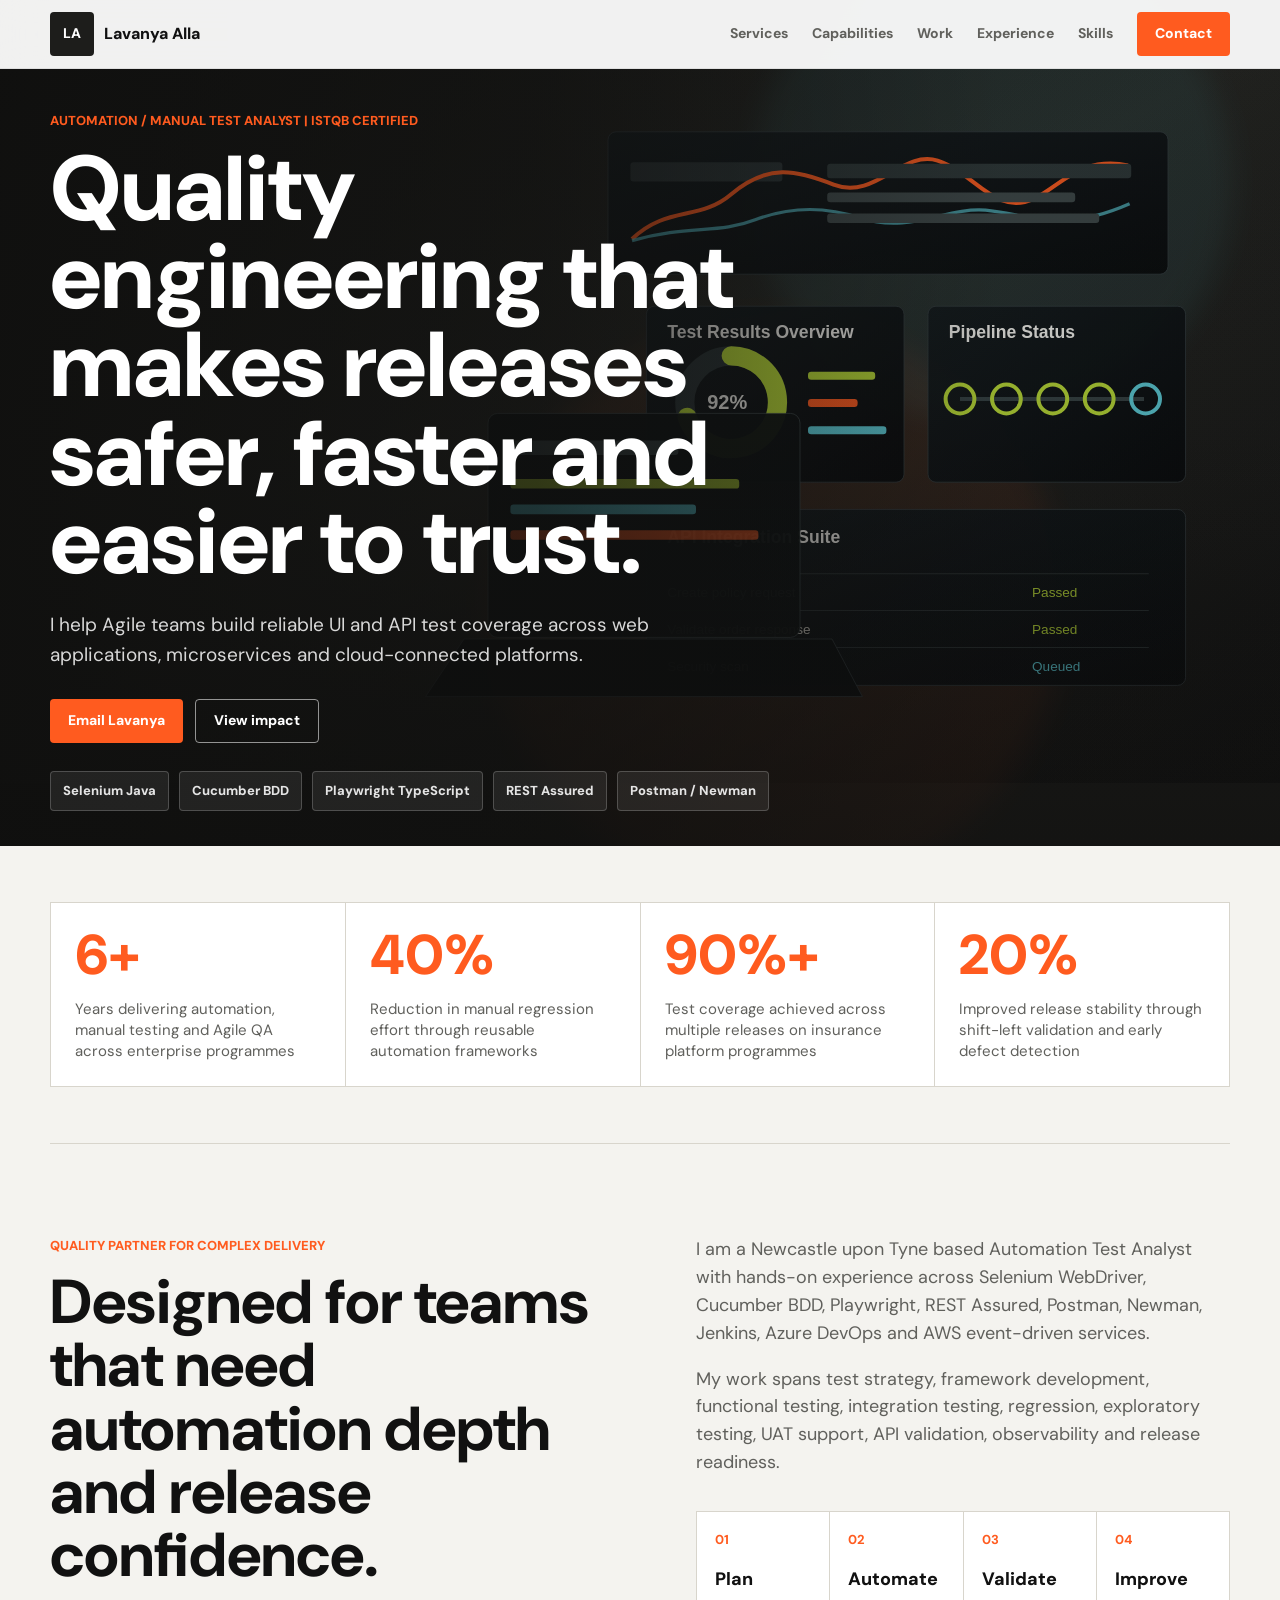
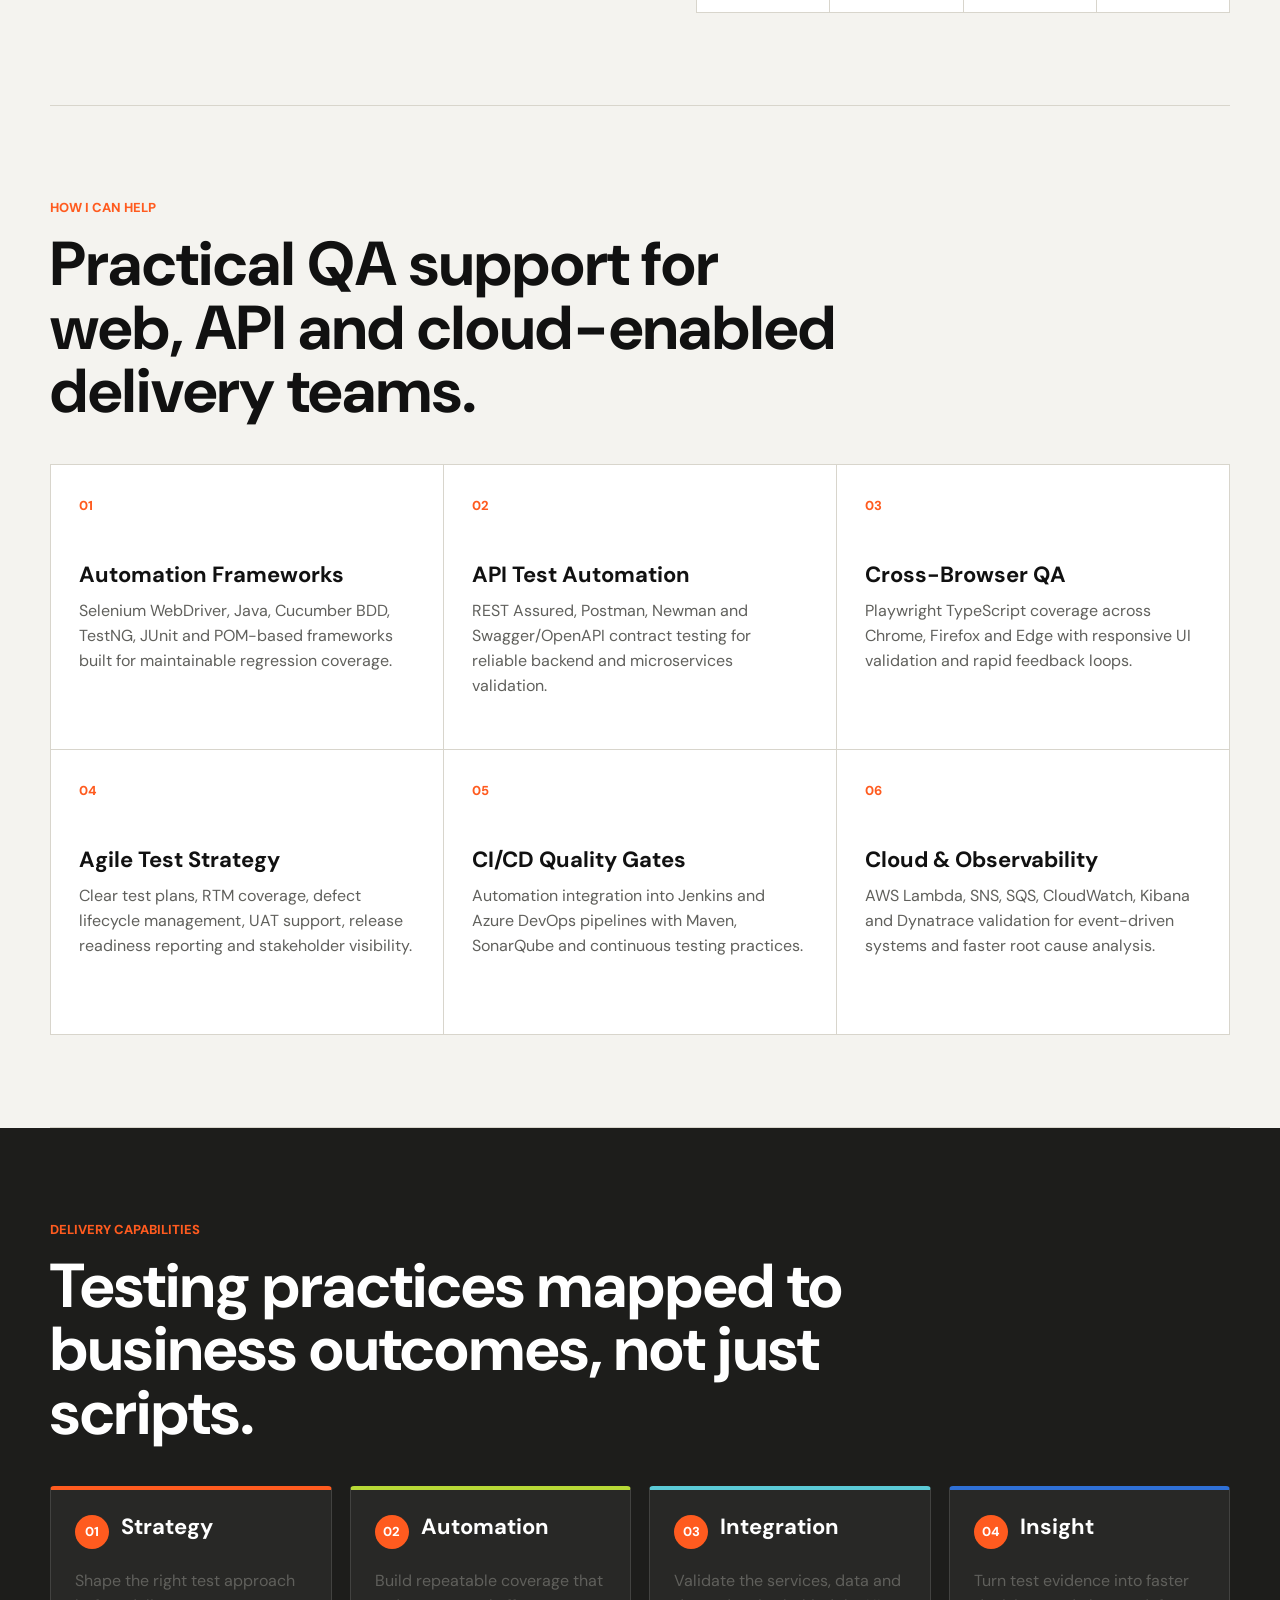
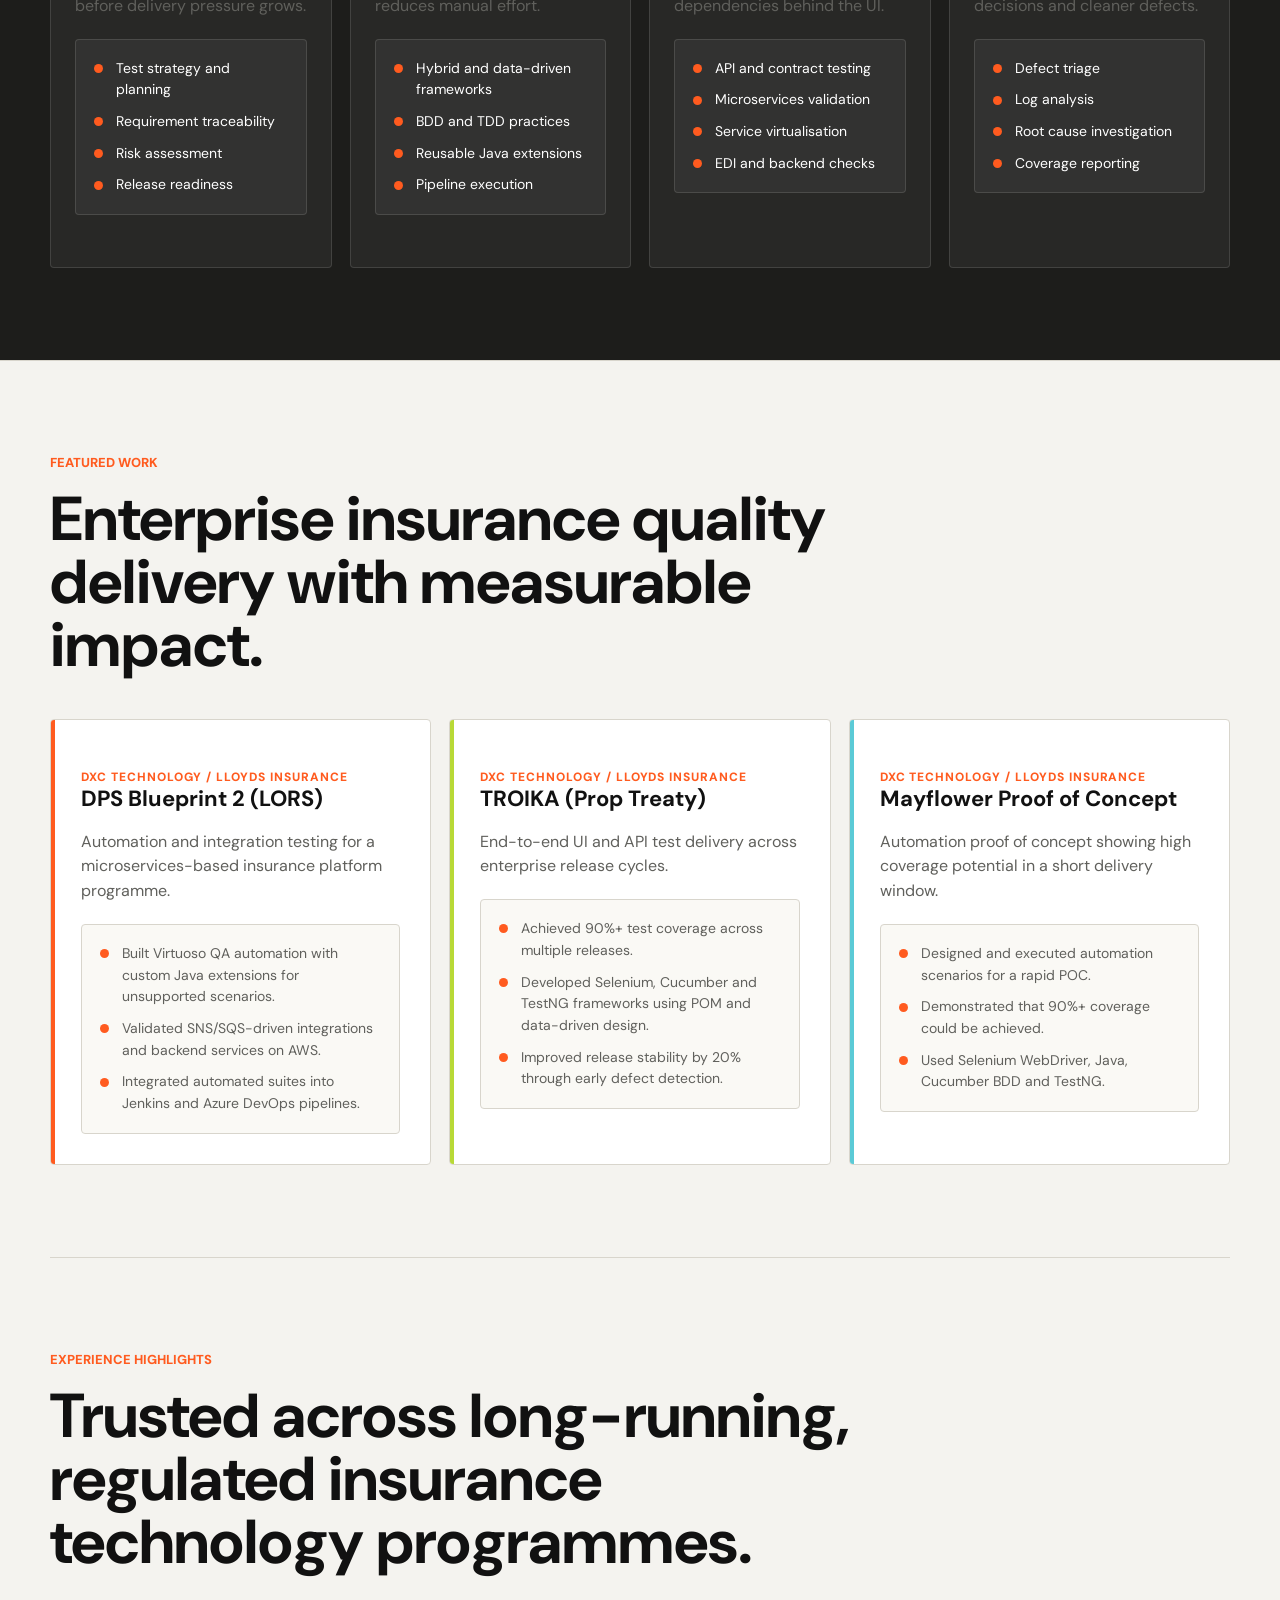
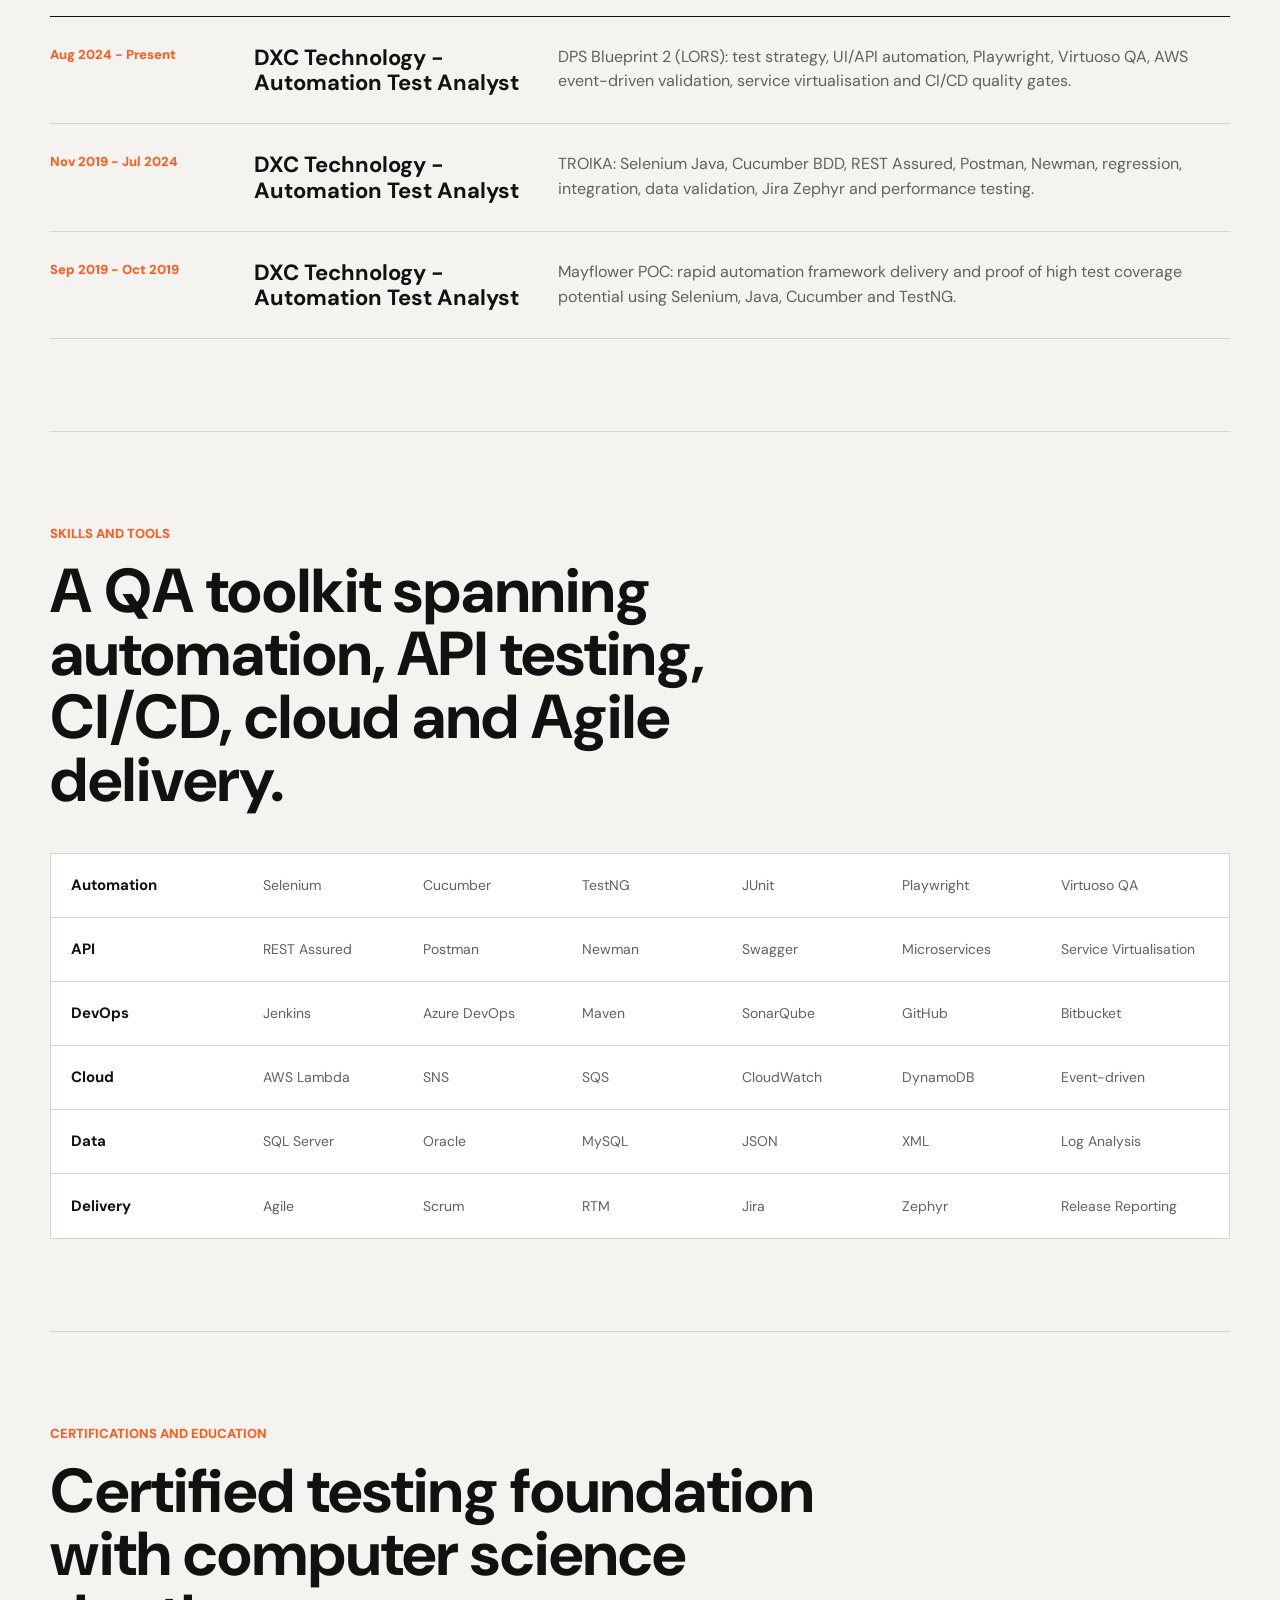
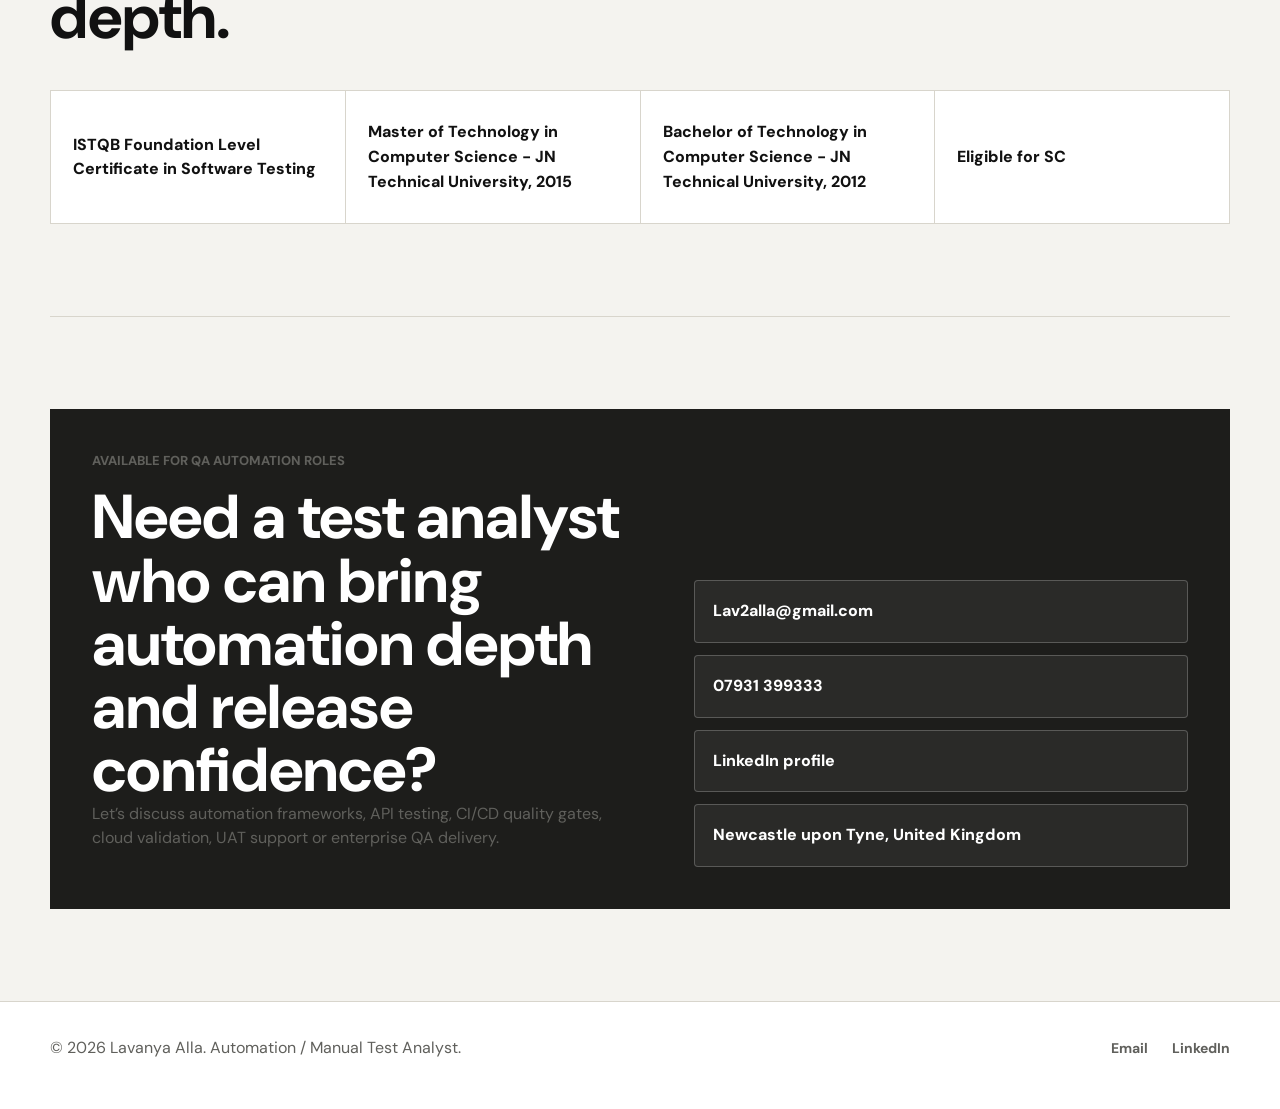
==== lavanya/index.html @ 85444636 "Add Lavanya portfolio page" ====
<!doctype html>
<html lang="en">
<head>
<meta charset="utf-8"><meta name="viewport" content="width=device-width,initial-scale=1">
<meta name="description" content="Lavanya Alla is an ISTQB certified Automation and Manual Test Analyst in Newcastle upon Tyne with 6+ years of UI, API, CI/CD, cloud and Agile QA experience.">
<title>Lavanya Alla | Automation Test Analyst</title>
<link rel="preconnect" href="https://fonts.googleapis.com"><link rel="preconnect" href="https://fonts.gstatic.com" crossorigin>
<link href="https://fonts.googleapis.com/css2?family=DM+Sans:wght@400;500;700;800&display=swap" rel="stylesheet">
<style>
:root{--bg:#f4f3ef;--paper:#fff;--ink:#111;--muted:#60605c;--line:#d8d5cc;--charcoal:#1d1d1b;--orange:#ff5b1f;--green:#b8d936;--cyan:#5bcad6;--blue:#2f70d6;--max:1180px;--radius:4px;--shadow:0 26px 80px rgba(0,0,0,.18)}*{box-sizing:border-box}html{scroll-behavior:smooth}body{margin:0;background:var(--bg);color:var(--ink);font-family:'DM Sans',Arial,sans-serif;line-height:1.55;letter-spacing:0}a{color:inherit;text-decoration:none}h1,h2,h3,p{margin-top:0}h1{max-width:760px;margin-bottom:24px;font-size:clamp(48px,8vw,92px);line-height:.96;font-weight:800;letter-spacing:0}h2{margin-bottom:0;font-size:clamp(34px,5vw,62px);line-height:1.02;letter-spacing:0}h3{margin-bottom:12px;font-size:22px;line-height:1.15}.site-header{position:fixed;z-index:20;top:0;left:0;right:0;display:grid;grid-template-columns:auto 1fr;align-items:center;gap:24px;padding:12px max(22px,calc((100vw - var(--max))/2));background:rgba(255,255,255,.94);border-bottom:1px solid rgba(17,17,17,.08);backdrop-filter:blur(18px);transition:box-shadow .18s}.site-header.is-scrolled{box-shadow:0 12px 36px rgba(0,0,0,.12)}.brand{display:inline-flex;align-items:center;gap:10px;font-weight:800}.brand-mark{display:grid;width:44px;height:44px;place-items:center;border-radius:var(--radius);background:var(--charcoal);color:var(--paper);font-size:14px;font-weight:800}.site-nav,.site-footer div{display:flex;justify-content:flex-end;align-items:center;gap:24px;color:var(--muted);font-size:14px;font-weight:700}.site-nav a:hover,.site-footer a:hover{color:var(--ink)}.header-cta,.button{display:inline-flex;align-items:center;justify-content:center;min-height:44px;border-radius:var(--radius);padding:0 18px;font-weight:800;font-size:14px}.header-cta,.button-primary{background:var(--orange);color:var(--paper)!important}.button-ghost{border:1px solid rgba(255,255,255,.55);color:var(--paper)}.menu-toggle{display:none}.hero{position:relative;min-height:94vh;display:grid;align-items:center;overflow:hidden;background:var(--charcoal)}.hero-visual,.hero-overlay{position:absolute;inset:0;width:100%;height:100%}.hero-visual{object-fit:cover}.hero-overlay{background:linear-gradient(90deg,rgba(15,15,14,.9) 0%,rgba(15,15,14,.68) 42%,rgba(15,15,14,.16) 78%),linear-gradient(0deg,rgba(15,15,14,.58),rgba(15,15,14,.02) 48%)}.hero-content{position:relative;z-index:1;width:min(760px,calc(100% - 44px));margin-left:max(22px,calc((100vw - var(--max))/2));padding-top:76px;color:var(--paper)}.eyebrow{margin:0 0 14px;color:var(--orange);font-size:13px;font-weight:800;text-transform:uppercase}.hero-content>p:not(.eyebrow){max-width:620px;color:rgba(255,255,255,.84);font-size:19px}.hero-actions{display:flex;flex-wrap:wrap;gap:12px;margin-top:30px}.capability-strip{display:flex;flex-wrap:wrap;gap:10px;margin-top:28px}.capability-strip span{padding:9px 12px;border:1px solid rgba(255,255,255,.2);border-radius:var(--radius);background:rgba(255,255,255,.08);color:rgba(255,255,255,.88);font-size:13px;font-weight:800}.section{width:min(var(--max),calc(100% - 44px));margin:0 auto;padding:92px 0}.proof,.intro,.services,.capabilities,.case-studies,.experience,.skills,.certifications{border-bottom:1px solid var(--line)}.proof{padding-top:56px;padding-bottom:56px}.proof-strip,.metric-row,.service-grid,.cert-grid{display:grid;gap:1px;background:var(--line);border:1px solid var(--line)}.proof-strip{grid-template-columns:repeat(4,1fr);margin:0}.proof-strip div,.metric-row div,.service-card,.cert-grid span{background:var(--paper)}.proof-strip div{min-height:172px;padding:24px}.proof-strip dt{color:var(--orange);font-size:clamp(34px,5vw,56px);line-height:1;font-weight:800}.proof-strip dd{margin:16px 0 0;color:var(--muted);font-size:15px;line-height:1.4}.intro,.contact-panel{display:grid;grid-template-columns:1.05fr .95fr;gap:56px;align-items:start}.section-heading{max-width:800px}.intro-copy{color:var(--muted);font-size:18px}.metric-row{grid-template-columns:repeat(4,1fr);margin-top:34px}.metric-row div{min-height:92px;padding:18px}.metric-row strong,.metric-row span{display:block}.metric-row strong{color:var(--orange);font-size:13px}.metric-row span{margin-top:16px;color:var(--ink);font-weight:800}.service-grid{grid-template-columns:repeat(3,1fr);margin-top:42px}.service-card{min-height:284px;padding:28px;transition:transform .18s,box-shadow .18s}.service-card:hover,.case-card:hover{transform:translateY(-4px);box-shadow:var(--shadow)}.service-card span{display:inline-block;margin-bottom:46px;color:var(--orange);font-weight:800;font-size:13px}.service-card p,.capability-card p,.case-card p,.case-card li,.timeline p,.contact-panel p,.site-footer p{color:var(--muted)}.capabilities{width:100%;max-width:none;padding-right:max(22px,calc((100% - var(--max))/2));padding-left:max(22px,calc((100% - var(--max))/2));background:var(--charcoal);color:var(--paper)}.capability-lanes{display:grid;grid-template-columns:repeat(4,1fr);gap:18px;margin-top:42px}.capability-card{min-height:382px;padding:24px;border:1px solid rgba(255,255,255,.12);border-top:4px solid var(--orange);border-radius:var(--radius);background:rgba(255,255,255,.05)}.capability-card:nth-child(2){border-top-color:var(--green)}.capability-card:nth-child(3){border-top-color:var(--cyan)}.capability-card:nth-child(4){border-top-color:var(--blue)}.capability-card-head{display:flex;align-items:center;gap:12px;margin-bottom:18px}.capability-card-head span{display:grid;width:34px;height:34px;place-items:center;border-radius:999px;background:var(--orange);color:var(--paper);font-weight:800;font-size:13px}.capability-card ul,.case-card ul{display:grid;gap:10px;margin:20px 0 0;padding:18px;list-style:none;border:1px solid rgba(255,255,255,.12);border-radius:var(--radius);background:rgba(255,255,255,.05)}.capability-card li,.case-card li{position:relative;padding-left:22px;font-size:14px}.capability-card li:before,.case-card li:before{position:absolute;top:.45em;left:0;width:9px;height:9px;content:'';border-radius:999px;background:var(--orange)}.case-grid{display:grid;grid-template-columns:repeat(3,1fr);gap:18px;margin-top:42px}.case-card{position:relative;overflow:hidden;min-height:390px;padding:30px;border:1px solid var(--line);border-radius:var(--radius);background:var(--paper);transition:transform .18s,box-shadow .18s}.case-card:before{position:absolute;inset:0 auto 0 0;width:4px;content:'';background:var(--orange)}.case-card:nth-child(2):before{background:var(--green)}.case-card:nth-child(3):before{background:var(--cyan)}.client{margin:0 0 18px;color:var(--orange)!important;font-size:12px!important;font-weight:800;letter-spacing:.08em;text-transform:uppercase}.case-card p{margin:18px 0 0}.case-card ul{border-color:var(--line);background:#faf9f5}.timeline{display:grid;margin-top:42px;border-top:1px solid var(--ink)}.timeline article{display:grid;grid-template-columns:180px 280px 1fr;gap:24px;padding:28px 0;border-bottom:1px solid var(--line)}.timeline span{color:var(--orange);font-size:13px;font-weight:800}.timeline h3,.timeline p{margin:0}.tool-matrix{margin-top:42px;overflow:hidden;border:1px solid var(--line);background:var(--line)}.tool-matrix div{display:grid;grid-template-columns:180px repeat(6,minmax(90px,1fr));gap:12px;align-items:center;min-height:64px;padding:14px 20px;border-bottom:1px solid var(--line);background:var(--paper)}.tool-matrix div:last-child{border-bottom:0}.tool-matrix strong{font-size:15px}.tool-matrix span{color:var(--muted);font-size:14px}.cert-grid{grid-template-columns:repeat(4,1fr);margin-top:42px}.cert-grid span{display:flex;min-height:132px;align-items:center;padding:22px;font-weight:800}.contact-panel{padding:42px;background:var(--charcoal);color:var(--paper)}.contact-actions{display:grid;gap:12px;align-self:end}.contact-actions a,.contact-actions span{display:block;border:1px solid rgba(255,255,255,.22);border-radius:var(--radius);padding:18px;background:rgba(255,255,255,.06);font-weight:800;overflow-wrap:anywhere}.site-footer{width:100%;padding:34px max(22px,calc((100vw - var(--max))/2)) 48px;display:flex;justify-content:space-between;gap:28px;border-top:1px solid var(--line);background:#fff}.site-footer p{margin:0}.reveal{opacity:0;transform:translateY(18px);transition:opacity .6s,transform .6s}.reveal.is-visible{opacity:1;transform:translateY(0)}@media(prefers-reduced-motion:reduce){*,*:before,*:after{scroll-behavior:auto!important;transition:none!important}.reveal{opacity:1;transform:none}}@media(max-width:1020px){.proof-strip,.service-grid,.case-grid,.capability-lanes,.cert-grid{grid-template-columns:repeat(2,1fr)}.intro,.contact-panel{grid-template-columns:1fr}.tool-matrix{display:grid;grid-template-columns:repeat(2,1fr);gap:1px}.tool-matrix div{display:flex;flex-wrap:wrap;align-content:start;min-height:170px;border-bottom:0}.tool-matrix strong{flex:1 0 100%}.timeline article{grid-template-columns:160px 1fr}.timeline p{grid-column:2}}@media(max-width:780px){.site-header{grid-template-columns:auto auto;justify-content:space-between}.menu-toggle{display:inline-grid;gap:5px;width:42px;height:42px;place-content:center;border:1px solid var(--line);border-radius:var(--radius);background:var(--paper)}.menu-toggle span{width:18px;height:2px;background:var(--ink)}.site-nav{position:absolute;top:69px;left:16px;right:16px;display:none;flex-direction:column;align-items:stretch;gap:0;padding:8px;border:1px solid var(--line);background:var(--paper)}.site-nav.is-open{display:flex}.site-nav a{padding:14px}.hero{min-height:820px;align-items:end}.hero-content{width:calc(100% - 32px);margin:0 16px 44px}.hero-content>p:not(.eyebrow){font-size:17px}.section{width:calc(100% - 32px);padding:68px 0}.capabilities{width:100%;padding-left:16px;padding-right:16px}.proof-strip,.service-grid,.case-grid,.capability-lanes,.metric-row,.cert-grid,.tool-matrix{grid-template-columns:1fr}.timeline article{grid-template-columns:1fr;gap:8px}.timeline p{grid-column:auto}.contact-panel{padding:28px}.site-footer{flex-direction:column;padding-left:16px;padding-right:16px}.site-footer div{justify-content:flex-start;flex-wrap:wrap}}
</style>
</head>
<body>
<header class="site-header" data-elevate><a class="brand" href="#top" aria-label="Lavanya Alla home"><span class="brand-mark">LA</span><span>Lavanya Alla</span></a><button class="menu-toggle" type="button" aria-controls="site-nav" aria-expanded="false" aria-label="Open navigation"><span></span><span></span></button><nav class="site-nav" id="site-nav" aria-label="Primary navigation"><a href="#services">Services</a><a href="#capabilities">Capabilities</a><a href="#work">Work</a><a href="#experience">Experience</a><a href="#skills">Skills</a><a class="header-cta" href="#contact">Contact</a></nav></header>
<main id="top">
<section class="hero"><svg class="hero-visual" viewBox="0 0 1600 900" role="img" aria-label="Automated testing dashboard workspace"><defs><linearGradient id="wall" x1="0" y1="0" x2="1" y2="1"><stop offset="0" stop-color="#181816"/><stop offset=".48" stop-color="#242522"/><stop offset="1" stop-color="#111"/></linearGradient><linearGradient id="screen" x1="0" y1="0" x2="1" y2="1"><stop offset="0" stop-color="#131a1d"/><stop offset="1" stop-color="#080a0c"/></linearGradient><filter id="soft" x="-20%" y="-20%" width="140%" height="140%"><feGaussianBlur stdDeviation="18"/></filter></defs><rect width="1600" height="900" fill="url(#wall)"/><circle cx="1240" cy="150" r="300" fill="#5bcad6" opacity=".08" filter="url(#soft)"/><circle cx="970" cy="680" r="360" fill="#ff5b1f" opacity=".08" filter="url(#soft)"/><g opacity=".94"><rect x="760" y="86" width="700" height="178" rx="10" fill="url(#screen)" stroke="#343d40"/><rect x="788" y="124" width="190" height="24" rx="4" fill="#2a3335"/><path d="M790 220c44-42 84-22 124-56 46-39 82-30 128-12 52 20 86-44 130-30 46 15 72 70 120 48 34-16 58-54 118-42" fill="none" stroke="#ff5b1f" stroke-width="5"/><path d="M790 222c70-20 108-8 154-26 48-18 90-16 132-2 62 20 106-14 156-10 54 5 94 30 180-8" fill="none" stroke="#5bcad6" stroke-width="4" opacity=".72"/><rect x="1034" y="126" width="380" height="18" rx="4" fill="#2d3738"/><rect x="1034" y="162" width="310" height="12" rx="4" fill="#3e4849"/><rect x="1034" y="188" width="340" height="12" rx="4" fill="#3e4849"/></g><g opacity=".96"><rect x="808" y="304" width="322" height="220" rx="10" fill="url(#screen)" stroke="#343d40"/><text x="834" y="344" fill="#f4f3ef" font-family="Arial" font-size="22" font-weight="700">Test Results Overview</text><circle cx="914" cy="424" r="58" fill="none" stroke="#283234" stroke-width="24"/><path d="M914 366a58 58 0 1 1-55 77" fill="none" stroke="#b8d936" stroke-width="24" stroke-linecap="round"/><text x="884" y="433" fill="#f4f3ef" font-family="Arial" font-size="25" font-weight="700">92%</text><rect x="1010" y="386" width="84" height="10" rx="4" fill="#b8d936"/><rect x="1010" y="420" width="62" height="10" rx="4" fill="#ff5b1f"/><rect x="1010" y="454" width="98" height="10" rx="4" fill="#5bcad6"/></g><g opacity=".96"><rect x="1160" y="304" width="322" height="220" rx="10" fill="url(#screen)" stroke="#343d40"/><text x="1186" y="344" fill="#f4f3ef" font-family="Arial" font-size="22" font-weight="700">Pipeline Status</text><path d="M1200 420h230" stroke="#344042" stroke-width="5"/><g fill="none" stroke="#b8d936" stroke-width="5"><circle cx="1200" cy="420" r="18"/><circle cx="1258" cy="420" r="18"/><circle cx="1316" cy="420" r="18"/><circle cx="1374" cy="420" r="18"/></g><circle cx="1432" cy="420" r="18" fill="none" stroke="#5bcad6" stroke-width="5"/></g><g opacity=".96"><rect x="808" y="558" width="674" height="220" rx="10" fill="url(#screen)" stroke="#343d40"/><text x="834" y="600" fill="#f4f3ef" font-family="Arial" font-size="22" font-weight="700">API Integration Suite</text><g font-family="Arial" font-size="17"><rect x="834" y="638" width="602" height="1" fill="#30393b"/><rect x="834" y="684" width="602" height="1" fill="#30393b"/><rect x="834" y="730" width="602" height="1" fill="#30393b"/><text x="834" y="668" fill="#d8d5cc">Create policy request</text><text x="834" y="714" fill="#d8d5cc">Validate order response</text><text x="834" y="760" fill="#d8d5cc">Security scan</text><text x="1290" y="668" fill="#b8d936">Passed</text><text x="1290" y="714" fill="#b8d936">Passed</text><text x="1290" y="760" fill="#5bcad6">Queued</text></g></g><g opacity=".96"><path d="M580 720h460l38 72H532z" fill="#0a0d0e" stroke="#343d40"/><rect x="610" y="438" width="390" height="280" rx="12" fill="#0d1112" stroke="#3b4648"/><rect x="638" y="472" width="210" height="18" rx="4" fill="#2f393b"/><rect x="638" y="520" width="286" height="12" rx="4" fill="#b8d936" opacity=".7"/><rect x="638" y="552" width="232" height="12" rx="4" fill="#5bcad6" opacity=".7"/><rect x="638" y="584" width="310" height="12" rx="4" fill="#ff5b1f" opacity=".68"/></g></svg><div class="hero-overlay"></div><div class="hero-content reveal"><p class="eyebrow">Automation / Manual Test Analyst | ISTQB Certified</p><h1>Quality engineering that makes releases safer, faster and easier to trust.</h1><p>I help Agile teams build reliable UI and API test coverage across web applications, microservices and cloud-connected platforms.</p><div class="hero-actions"><a class="button button-primary" href="mailto:Lav2alla@gmail.com">Email Lavanya</a><a class="button button-ghost" href="#work">View impact</a></div><div class="capability-strip"><span>Selenium Java</span><span>Cucumber BDD</span><span>Playwright TypeScript</span><span>REST Assured</span><span>Postman / Newman</span></div></div></section>
<section class="proof section"><dl class="proof-strip reveal"><div><dt>6+</dt><dd>Years delivering automation, manual testing and Agile QA across enterprise programmes</dd></div><div><dt>40%</dt><dd>Reduction in manual regression effort through reusable automation frameworks</dd></div><div><dt>90%+</dt><dd>Test coverage achieved across multiple releases on insurance platform programmes</dd></div><div><dt>20%</dt><dd>Improved release stability through shift-left validation and early defect detection</dd></div></dl></section>
<section id="about" class="intro section"><div class="section-heading reveal"><p class="eyebrow">Quality partner for complex delivery</p><h2>Designed for teams that need automation depth and release confidence.</h2></div><div class="intro-copy reveal"><p>I am a Newcastle upon Tyne based Automation Test Analyst with hands-on experience across Selenium WebDriver, Cucumber BDD, Playwright, REST Assured, Postman, Newman, Jenkins, Azure DevOps and AWS event-driven services.</p><p>My work spans test strategy, framework development, functional testing, integration testing, regression, exploratory testing, UAT support, API validation, observability and release readiness.</p><div class="metric-row"><div><strong>01</strong><span>Plan</span></div><div><strong>02</strong><span>Automate</span></div><div><strong>03</strong><span>Validate</span></div><div><strong>04</strong><span>Improve</span></div></div></div></section>
<section id="services" class="services section"><div class="section-heading reveal"><p class="eyebrow">How I can help</p><h2>Practical QA support for web, API and cloud-enabled delivery teams.</h2></div><div class="service-grid"><article class="service-card reveal"><span>01</span><h3>Automation Frameworks</h3><p>Selenium WebDriver, Java, Cucumber BDD, TestNG, JUnit and POM-based frameworks built for maintainable regression coverage.</p></article><article class="service-card reveal"><span>02</span><h3>API Test Automation</h3><p>REST Assured, Postman, Newman and Swagger/OpenAPI contract testing for reliable backend and microservices validation.</p></article><article class="service-card reveal"><span>03</span><h3>Cross-Browser QA</h3><p>Playwright TypeScript coverage across Chrome, Firefox and Edge with responsive UI validation and rapid feedback loops.</p></article><article class="service-card reveal"><span>04</span><h3>Agile Test Strategy</h3><p>Clear test plans, RTM coverage, defect lifecycle management, UAT support, release readiness reporting and stakeholder visibility.</p></article><article class="service-card reveal"><span>05</span><h3>CI/CD Quality Gates</h3><p>Automation integration into Jenkins and Azure DevOps pipelines with Maven, SonarQube and continuous testing practices.</p></article><article class="service-card reveal"><span>06</span><h3>Cloud & Observability</h3><p>AWS Lambda, SNS, SQS, CloudWatch, Kibana and Dynatrace validation for event-driven systems and faster root cause analysis.</p></article></div></section>
<section id="capabilities" class="capabilities section"><div class="section-heading reveal"><p class="eyebrow">Delivery capabilities</p><h2>Testing practices mapped to business outcomes, not just scripts.</h2></div><div class="capability-lanes"><article class="capability-card reveal"><div class="capability-card-head"><span>01</span><h3>Strategy</h3></div><p>Shape the right test approach before delivery pressure grows.</p><ul><li>Test strategy and planning</li><li>Requirement traceability</li><li>Risk assessment</li><li>Release readiness</li></ul></article><article class="capability-card reveal"><div class="capability-card-head"><span>02</span><h3>Automation</h3></div><p>Build repeatable coverage that reduces manual effort.</p><ul><li>Hybrid and data-driven frameworks</li><li>BDD and TDD practices</li><li>Reusable Java extensions</li><li>Pipeline execution</li></ul></article><article class="capability-card reveal"><div class="capability-card-head"><span>03</span><h3>Integration</h3></div><p>Validate the services, data and dependencies behind the UI.</p><ul><li>API and contract testing</li><li>Microservices validation</li><li>Service virtualisation</li><li>EDI and backend checks</li></ul></article><article class="capability-card reveal"><div class="capability-card-head"><span>04</span><h3>Insight</h3></div><p>Turn test evidence into faster decisions and cleaner defects.</p><ul><li>Defect triage</li><li>Log analysis</li><li>Root cause investigation</li><li>Coverage reporting</li></ul></article></div></section>
<section id="work" class="case-studies section"><div class="section-heading reveal"><p class="eyebrow">Featured work</p><h2>Enterprise insurance quality delivery with measurable impact.</h2></div><div class="case-grid"><article class="case-card reveal"><p class="client">DXC Technology / Lloyds Insurance</p><h3>DPS Blueprint 2 (LORS)</h3><p>Automation and integration testing for a microservices-based insurance platform programme.</p><ul><li>Built Virtuoso QA automation with custom Java extensions for unsupported scenarios.</li><li>Validated SNS/SQS-driven integrations and backend services on AWS.</li><li>Integrated automated suites into Jenkins and Azure DevOps pipelines.</li></ul></article><article class="case-card reveal"><p class="client">DXC Technology / Lloyds Insurance</p><h3>TROIKA (Prop Treaty)</h3><p>End-to-end UI and API test delivery across enterprise release cycles.</p><ul><li>Achieved 90%+ test coverage across multiple releases.</li><li>Developed Selenium, Cucumber and TestNG frameworks using POM and data-driven design.</li><li>Improved release stability by 20% through early defect detection.</li></ul></article><article class="case-card reveal"><p class="client">DXC Technology / Lloyds Insurance</p><h3>Mayflower Proof of Concept</h3><p>Automation proof of concept showing high coverage potential in a short delivery window.</p><ul><li>Designed and executed automation scenarios for a rapid POC.</li><li>Demonstrated that 90%+ coverage could be achieved.</li><li>Used Selenium WebDriver, Java, Cucumber BDD and TestNG.</li></ul></article></div></section>
<section id="experience" class="experience section"><div class="section-heading reveal"><p class="eyebrow">Experience highlights</p><h2>Trusted across long-running, regulated insurance technology programmes.</h2></div><div class="timeline reveal"><article><span>Aug 2024 - Present</span><h3>DXC Technology - Automation Test Analyst</h3><p>DPS Blueprint 2 (LORS): test strategy, UI/API automation, Playwright, Virtuoso QA, AWS event-driven validation, service virtualisation and CI/CD quality gates.</p></article><article><span>Nov 2019 - Jul 2024</span><h3>DXC Technology - Automation Test Analyst</h3><p>TROIKA: Selenium Java, Cucumber BDD, REST Assured, Postman, Newman, regression, integration, data validation, Jira Zephyr and performance testing.</p></article><article><span>Sep 2019 - Oct 2019</span><h3>DXC Technology - Automation Test Analyst</h3><p>Mayflower POC: rapid automation framework delivery and proof of high test coverage potential using Selenium, Java, Cucumber and TestNG.</p></article></div></section>
<section id="skills" class="skills section"><div class="section-heading reveal"><p class="eyebrow">Skills and tools</p><h2>A QA toolkit spanning automation, API testing, CI/CD, cloud and Agile delivery.</h2></div><div class="tool-matrix reveal"><div><strong>Automation</strong><span>Selenium</span><span>Cucumber</span><span>TestNG</span><span>JUnit</span><span>Playwright</span><span>Virtuoso QA</span></div><div><strong>API</strong><span>REST Assured</span><span>Postman</span><span>Newman</span><span>Swagger</span><span>Microservices</span><span>Service Virtualisation</span></div><div><strong>DevOps</strong><span>Jenkins</span><span>Azure DevOps</span><span>Maven</span><span>SonarQube</span><span>GitHub</span><span>Bitbucket</span></div><div><strong>Cloud</strong><span>AWS Lambda</span><span>SNS</span><span>SQS</span><span>CloudWatch</span><span>DynamoDB</span><span>Event-driven</span></div><div><strong>Data</strong><span>SQL Server</span><span>Oracle</span><span>MySQL</span><span>JSON</span><span>XML</span><span>Log Analysis</span></div><div><strong>Delivery</strong><span>Agile</span><span>Scrum</span><span>RTM</span><span>Jira</span><span>Zephyr</span><span>Release Reporting</span></div></div></section>
<section class="certifications section"><div class="section-heading reveal"><p class="eyebrow">Certifications and education</p><h2>Certified testing foundation with computer science depth.</h2></div><div class="cert-grid reveal"><span>ISTQB Foundation Level Certificate in Software Testing</span><span>Master of Technology in Computer Science - JN Technical University, 2015</span><span>Bachelor of Technology in Computer Science - JN Technical University, 2012</span><span>Eligible for SC</span></div></section>
<section id="contact" class="contact section"><div class="contact-panel reveal"><div><p class="eyebrow">Available for QA automation roles</p><h2>Need a test analyst who can bring automation depth and release confidence?</h2><p>Let’s discuss automation frameworks, API testing, CI/CD quality gates, cloud validation, UAT support or enterprise QA delivery.</p></div><div class="contact-actions"><a href="mailto:Lav2alla@gmail.com">Lav2alla@gmail.com</a><a href="tel:+447931399333">07931 399333</a><a href="https://www.linkedin.com/in/lavanya-alla-3653a717a/" target="_blank" rel="noopener noreferrer">LinkedIn profile</a><span>Newcastle upon Tyne, United Kingdom</span></div></div></section>
</main><footer class="site-footer"><p>&copy; <span id="year"></span> Lavanya Alla. Automation / Manual Test Analyst.</p><div><a href="mailto:Lav2alla@gmail.com">Email</a><a href="https://www.linkedin.com/in/lavanya-alla-3653a717a/" target="_blank" rel="noopener noreferrer">LinkedIn</a></div></footer>
<script>const header=document.querySelector('[data-elevate]'),menuToggle=document.querySelector('.menu-toggle'),siteNav=document.querySelector('#site-nav'),revealItems=document.querySelectorAll('.reveal'),year=document.querySelector('#year');year&&(year.textContent=new Date().getFullYear());window.addEventListener('scroll',()=>header.classList.toggle('is-scrolled',window.scrollY>8));menuToggle.addEventListener('click',()=>{const e=siteNav.classList.toggle('is-open');menuToggle.setAttribute('aria-expanded',String(e))});siteNav.querySelectorAll('a').forEach(e=>e.addEventListener('click',()=>{siteNav.classList.remove('is-open');menuToggle.setAttribute('aria-expanded','false')}));const observer=new IntersectionObserver(e=>{e.forEach(e=>{e.isIntersecting&&(e.target.classList.add('is-visible'),observer.unobserve(e.target))})},{threshold:.12});revealItems.forEach(e=>observer.observe(e));</script>
</body>
</html>
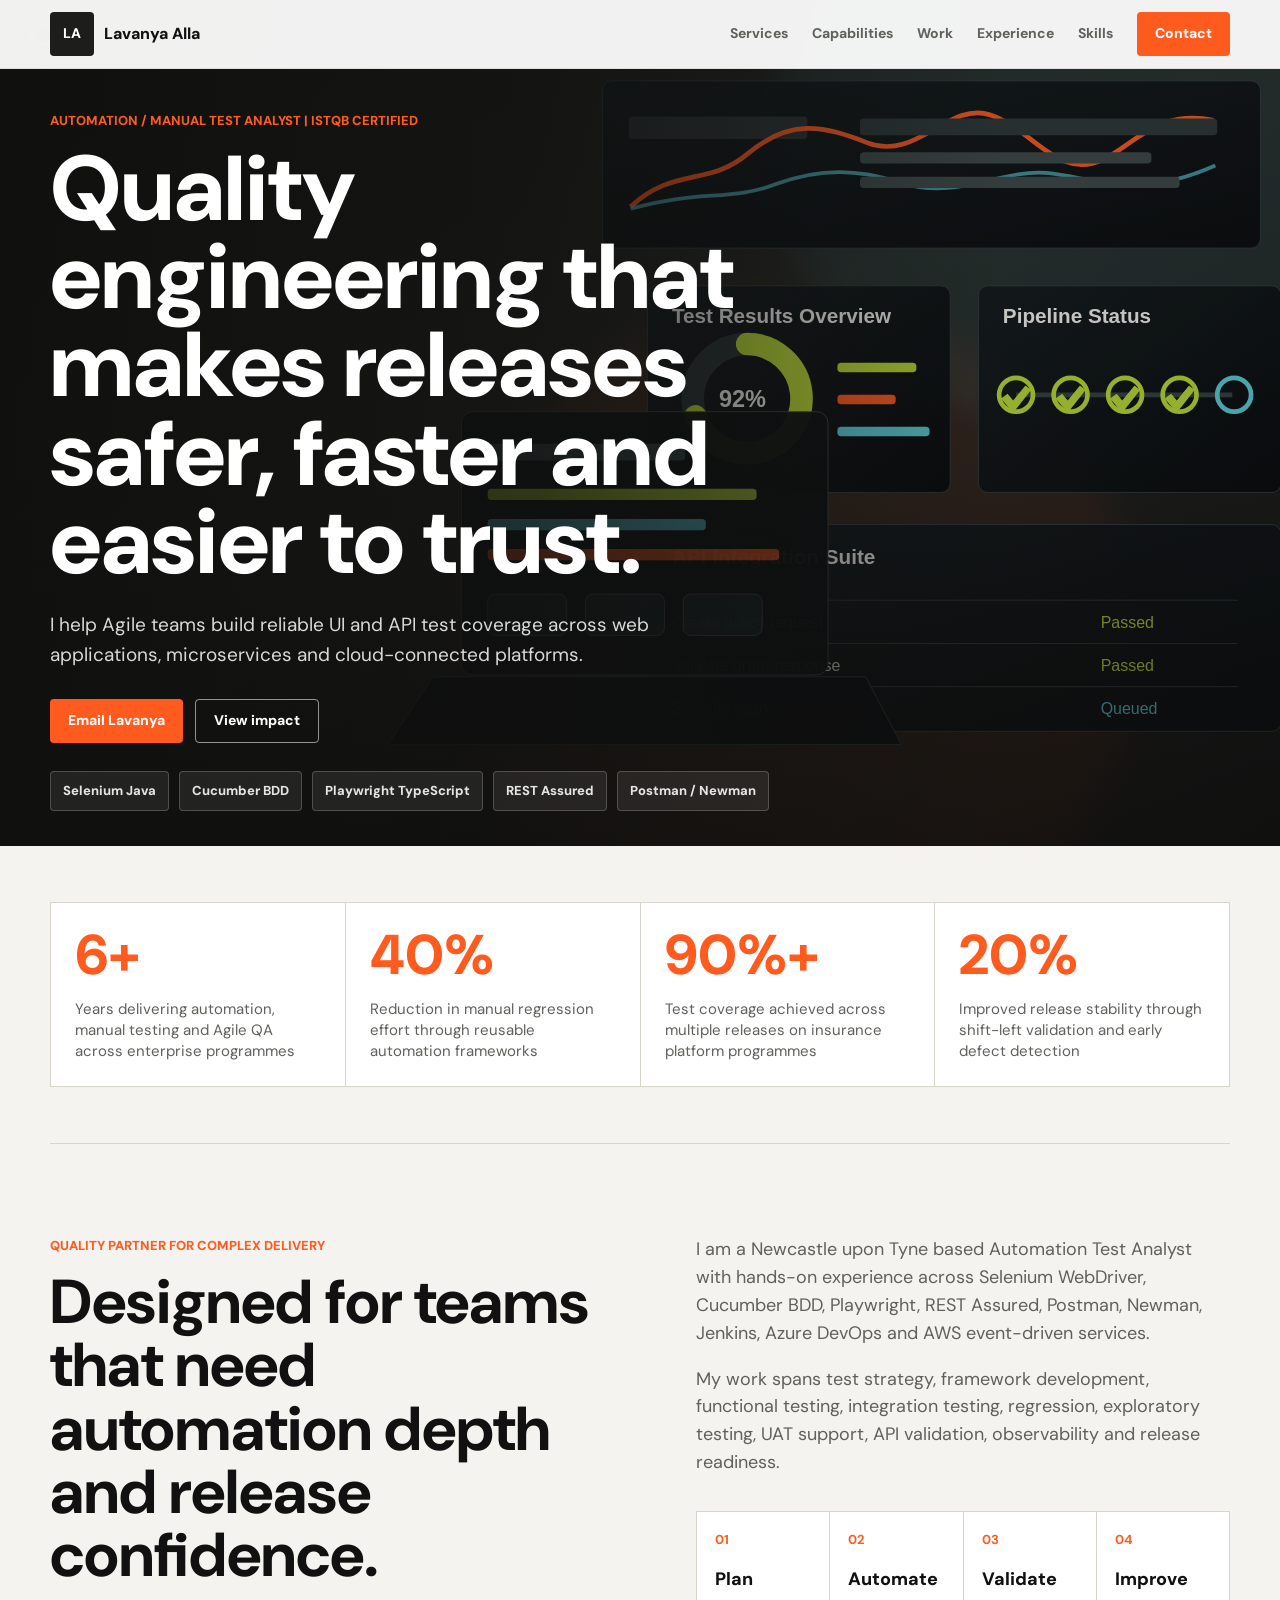
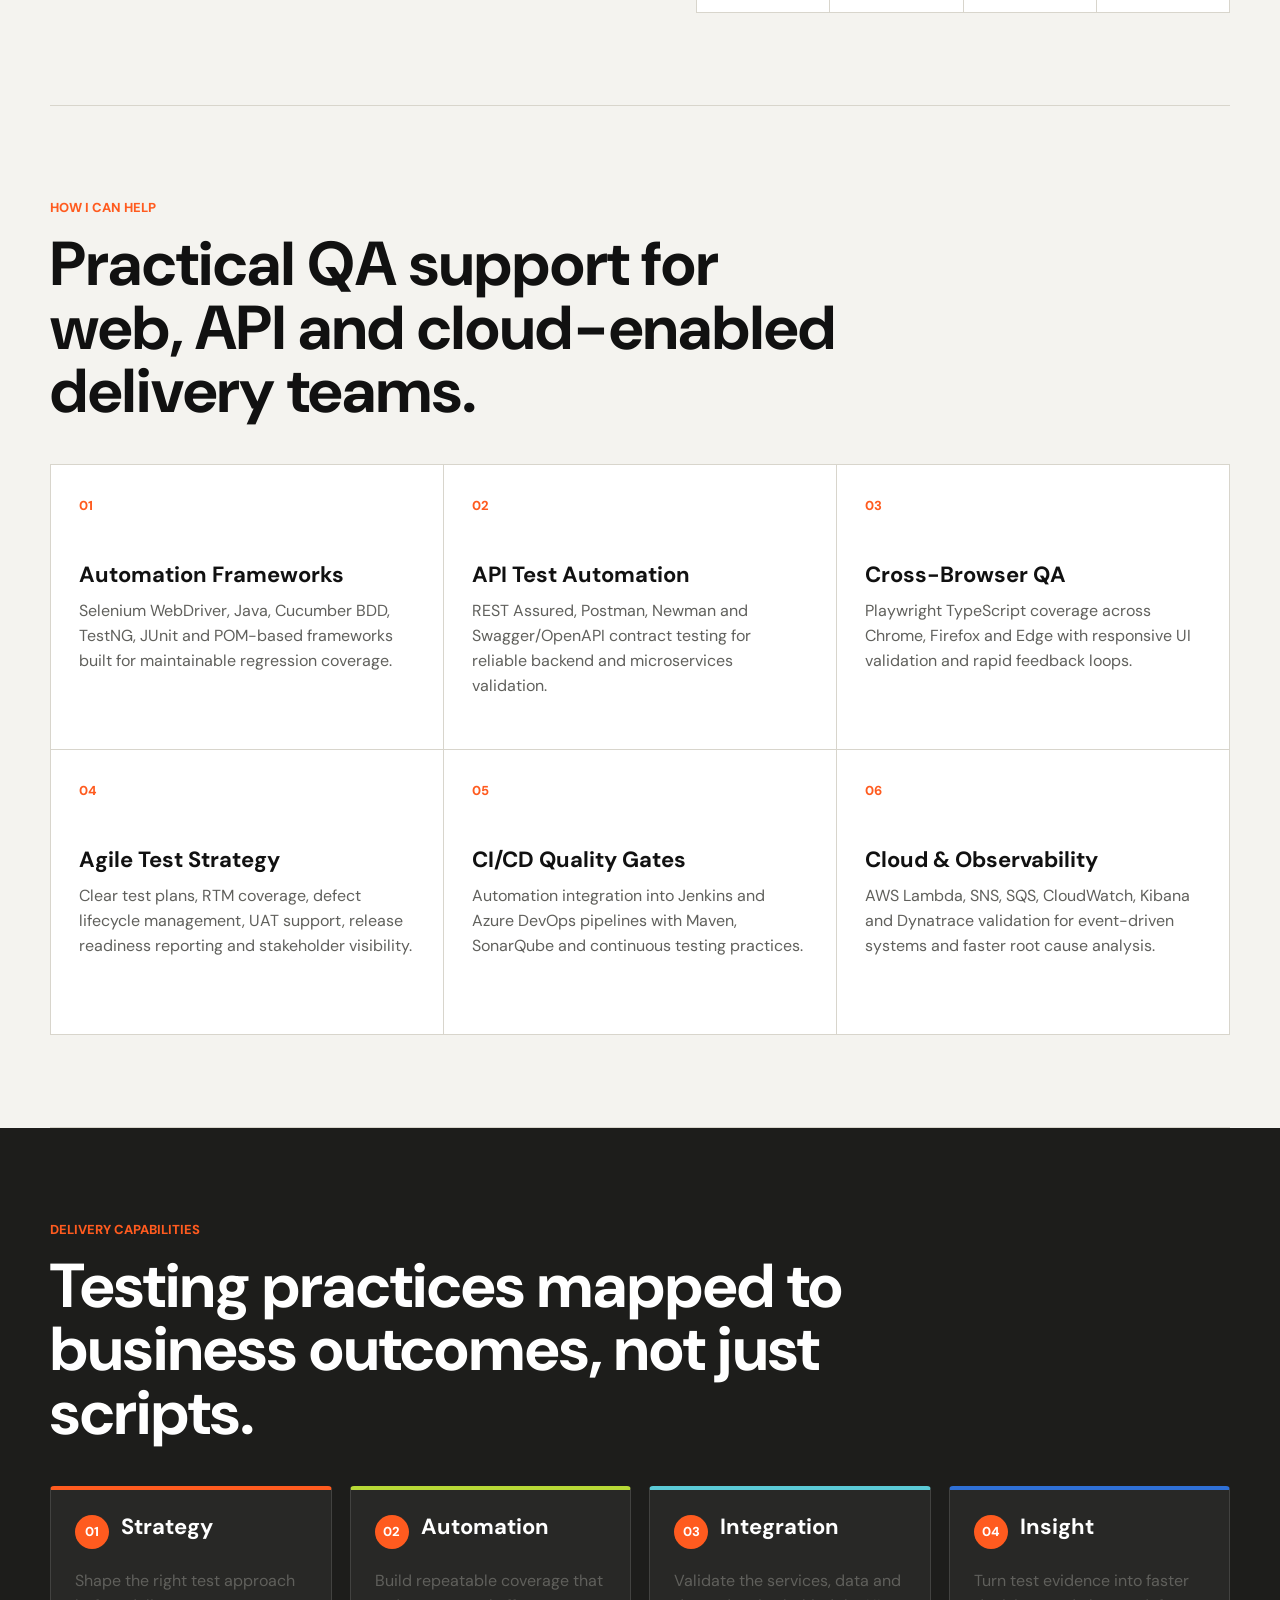
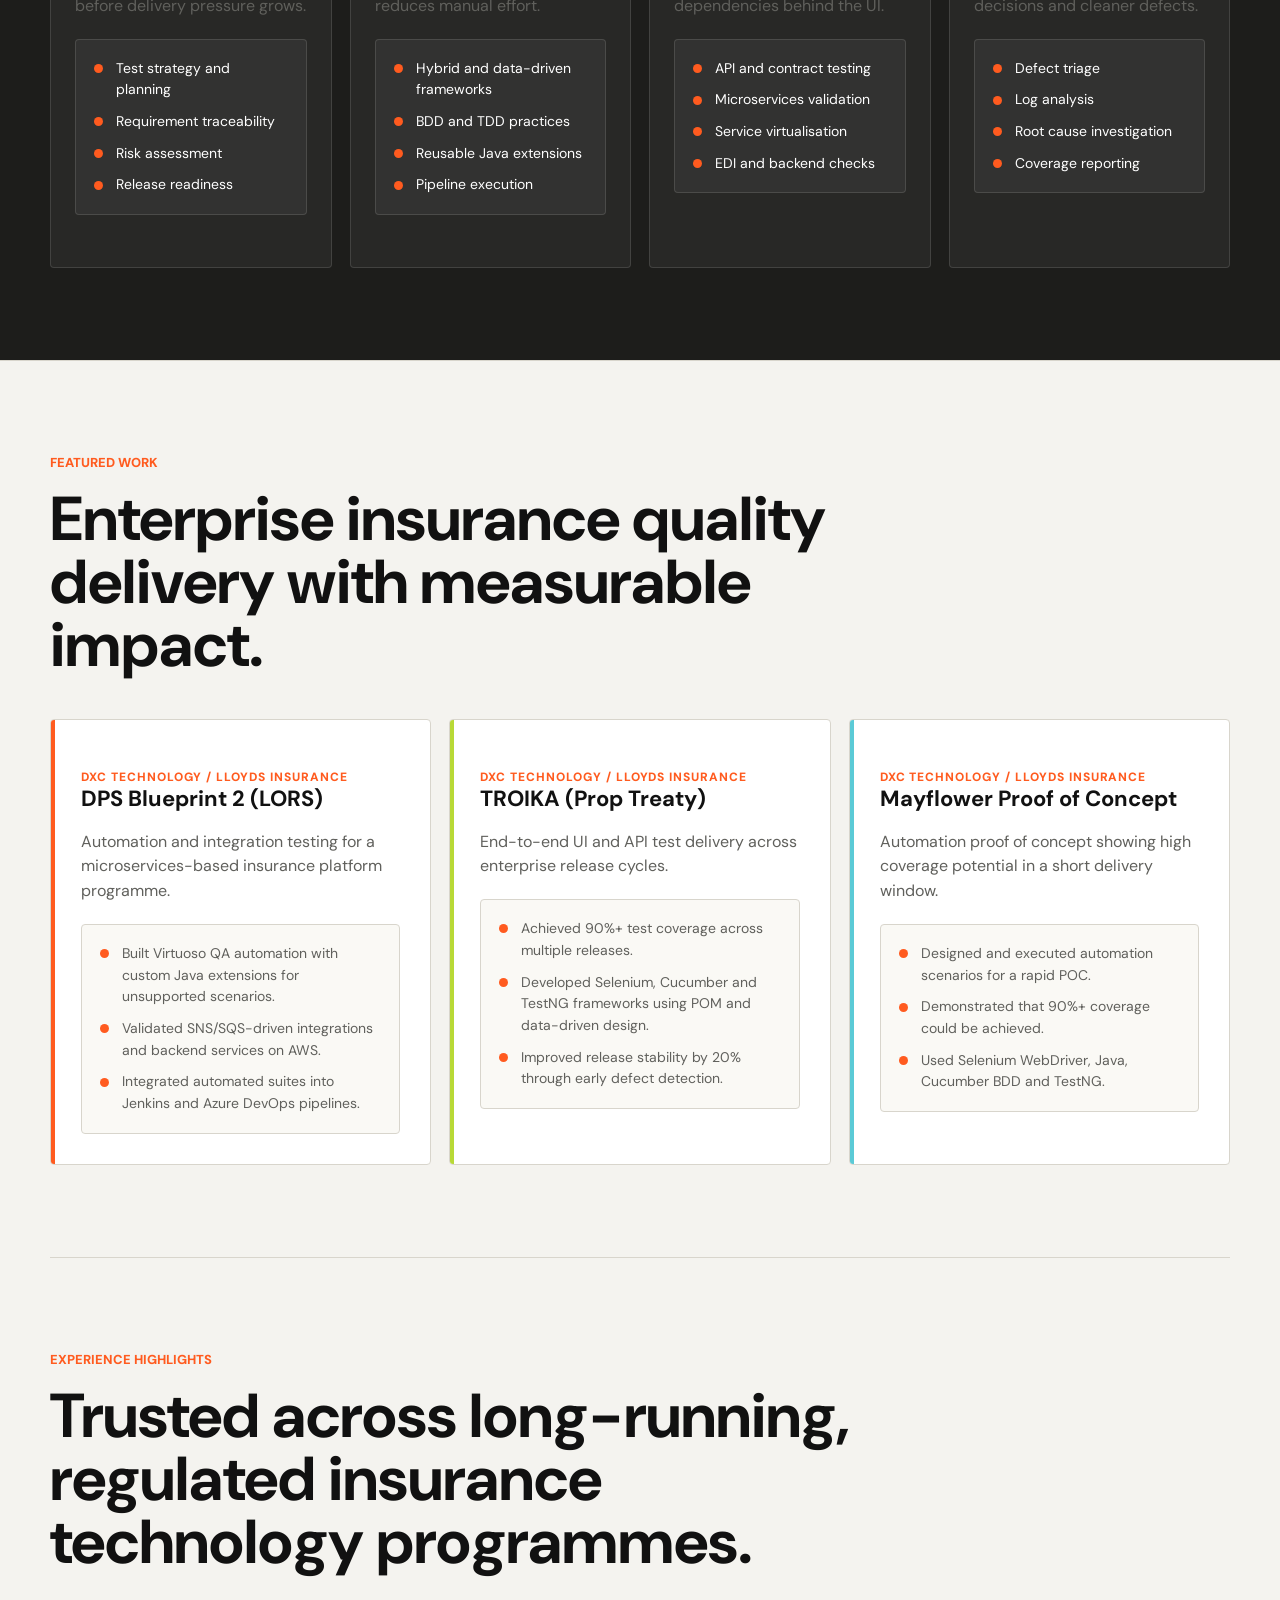
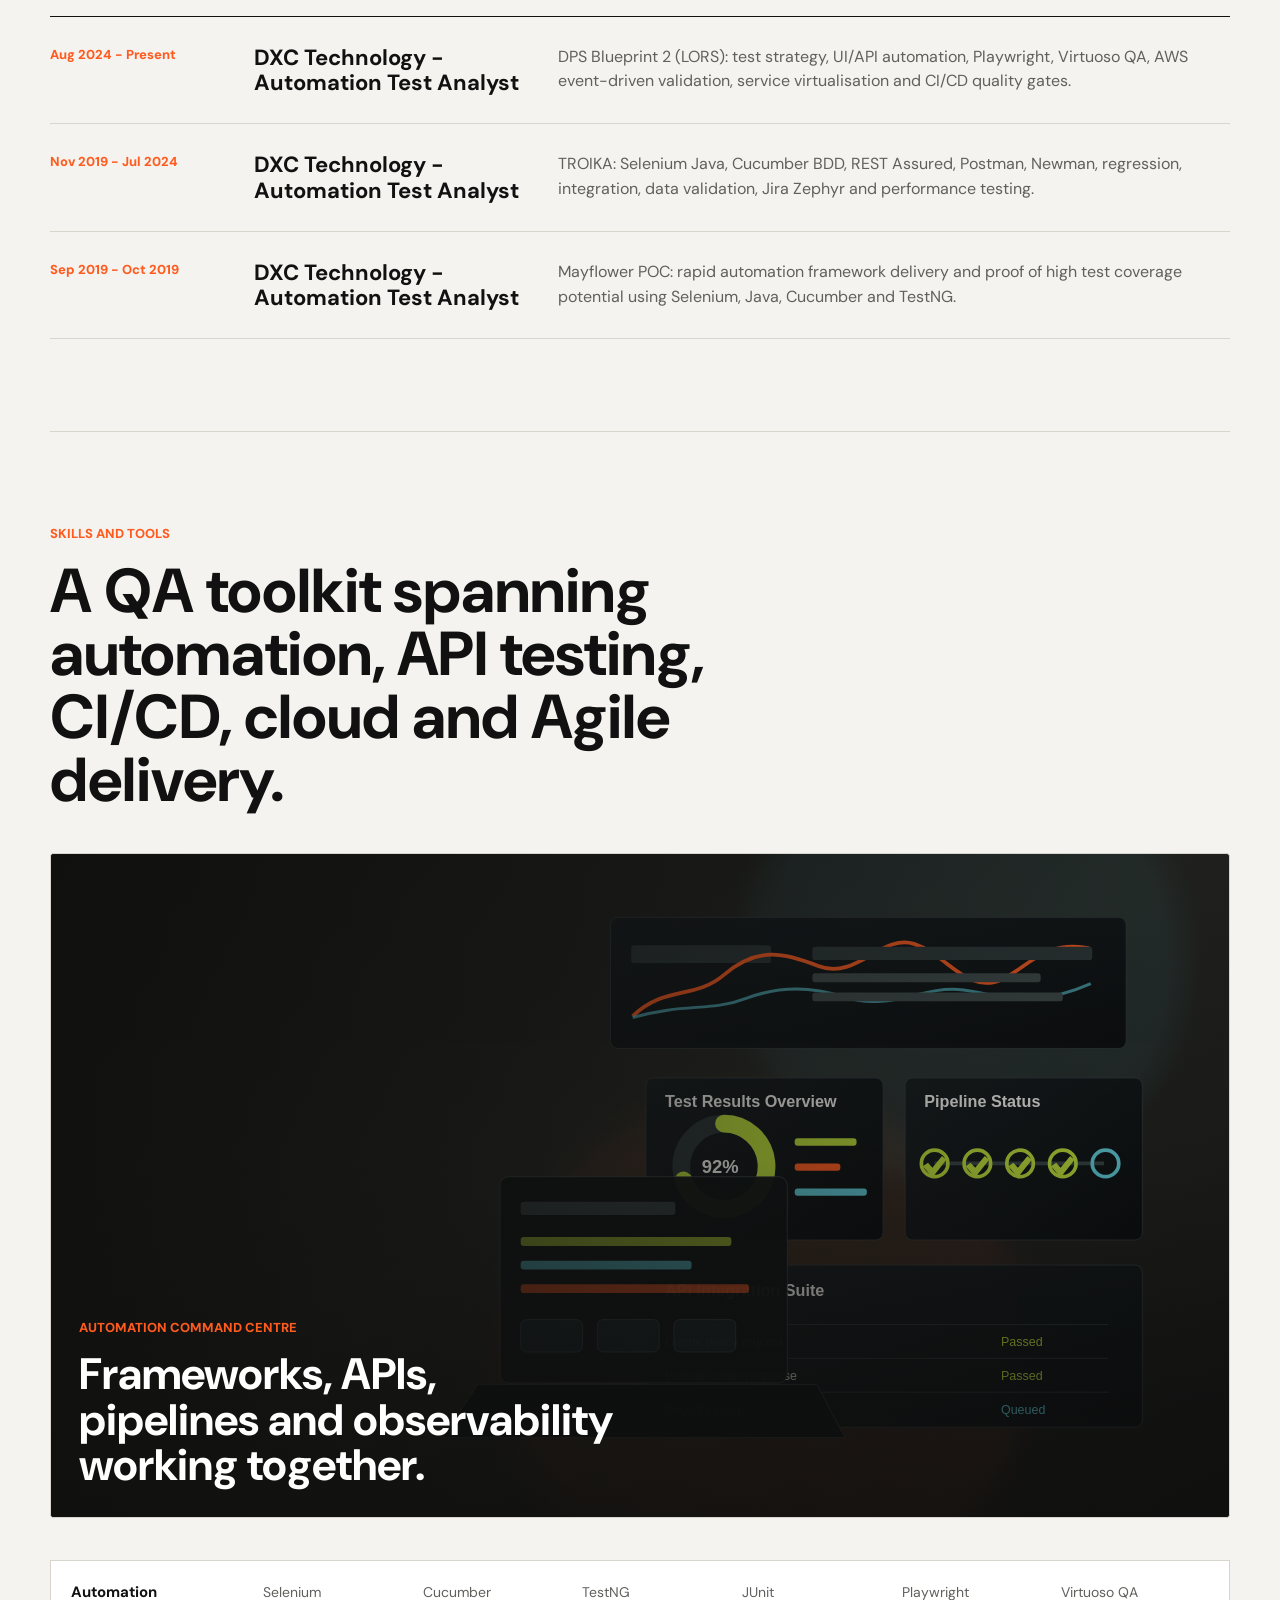
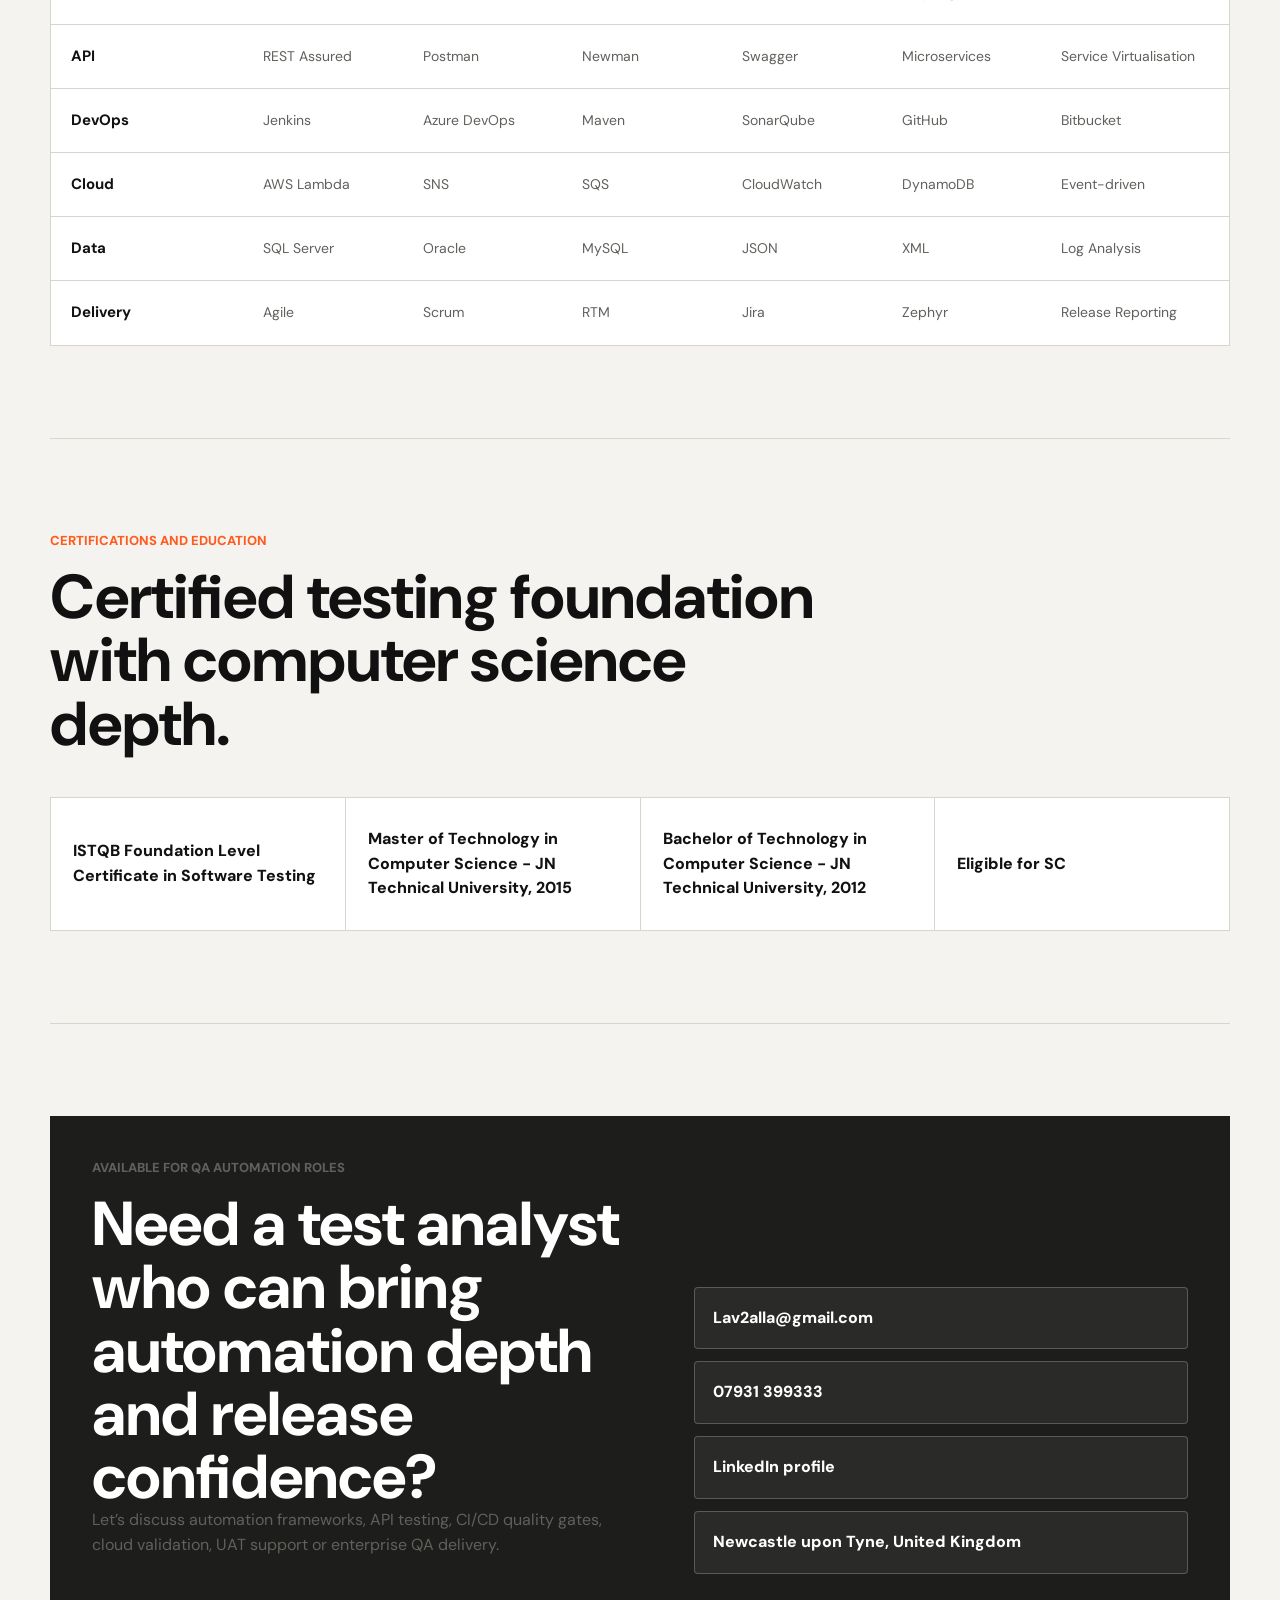
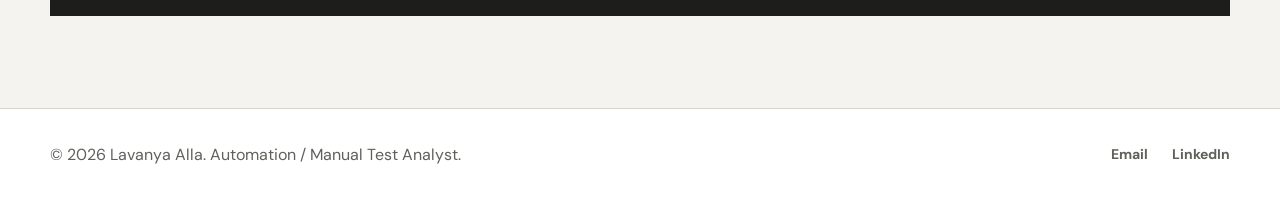
==== commit 3f13f629: "Use hero visual in skills section" ====
--- a/lavanya/index.html
+++ b/lavanya/index.html
@@ -1,29 +1,322 @@
 <!doctype html>
 <html lang="en">
-<head>
-<meta charset="utf-8"><meta name="viewport" content="width=device-width,initial-scale=1">
-<meta name="description" content="Lavanya Alla is an ISTQB certified Automation and Manual Test Analyst in Newcastle upon Tyne with 6+ years of UI, API, CI/CD, cloud and Agile QA experience.">
-<title>Lavanya Alla | Automation Test Analyst</title>
-<link rel="preconnect" href="https://fonts.googleapis.com"><link rel="preconnect" href="https://fonts.gstatic.com" crossorigin>
-<link href="https://fonts.googleapis.com/css2?family=DM+Sans:wght@400;500;700;800&display=swap" rel="stylesheet">
-<style>
-:root{--bg:#f4f3ef;--paper:#fff;--ink:#111;--muted:#60605c;--line:#d8d5cc;--charcoal:#1d1d1b;--orange:#ff5b1f;--green:#b8d936;--cyan:#5bcad6;--blue:#2f70d6;--max:1180px;--radius:4px;--shadow:0 26px 80px rgba(0,0,0,.18)}*{box-sizing:border-box}html{scroll-behavior:smooth}body{margin:0;background:var(--bg);color:var(--ink);font-family:'DM Sans',Arial,sans-serif;line-height:1.55;letter-spacing:0}a{color:inherit;text-decoration:none}h1,h2,h3,p{margin-top:0}h1{max-width:760px;margin-bottom:24px;font-size:clamp(48px,8vw,92px);line-height:.96;font-weight:800;letter-spacing:0}h2{margin-bottom:0;font-size:clamp(34px,5vw,62px);line-height:1.02;letter-spacing:0}h3{margin-bottom:12px;font-size:22px;line-height:1.15}.site-header{position:fixed;z-index:20;top:0;left:0;right:0;display:grid;grid-template-columns:auto 1fr;align-items:center;gap:24px;padding:12px max(22px,calc((100vw - var(--max))/2));background:rgba(255,255,255,.94);border-bottom:1px solid rgba(17,17,17,.08);backdrop-filter:blur(18px);transition:box-shadow .18s}.site-header.is-scrolled{box-shadow:0 12px 36px rgba(0,0,0,.12)}.brand{display:inline-flex;align-items:center;gap:10px;font-weight:800}.brand-mark{display:grid;width:44px;height:44px;place-items:center;border-radius:var(--radius);background:var(--charcoal);color:var(--paper);font-size:14px;font-weight:800}.site-nav,.site-footer div{display:flex;justify-content:flex-end;align-items:center;gap:24px;color:var(--muted);font-size:14px;font-weight:700}.site-nav a:hover,.site-footer a:hover{color:var(--ink)}.header-cta,.button{display:inline-flex;align-items:center;justify-content:center;min-height:44px;border-radius:var(--radius);padding:0 18px;font-weight:800;font-size:14px}.header-cta,.button-primary{background:var(--orange);color:var(--paper)!important}.button-ghost{border:1px solid rgba(255,255,255,.55);color:var(--paper)}.menu-toggle{display:none}.hero{position:relative;min-height:94vh;display:grid;align-items:center;overflow:hidden;background:var(--charcoal)}.hero-visual,.hero-overlay{position:absolute;inset:0;width:100%;height:100%}.hero-visual{object-fit:cover}.hero-overlay{background:linear-gradient(90deg,rgba(15,15,14,.9) 0%,rgba(15,15,14,.68) 42%,rgba(15,15,14,.16) 78%),linear-gradient(0deg,rgba(15,15,14,.58),rgba(15,15,14,.02) 48%)}.hero-content{position:relative;z-index:1;width:min(760px,calc(100% - 44px));margin-left:max(22px,calc((100vw - var(--max))/2));padding-top:76px;color:var(--paper)}.eyebrow{margin:0 0 14px;color:var(--orange);font-size:13px;font-weight:800;text-transform:uppercase}.hero-content>p:not(.eyebrow){max-width:620px;color:rgba(255,255,255,.84);font-size:19px}.hero-actions{display:flex;flex-wrap:wrap;gap:12px;margin-top:30px}.capability-strip{display:flex;flex-wrap:wrap;gap:10px;margin-top:28px}.capability-strip span{padding:9px 12px;border:1px solid rgba(255,255,255,.2);border-radius:var(--radius);background:rgba(255,255,255,.08);color:rgba(255,255,255,.88);font-size:13px;font-weight:800}.section{width:min(var(--max),calc(100% - 44px));margin:0 auto;padding:92px 0}.proof,.intro,.services,.capabilities,.case-studies,.experience,.skills,.certifications{border-bottom:1px solid var(--line)}.proof{padding-top:56px;padding-bottom:56px}.proof-strip,.metric-row,.service-grid,.cert-grid{display:grid;gap:1px;background:var(--line);border:1px solid var(--line)}.proof-strip{grid-template-columns:repeat(4,1fr);margin:0}.proof-strip div,.metric-row div,.service-card,.cert-grid span{background:var(--paper)}.proof-strip div{min-height:172px;padding:24px}.proof-strip dt{color:var(--orange);font-size:clamp(34px,5vw,56px);line-height:1;font-weight:800}.proof-strip dd{margin:16px 0 0;color:var(--muted);font-size:15px;line-height:1.4}.intro,.contact-panel{display:grid;grid-template-columns:1.05fr .95fr;gap:56px;align-items:start}.section-heading{max-width:800px}.intro-copy{color:var(--muted);font-size:18px}.metric-row{grid-template-columns:repeat(4,1fr);margin-top:34px}.metric-row div{min-height:92px;padding:18px}.metric-row strong,.metric-row span{display:block}.metric-row strong{color:var(--orange);font-size:13px}.metric-row span{margin-top:16px;color:var(--ink);font-weight:800}.service-grid{grid-template-columns:repeat(3,1fr);margin-top:42px}.service-card{min-height:284px;padding:28px;transition:transform .18s,box-shadow .18s}.service-card:hover,.case-card:hover{transform:translateY(-4px);box-shadow:var(--shadow)}.service-card span{display:inline-block;margin-bottom:46px;color:var(--orange);font-weight:800;font-size:13px}.service-card p,.capability-card p,.case-card p,.case-card li,.timeline p,.contact-panel p,.site-footer p{color:var(--muted)}.capabilities{width:100%;max-width:none;padding-right:max(22px,calc((100% - var(--max))/2));padding-left:max(22px,calc((100% - var(--max))/2));background:var(--charcoal);color:var(--paper)}.capability-lanes{display:grid;grid-template-columns:repeat(4,1fr);gap:18px;margin-top:42px}.capability-card{min-height:382px;padding:24px;border:1px solid rgba(255,255,255,.12);border-top:4px solid var(--orange);border-radius:var(--radius);background:rgba(255,255,255,.05)}.capability-card:nth-child(2){border-top-color:var(--green)}.capability-card:nth-child(3){border-top-color:var(--cyan)}.capability-card:nth-child(4){border-top-color:var(--blue)}.capability-card-head{display:flex;align-items:center;gap:12px;margin-bottom:18px}.capability-card-head span{display:grid;width:34px;height:34px;place-items:center;border-radius:999px;background:var(--orange);color:var(--paper);font-weight:800;font-size:13px}.capability-card ul,.case-card ul{display:grid;gap:10px;margin:20px 0 0;padding:18px;list-style:none;border:1px solid rgba(255,255,255,.12);border-radius:var(--radius);background:rgba(255,255,255,.05)}.capability-card li,.case-card li{position:relative;padding-left:22px;font-size:14px}.capability-card li:before,.case-card li:before{position:absolute;top:.45em;left:0;width:9px;height:9px;content:'';border-radius:999px;background:var(--orange)}.case-grid{display:grid;grid-template-columns:repeat(3,1fr);gap:18px;margin-top:42px}.case-card{position:relative;overflow:hidden;min-height:390px;padding:30px;border:1px solid var(--line);border-radius:var(--radius);background:var(--paper);transition:transform .18s,box-shadow .18s}.case-card:before{position:absolute;inset:0 auto 0 0;width:4px;content:'';background:var(--orange)}.case-card:nth-child(2):before{background:var(--green)}.case-card:nth-child(3):before{background:var(--cyan)}.client{margin:0 0 18px;color:var(--orange)!important;font-size:12px!important;font-weight:800;letter-spacing:.08em;text-transform:uppercase}.case-card p{margin:18px 0 0}.case-card ul{border-color:var(--line);background:#faf9f5}.timeline{display:grid;margin-top:42px;border-top:1px solid var(--ink)}.timeline article{display:grid;grid-template-columns:180px 280px 1fr;gap:24px;padding:28px 0;border-bottom:1px solid var(--line)}.timeline span{color:var(--orange);font-size:13px;font-weight:800}.timeline h3,.timeline p{margin:0}.tool-matrix{margin-top:42px;overflow:hidden;border:1px solid var(--line);background:var(--line)}.tool-matrix div{display:grid;grid-template-columns:180px repeat(6,minmax(90px,1fr));gap:12px;align-items:center;min-height:64px;padding:14px 20px;border-bottom:1px solid var(--line);background:var(--paper)}.tool-matrix div:last-child{border-bottom:0}.tool-matrix strong{font-size:15px}.tool-matrix span{color:var(--muted);font-size:14px}.cert-grid{grid-template-columns:repeat(4,1fr);margin-top:42px}.cert-grid span{display:flex;min-height:132px;align-items:center;padding:22px;font-weight:800}.contact-panel{padding:42px;background:var(--charcoal);color:var(--paper)}.contact-actions{display:grid;gap:12px;align-self:end}.contact-actions a,.contact-actions span{display:block;border:1px solid rgba(255,255,255,.22);border-radius:var(--radius);padding:18px;background:rgba(255,255,255,.06);font-weight:800;overflow-wrap:anywhere}.site-footer{width:100%;padding:34px max(22px,calc((100vw - var(--max))/2)) 48px;display:flex;justify-content:space-between;gap:28px;border-top:1px solid var(--line);background:#fff}.site-footer p{margin:0}.reveal{opacity:0;transform:translateY(18px);transition:opacity .6s,transform .6s}.reveal.is-visible{opacity:1;transform:translateY(0)}@media(prefers-reduced-motion:reduce){*,*:before,*:after{scroll-behavior:auto!important;transition:none!important}.reveal{opacity:1;transform:none}}@media(max-width:1020px){.proof-strip,.service-grid,.case-grid,.capability-lanes,.cert-grid{grid-template-columns:repeat(2,1fr)}.intro,.contact-panel{grid-template-columns:1fr}.tool-matrix{display:grid;grid-template-columns:repeat(2,1fr);gap:1px}.tool-matrix div{display:flex;flex-wrap:wrap;align-content:start;min-height:170px;border-bottom:0}.tool-matrix strong{flex:1 0 100%}.timeline article{grid-template-columns:160px 1fr}.timeline p{grid-column:2}}@media(max-width:780px){.site-header{grid-template-columns:auto auto;justify-content:space-between}.menu-toggle{display:inline-grid;gap:5px;width:42px;height:42px;place-content:center;border:1px solid var(--line);border-radius:var(--radius);background:var(--paper)}.menu-toggle span{width:18px;height:2px;background:var(--ink)}.site-nav{position:absolute;top:69px;left:16px;right:16px;display:none;flex-direction:column;align-items:stretch;gap:0;padding:8px;border:1px solid var(--line);background:var(--paper)}.site-nav.is-open{display:flex}.site-nav a{padding:14px}.hero{min-height:820px;align-items:end}.hero-content{width:calc(100% - 32px);margin:0 16px 44px}.hero-content>p:not(.eyebrow){font-size:17px}.section{width:calc(100% - 32px);padding:68px 0}.capabilities{width:100%;padding-left:16px;padding-right:16px}.proof-strip,.service-grid,.case-grid,.capability-lanes,.metric-row,.cert-grid,.tool-matrix{grid-template-columns:1fr}.timeline article{grid-template-columns:1fr;gap:8px}.timeline p{grid-column:auto}.contact-panel{padding:28px}.site-footer{flex-direction:column;padding-left:16px;padding-right:16px}.site-footer div{justify-content:flex-start;flex-wrap:wrap}}
-</style>
-</head>
-<body>
-<header class="site-header" data-elevate><a class="brand" href="#top" aria-label="Lavanya Alla home"><span class="brand-mark">LA</span><span>Lavanya Alla</span></a><button class="menu-toggle" type="button" aria-controls="site-nav" aria-expanded="false" aria-label="Open navigation"><span></span><span></span></button><nav class="site-nav" id="site-nav" aria-label="Primary navigation"><a href="#services">Services</a><a href="#capabilities">Capabilities</a><a href="#work">Work</a><a href="#experience">Experience</a><a href="#skills">Skills</a><a class="header-cta" href="#contact">Contact</a></nav></header>
-<main id="top">
-<section class="hero"><svg class="hero-visual" viewBox="0 0 1600 900" role="img" aria-label="Automated testing dashboard workspace"><defs><linearGradient id="wall" x1="0" y1="0" x2="1" y2="1"><stop offset="0" stop-color="#181816"/><stop offset=".48" stop-color="#242522"/><stop offset="1" stop-color="#111"/></linearGradient><linearGradient id="screen" x1="0" y1="0" x2="1" y2="1"><stop offset="0" stop-color="#131a1d"/><stop offset="1" stop-color="#080a0c"/></linearGradient><filter id="soft" x="-20%" y="-20%" width="140%" height="140%"><feGaussianBlur stdDeviation="18"/></filter></defs><rect width="1600" height="900" fill="url(#wall)"/><circle cx="1240" cy="150" r="300" fill="#5bcad6" opacity=".08" filter="url(#soft)"/><circle cx="970" cy="680" r="360" fill="#ff5b1f" opacity=".08" filter="url(#soft)"/><g opacity=".94"><rect x="760" y="86" width="700" height="178" rx="10" fill="url(#screen)" stroke="#343d40"/><rect x="788" y="124" width="190" height="24" rx="4" fill="#2a3335"/><path d="M790 220c44-42 84-22 124-56 46-39 82-30 128-12 52 20 86-44 130-30 46 15 72 70 120 48 34-16 58-54 118-42" fill="none" stroke="#ff5b1f" stroke-width="5"/><path d="M790 222c70-20 108-8 154-26 48-18 90-16 132-2 62 20 106-14 156-10 54 5 94 30 180-8" fill="none" stroke="#5bcad6" stroke-width="4" opacity=".72"/><rect x="1034" y="126" width="380" height="18" rx="4" fill="#2d3738"/><rect x="1034" y="162" width="310" height="12" rx="4" fill="#3e4849"/><rect x="1034" y="188" width="340" height="12" rx="4" fill="#3e4849"/></g><g opacity=".96"><rect x="808" y="304" width="322" height="220" rx="10" fill="url(#screen)" stroke="#343d40"/><text x="834" y="344" fill="#f4f3ef" font-family="Arial" font-size="22" font-weight="700">Test Results Overview</text><circle cx="914" cy="424" r="58" fill="none" stroke="#283234" stroke-width="24"/><path d="M914 366a58 58 0 1 1-55 77" fill="none" stroke="#b8d936" stroke-width="24" stroke-linecap="round"/><text x="884" y="433" fill="#f4f3ef" font-family="Arial" font-size="25" font-weight="700">92%</text><rect x="1010" y="386" width="84" height="10" rx="4" fill="#b8d936"/><rect x="1010" y="420" width="62" height="10" rx="4" fill="#ff5b1f"/><rect x="1010" y="454" width="98" height="10" rx="4" fill="#5bcad6"/></g><g opacity=".96"><rect x="1160" y="304" width="322" height="220" rx="10" fill="url(#screen)" stroke="#343d40"/><text x="1186" y="344" fill="#f4f3ef" font-family="Arial" font-size="22" font-weight="700">Pipeline Status</text><path d="M1200 420h230" stroke="#344042" stroke-width="5"/><g fill="none" stroke="#b8d936" stroke-width="5"><circle cx="1200" cy="420" r="18"/><circle cx="1258" cy="420" r="18"/><circle cx="1316" cy="420" r="18"/><circle cx="1374" cy="420" r="18"/></g><circle cx="1432" cy="420" r="18" fill="none" stroke="#5bcad6" stroke-width="5"/></g><g opacity=".96"><rect x="808" y="558" width="674" height="220" rx="10" fill="url(#screen)" stroke="#343d40"/><text x="834" y="600" fill="#f4f3ef" font-family="Arial" font-size="22" font-weight="700">API Integration Suite</text><g font-family="Arial" font-size="17"><rect x="834" y="638" width="602" height="1" fill="#30393b"/><rect x="834" y="684" width="602" height="1" fill="#30393b"/><rect x="834" y="730" width="602" height="1" fill="#30393b"/><text x="834" y="668" fill="#d8d5cc">Create policy request</text><text x="834" y="714" fill="#d8d5cc">Validate order response</text><text x="834" y="760" fill="#d8d5cc">Security scan</text><text x="1290" y="668" fill="#b8d936">Passed</text><text x="1290" y="714" fill="#b8d936">Passed</text><text x="1290" y="760" fill="#5bcad6">Queued</text></g></g><g opacity=".96"><path d="M580 720h460l38 72H532z" fill="#0a0d0e" stroke="#343d40"/><rect x="610" y="438" width="390" height="280" rx="12" fill="#0d1112" stroke="#3b4648"/><rect x="638" y="472" width="210" height="18" rx="4" fill="#2f393b"/><rect x="638" y="520" width="286" height="12" rx="4" fill="#b8d936" opacity=".7"/><rect x="638" y="552" width="232" height="12" rx="4" fill="#5bcad6" opacity=".7"/><rect x="638" y="584" width="310" height="12" rx="4" fill="#ff5b1f" opacity=".68"/></g></svg><div class="hero-overlay"></div><div class="hero-content reveal"><p class="eyebrow">Automation / Manual Test Analyst | ISTQB Certified</p><h1>Quality engineering that makes releases safer, faster and easier to trust.</h1><p>I help Agile teams build reliable UI and API test coverage across web applications, microservices and cloud-connected platforms.</p><div class="hero-actions"><a class="button button-primary" href="mailto:Lav2alla@gmail.com">Email Lavanya</a><a class="button button-ghost" href="#work">View impact</a></div><div class="capability-strip"><span>Selenium Java</span><span>Cucumber BDD</span><span>Playwright TypeScript</span><span>REST Assured</span><span>Postman / Newman</span></div></div></section>
-<section class="proof section"><dl class="proof-strip reveal"><div><dt>6+</dt><dd>Years delivering automation, manual testing and Agile QA across enterprise programmes</dd></div><div><dt>40%</dt><dd>Reduction in manual regression effort through reusable automation frameworks</dd></div><div><dt>90%+</dt><dd>Test coverage achieved across multiple releases on insurance platform programmes</dd></div><div><dt>20%</dt><dd>Improved release stability through shift-left validation and early defect detection</dd></div></dl></section>
-<section id="about" class="intro section"><div class="section-heading reveal"><p class="eyebrow">Quality partner for complex delivery</p><h2>Designed for teams that need automation depth and release confidence.</h2></div><div class="intro-copy reveal"><p>I am a Newcastle upon Tyne based Automation Test Analyst with hands-on experience across Selenium WebDriver, Cucumber BDD, Playwright, REST Assured, Postman, Newman, Jenkins, Azure DevOps and AWS event-driven services.</p><p>My work spans test strategy, framework development, functional testing, integration testing, regression, exploratory testing, UAT support, API validation, observability and release readiness.</p><div class="metric-row"><div><strong>01</strong><span>Plan</span></div><div><strong>02</strong><span>Automate</span></div><div><strong>03</strong><span>Validate</span></div><div><strong>04</strong><span>Improve</span></div></div></div></section>
-<section id="services" class="services section"><div class="section-heading reveal"><p class="eyebrow">How I can help</p><h2>Practical QA support for web, API and cloud-enabled delivery teams.</h2></div><div class="service-grid"><article class="service-card reveal"><span>01</span><h3>Automation Frameworks</h3><p>Selenium WebDriver, Java, Cucumber BDD, TestNG, JUnit and POM-based frameworks built for maintainable regression coverage.</p></article><article class="service-card reveal"><span>02</span><h3>API Test Automation</h3><p>REST Assured, Postman, Newman and Swagger/OpenAPI contract testing for reliable backend and microservices validation.</p></article><article class="service-card reveal"><span>03</span><h3>Cross-Browser QA</h3><p>Playwright TypeScript coverage across Chrome, Firefox and Edge with responsive UI validation and rapid feedback loops.</p></article><article class="service-card reveal"><span>04</span><h3>Agile Test Strategy</h3><p>Clear test plans, RTM coverage, defect lifecycle management, UAT support, release readiness reporting and stakeholder visibility.</p></article><article class="service-card reveal"><span>05</span><h3>CI/CD Quality Gates</h3><p>Automation integration into Jenkins and Azure DevOps pipelines with Maven, SonarQube and continuous testing practices.</p></article><article class="service-card reveal"><span>06</span><h3>Cloud & Observability</h3><p>AWS Lambda, SNS, SQS, CloudWatch, Kibana and Dynatrace validation for event-driven systems and faster root cause analysis.</p></article></div></section>
-<section id="capabilities" class="capabilities section"><div class="section-heading reveal"><p class="eyebrow">Delivery capabilities</p><h2>Testing practices mapped to business outcomes, not just scripts.</h2></div><div class="capability-lanes"><article class="capability-card reveal"><div class="capability-card-head"><span>01</span><h3>Strategy</h3></div><p>Shape the right test approach before delivery pressure grows.</p><ul><li>Test strategy and planning</li><li>Requirement traceability</li><li>Risk assessment</li><li>Release readiness</li></ul></article><article class="capability-card reveal"><div class="capability-card-head"><span>02</span><h3>Automation</h3></div><p>Build repeatable coverage that reduces manual effort.</p><ul><li>Hybrid and data-driven frameworks</li><li>BDD and TDD practices</li><li>Reusable Java extensions</li><li>Pipeline execution</li></ul></article><article class="capability-card reveal"><div class="capability-card-head"><span>03</span><h3>Integration</h3></div><p>Validate the services, data and dependencies behind the UI.</p><ul><li>API and contract testing</li><li>Microservices validation</li><li>Service virtualisation</li><li>EDI and backend checks</li></ul></article><article class="capability-card reveal"><div class="capability-card-head"><span>04</span><h3>Insight</h3></div><p>Turn test evidence into faster decisions and cleaner defects.</p><ul><li>Defect triage</li><li>Log analysis</li><li>Root cause investigation</li><li>Coverage reporting</li></ul></article></div></section>
-<section id="work" class="case-studies section"><div class="section-heading reveal"><p class="eyebrow">Featured work</p><h2>Enterprise insurance quality delivery with measurable impact.</h2></div><div class="case-grid"><article class="case-card reveal"><p class="client">DXC Technology / Lloyds Insurance</p><h3>DPS Blueprint 2 (LORS)</h3><p>Automation and integration testing for a microservices-based insurance platform programme.</p><ul><li>Built Virtuoso QA automation with custom Java extensions for unsupported scenarios.</li><li>Validated SNS/SQS-driven integrations and backend services on AWS.</li><li>Integrated automated suites into Jenkins and Azure DevOps pipelines.</li></ul></article><article class="case-card reveal"><p class="client">DXC Technology / Lloyds Insurance</p><h3>TROIKA (Prop Treaty)</h3><p>End-to-end UI and API test delivery across enterprise release cycles.</p><ul><li>Achieved 90%+ test coverage across multiple releases.</li><li>Developed Selenium, Cucumber and TestNG frameworks using POM and data-driven design.</li><li>Improved release stability by 20% through early defect detection.</li></ul></article><article class="case-card reveal"><p class="client">DXC Technology / Lloyds Insurance</p><h3>Mayflower Proof of Concept</h3><p>Automation proof of concept showing high coverage potential in a short delivery window.</p><ul><li>Designed and executed automation scenarios for a rapid POC.</li><li>Demonstrated that 90%+ coverage could be achieved.</li><li>Used Selenium WebDriver, Java, Cucumber BDD and TestNG.</li></ul></article></div></section>
-<section id="experience" class="experience section"><div class="section-heading reveal"><p class="eyebrow">Experience highlights</p><h2>Trusted across long-running, regulated insurance technology programmes.</h2></div><div class="timeline reveal"><article><span>Aug 2024 - Present</span><h3>DXC Technology - Automation Test Analyst</h3><p>DPS Blueprint 2 (LORS): test strategy, UI/API automation, Playwright, Virtuoso QA, AWS event-driven validation, service virtualisation and CI/CD quality gates.</p></article><article><span>Nov 2019 - Jul 2024</span><h3>DXC Technology - Automation Test Analyst</h3><p>TROIKA: Selenium Java, Cucumber BDD, REST Assured, Postman, Newman, regression, integration, data validation, Jira Zephyr and performance testing.</p></article><article><span>Sep 2019 - Oct 2019</span><h3>DXC Technology - Automation Test Analyst</h3><p>Mayflower POC: rapid automation framework delivery and proof of high test coverage potential using Selenium, Java, Cucumber and TestNG.</p></article></div></section>
-<section id="skills" class="skills section"><div class="section-heading reveal"><p class="eyebrow">Skills and tools</p><h2>A QA toolkit spanning automation, API testing, CI/CD, cloud and Agile delivery.</h2></div><div class="tool-matrix reveal"><div><strong>Automation</strong><span>Selenium</span><span>Cucumber</span><span>TestNG</span><span>JUnit</span><span>Playwright</span><span>Virtuoso QA</span></div><div><strong>API</strong><span>REST Assured</span><span>Postman</span><span>Newman</span><span>Swagger</span><span>Microservices</span><span>Service Virtualisation</span></div><div><strong>DevOps</strong><span>Jenkins</span><span>Azure DevOps</span><span>Maven</span><span>SonarQube</span><span>GitHub</span><span>Bitbucket</span></div><div><strong>Cloud</strong><span>AWS Lambda</span><span>SNS</span><span>SQS</span><span>CloudWatch</span><span>DynamoDB</span><span>Event-driven</span></div><div><strong>Data</strong><span>SQL Server</span><span>Oracle</span><span>MySQL</span><span>JSON</span><span>XML</span><span>Log Analysis</span></div><div><strong>Delivery</strong><span>Agile</span><span>Scrum</span><span>RTM</span><span>Jira</span><span>Zephyr</span><span>Release Reporting</span></div></div></section>
-<section class="certifications section"><div class="section-heading reveal"><p class="eyebrow">Certifications and education</p><h2>Certified testing foundation with computer science depth.</h2></div><div class="cert-grid reveal"><span>ISTQB Foundation Level Certificate in Software Testing</span><span>Master of Technology in Computer Science - JN Technical University, 2015</span><span>Bachelor of Technology in Computer Science - JN Technical University, 2012</span><span>Eligible for SC</span></div></section>
-<section id="contact" class="contact section"><div class="contact-panel reveal"><div><p class="eyebrow">Available for QA automation roles</p><h2>Need a test analyst who can bring automation depth and release confidence?</h2><p>Let’s discuss automation frameworks, API testing, CI/CD quality gates, cloud validation, UAT support or enterprise QA delivery.</p></div><div class="contact-actions"><a href="mailto:Lav2alla@gmail.com">Lav2alla@gmail.com</a><a href="tel:+447931399333">07931 399333</a><a href="https://www.linkedin.com/in/lavanya-alla-3653a717a/" target="_blank" rel="noopener noreferrer">LinkedIn profile</a><span>Newcastle upon Tyne, United Kingdom</span></div></div></section>
-</main><footer class="site-footer"><p>&copy; <span id="year"></span> Lavanya Alla. Automation / Manual Test Analyst.</p><div><a href="mailto:Lav2alla@gmail.com">Email</a><a href="https://www.linkedin.com/in/lavanya-alla-3653a717a/" target="_blank" rel="noopener noreferrer">LinkedIn</a></div></footer>
-<script>const header=document.querySelector('[data-elevate]'),menuToggle=document.querySelector('.menu-toggle'),siteNav=document.querySelector('#site-nav'),revealItems=document.querySelectorAll('.reveal'),year=document.querySelector('#year');year&&(year.textContent=new Date().getFullYear());window.addEventListener('scroll',()=>header.classList.toggle('is-scrolled',window.scrollY>8));menuToggle.addEventListener('click',()=>{const e=siteNav.classList.toggle('is-open');menuToggle.setAttribute('aria-expanded',String(e))});siteNav.querySelectorAll('a').forEach(e=>e.addEventListener('click',()=>{siteNav.classList.remove('is-open');menuToggle.setAttribute('aria-expanded','false')}));const observer=new IntersectionObserver(e=>{e.forEach(e=>{e.isIntersecting&&(e.target.classList.add('is-visible'),observer.unobserve(e.target))})},{threshold:.12});revealItems.forEach(e=>observer.observe(e));</script>
-</body>
-</html>+  <head>
+    <meta charset="utf-8">
+    <meta name="viewport" content="width=device-width, initial-scale=1">
+    <meta
+      name="description"
+      content="Lavanya Alla is an ISTQB certified Automation and Manual Test Analyst in Newcastle upon Tyne with 6+ years of UI, API, CI/CD, cloud and Agile QA experience."
+    >
+    <title>Lavanya Alla | Automation Test Analyst</title>
+    <link rel="preconnect" href="https://fonts.googleapis.com">
+    <link rel="preconnect" href="https://fonts.gstatic.com" crossorigin>
+    <link href="https://fonts.googleapis.com/css2?family=DM+Sans:wght@400;500;700;800&display=swap" rel="stylesheet">
+    <link rel="stylesheet" href="style.css">
+  </head>
+  <body>
+    <header class="site-header" data-elevate>
+      <a class="brand" href="#top" aria-label="Lavanya Alla home">
+        <span class="brand-mark">LA</span>
+        <span>Lavanya Alla</span>
+      </a>
+      <button class="menu-toggle" type="button" aria-controls="site-nav" aria-expanded="false" aria-label="Open navigation">
+        <span></span>
+        <span></span>
+      </button>
+      <nav class="site-nav" id="site-nav" aria-label="Primary navigation">
+        <a href="#services">Services</a>
+        <a href="#capabilities">Capabilities</a>
+        <a href="#work">Work</a>
+        <a href="#experience">Experience</a>
+        <a href="#skills">Skills</a>
+        <a class="header-cta" href="#contact">Contact</a>
+      </nav>
+    </header>
+
+    <main id="top">
+      <section class="hero">
+        <img src="assets/qa-automation-hero.svg" alt="Automated testing dashboard workspace with CI pipeline and API quality checks">
+        <div class="hero-overlay"></div>
+        <div class="hero-content reveal">
+          <p class="eyebrow">Automation / Manual Test Analyst | ISTQB Certified</p>
+          <h1>Quality engineering that makes releases safer, faster and easier to trust.</h1>
+          <p>
+            I help Agile teams build reliable UI and API test coverage across web applications,
+            microservices and cloud-connected platforms.
+          </p>
+          <div class="hero-actions">
+            <a class="button button-primary" href="mailto:Lav2alla@gmail.com">Email Lavanya</a>
+            <a class="button button-ghost" href="#work">View impact</a>
+          </div>
+          <div class="capability-strip" aria-label="Core quality engineering capabilities">
+            <span>Selenium Java</span>
+            <span>Cucumber BDD</span>
+            <span>Playwright TypeScript</span>
+            <span>REST Assured</span>
+            <span>Postman / Newman</span>
+          </div>
+        </div>
+      </section>
+
+      <section class="proof section">
+        <dl class="proof-strip reveal" aria-label="Professional proof points">
+          <div>
+            <dt>6+</dt>
+            <dd>Years delivering automation, manual testing and Agile QA across enterprise programmes</dd>
+          </div>
+          <div>
+            <dt>40%</dt>
+            <dd>Reduction in manual regression effort through reusable automation frameworks</dd>
+          </div>
+          <div>
+            <dt>90%+</dt>
+            <dd>Test coverage achieved across multiple releases on insurance platform programmes</dd>
+          </div>
+          <div>
+            <dt>20%</dt>
+            <dd>Improved release stability through shift-left validation and early defect detection</dd>
+          </div>
+        </dl>
+      </section>
+
+      <section id="about" class="intro section">
+        <div class="section-heading reveal">
+          <p class="eyebrow">Quality partner for complex delivery</p>
+          <h2>Designed for teams that need automation depth and release confidence.</h2>
+        </div>
+        <div class="intro-copy reveal">
+          <p>
+            I am a Newcastle upon Tyne based Automation Test Analyst with hands-on experience
+            across Selenium WebDriver, Cucumber BDD, Playwright, REST Assured, Postman, Newman,
+            Jenkins, Azure DevOps and AWS event-driven services.
+          </p>
+          <p>
+            My work spans test strategy, framework development, functional testing, integration testing,
+            regression, exploratory testing, UAT support, API validation, observability and release readiness.
+          </p>
+          <div class="metric-row" aria-label="Delivery rhythm">
+            <div><strong>01</strong><span>Plan</span></div>
+            <div><strong>02</strong><span>Automate</span></div>
+            <div><strong>03</strong><span>Validate</span></div>
+            <div><strong>04</strong><span>Improve</span></div>
+          </div>
+        </div>
+      </section>
+
+      <section id="services" class="services section">
+        <div class="section-heading reveal">
+          <p class="eyebrow">How I can help</p>
+          <h2>Practical QA support for web, API and cloud-enabled delivery teams.</h2>
+        </div>
+        <div class="service-grid">
+          <article class="service-card reveal">
+            <span>01</span>
+            <h3>Automation Frameworks</h3>
+            <p>Selenium WebDriver, Java, Cucumber BDD, TestNG, JUnit and POM-based frameworks built for maintainable regression coverage.</p>
+          </article>
+          <article class="service-card reveal">
+            <span>02</span>
+            <h3>API Test Automation</h3>
+            <p>REST Assured, Postman, Newman and Swagger/OpenAPI contract testing for reliable backend and microservices validation.</p>
+          </article>
+          <article class="service-card reveal">
+            <span>03</span>
+            <h3>Cross-Browser QA</h3>
+            <p>Playwright TypeScript coverage across Chrome, Firefox and Edge with responsive UI validation and rapid feedback loops.</p>
+          </article>
+          <article class="service-card reveal">
+            <span>04</span>
+            <h3>Agile Test Strategy</h3>
+            <p>Clear test plans, RTM coverage, defect lifecycle management, UAT support, release readiness reporting and stakeholder visibility.</p>
+          </article>
+          <article class="service-card reveal">
+            <span>05</span>
+            <h3>CI/CD Quality Gates</h3>
+            <p>Automation integration into Jenkins and Azure DevOps pipelines with Maven, SonarQube and continuous testing practices.</p>
+          </article>
+          <article class="service-card reveal">
+            <span>06</span>
+            <h3>Cloud & Observability</h3>
+            <p>AWS Lambda, SNS, SQS, CloudWatch, Kibana and Dynatrace validation for event-driven systems and faster root cause analysis.</p>
+          </article>
+        </div>
+      </section>
+
+      <section id="capabilities" class="capabilities section">
+        <div class="section-heading reveal">
+          <p class="eyebrow">Delivery capabilities</p>
+          <h2>Testing practices mapped to business outcomes, not just scripts.</h2>
+        </div>
+        <div class="capability-lanes">
+          <article class="capability-card reveal">
+            <div class="capability-card-head"><span>01</span><h3>Strategy</h3></div>
+            <p>Shape the right test approach before delivery pressure grows.</p>
+            <ul>
+              <li>Test strategy and planning</li>
+              <li>Requirement traceability</li>
+              <li>Risk assessment</li>
+              <li>Release readiness</li>
+            </ul>
+          </article>
+          <article class="capability-card reveal">
+            <div class="capability-card-head"><span>02</span><h3>Automation</h3></div>
+            <p>Build repeatable coverage that reduces manual effort.</p>
+            <ul>
+              <li>Hybrid and data-driven frameworks</li>
+              <li>BDD and TDD practices</li>
+              <li>Reusable Java extensions</li>
+              <li>Pipeline execution</li>
+            </ul>
+          </article>
+          <article class="capability-card reveal">
+            <div class="capability-card-head"><span>03</span><h3>Integration</h3></div>
+            <p>Validate the services, data and dependencies behind the UI.</p>
+            <ul>
+              <li>API and contract testing</li>
+              <li>Microservices validation</li>
+              <li>Service virtualisation</li>
+              <li>EDI and backend checks</li>
+            </ul>
+          </article>
+          <article class="capability-card reveal">
+            <div class="capability-card-head"><span>04</span><h3>Insight</h3></div>
+            <p>Turn test evidence into faster decisions and cleaner defects.</p>
+            <ul>
+              <li>Defect triage</li>
+              <li>Log analysis</li>
+              <li>Root cause investigation</li>
+              <li>Coverage reporting</li>
+            </ul>
+          </article>
+        </div>
+      </section>
+
+      <section id="work" class="case-studies section">
+        <div class="section-heading reveal">
+          <p class="eyebrow">Featured work</p>
+          <h2>Enterprise insurance quality delivery with measurable impact.</h2>
+        </div>
+        <div class="case-grid">
+          <article class="case-card reveal">
+            <p class="client">DXC Technology / Lloyds Insurance</p>
+            <h3>DPS Blueprint 2 (LORS)</h3>
+            <p>Automation and integration testing for a microservices-based insurance platform programme.</p>
+            <ul>
+              <li>Built Virtuoso QA automation with custom Java extensions for unsupported scenarios.</li>
+              <li>Validated SNS/SQS-driven integrations and backend services on AWS.</li>
+              <li>Integrated automated suites into Jenkins and Azure DevOps pipelines.</li>
+            </ul>
+          </article>
+          <article class="case-card reveal">
+            <p class="client">DXC Technology / Lloyds Insurance</p>
+            <h3>TROIKA (Prop Treaty)</h3>
+            <p>End-to-end UI and API test delivery across enterprise release cycles.</p>
+            <ul>
+              <li>Achieved 90%+ test coverage across multiple releases.</li>
+              <li>Developed Selenium, Cucumber and TestNG frameworks using POM and data-driven design.</li>
+              <li>Improved release stability by 20% through early defect detection.</li>
+            </ul>
+          </article>
+          <article class="case-card reveal">
+            <p class="client">DXC Technology / Lloyds Insurance</p>
+            <h3>Mayflower Proof of Concept</h3>
+            <p>Automation proof of concept showing high coverage potential in a short delivery window.</p>
+            <ul>
+              <li>Designed and executed automation scenarios for a rapid POC.</li>
+              <li>Demonstrated that 90%+ coverage could be achieved.</li>
+              <li>Used Selenium WebDriver, Java, Cucumber BDD and TestNG.</li>
+            </ul>
+          </article>
+        </div>
+      </section>
+
+      <section id="experience" class="experience section">
+        <div class="section-heading reveal">
+          <p class="eyebrow">Experience highlights</p>
+          <h2>Trusted across long-running, regulated insurance technology programmes.</h2>
+        </div>
+        <div class="timeline reveal">
+          <article>
+            <span>Aug 2024 - Present</span>
+            <h3>DXC Technology - Automation Test Analyst</h3>
+            <p>DPS Blueprint 2 (LORS): test strategy, UI/API automation, Playwright, Virtuoso QA, AWS event-driven validation, service virtualisation and CI/CD quality gates.</p>
+          </article>
+          <article>
+            <span>Nov 2019 - Jul 2024</span>
+            <h3>DXC Technology - Automation Test Analyst</h3>
+            <p>TROIKA: Selenium Java, Cucumber BDD, REST Assured, Postman, Newman, regression, integration, data validation, Jira Zephyr and performance testing.</p>
+          </article>
+          <article>
+            <span>Sep 2019 - Oct 2019</span>
+            <h3>DXC Technology - Automation Test Analyst</h3>
+            <p>Mayflower POC: rapid automation framework delivery and proof of high test coverage potential using Selenium, Java, Cucumber and TestNG.</p>
+          </article>
+        </div>
+      </section>
+
+      <section id="skills" class="skills section">
+        <div class="section-heading reveal">
+          <p class="eyebrow">Skills and tools</p>
+          <h2>A QA toolkit spanning automation, API testing, CI/CD, cloud and Agile delivery.</h2>
+        </div>
+        <div class="skills-visual reveal">
+          <img src="assets/qa-automation-hero.svg" alt="Automated testing dashboard workspace with CI pipeline and API quality checks">
+          <div>
+            <p class="eyebrow">Automation command centre</p>
+            <h3>Frameworks, APIs, pipelines and observability working together.</h3>
+          </div>
+        </div>
+        <div class="tool-matrix reveal">
+          <div><strong>Automation</strong><span>Selenium</span><span>Cucumber</span><span>TestNG</span><span>JUnit</span><span>Playwright</span><span>Virtuoso QA</span></div>
+          <div><strong>API</strong><span>REST Assured</span><span>Postman</span><span>Newman</span><span>Swagger</span><span>Microservices</span><span>Service Virtualisation</span></div>
+          <div><strong>DevOps</strong><span>Jenkins</span><span>Azure DevOps</span><span>Maven</span><span>SonarQube</span><span>GitHub</span><span>Bitbucket</span></div>
+          <div><strong>Cloud</strong><span>AWS Lambda</span><span>SNS</span><span>SQS</span><span>CloudWatch</span><span>DynamoDB</span><span>Event-driven</span></div>
+          <div><strong>Data</strong><span>SQL Server</span><span>Oracle</span><span>MySQL</span><span>JSON</span><span>XML</span><span>Log Analysis</span></div>
+          <div><strong>Delivery</strong><span>Agile</span><span>Scrum</span><span>RTM</span><span>Jira</span><span>Zephyr</span><span>Release Reporting</span></div>
+        </div>
+      </section>
+
+      <section class="certifications section">
+        <div class="section-heading reveal">
+          <p class="eyebrow">Certifications and education</p>
+          <h2>Certified testing foundation with computer science depth.</h2>
+        </div>
+        <div class="cert-grid reveal">
+          <span>ISTQB Foundation Level Certificate in Software Testing</span>
+          <span>Master of Technology in Computer Science - JN Technical University, 2015</span>
+          <span>Bachelor of Technology in Computer Science - JN Technical University, 2012</span>
+          <span>Eligible for SC</span>
+        </div>
+      </section>
+
+      <section id="contact" class="contact section">
+        <div class="contact-panel reveal">
+          <div>
+            <p class="eyebrow">Available for QA automation roles</p>
+            <h2>Need a test analyst who can bring automation depth and release confidence?</h2>
+            <p>
+              Let’s discuss automation frameworks, API testing, CI/CD quality gates, cloud validation,
+              UAT support or enterprise QA delivery.
+            </p>
+          </div>
+          <div class="contact-actions">
+            <a href="mailto:Lav2alla@gmail.com">Lav2alla@gmail.com</a>
+            <a href="tel:+447931399333">07931 399333</a>
+            <a href="https://www.linkedin.com/in/lavanya-alla-3653a717a/" target="_blank" rel="noopener noreferrer">LinkedIn profile</a>
+            <span>Newcastle upon Tyne, United Kingdom</span>
+          </div>
+        </div>
+      </section>
+    </main>
+
+    <footer class="site-footer">
+      <p>&copy; <span id="year"></span> Lavanya Alla. Automation / Manual Test Analyst.</p>
+      <div>
+        <a href="mailto:Lav2alla@gmail.com">Email</a>
+        <a href="https://www.linkedin.com/in/lavanya-alla-3653a717a/" target="_blank" rel="noopener noreferrer">LinkedIn</a>
+      </div>
+    </footer>
+
+    <script src="main.js"></script>
+  </body>
+</html>
--- a/lavanya/style.css
+++ b/lavanya/style.css
@@ -0,0 +1,869 @@
+:root {
+  --bg: #f4f3ef;
+  --paper: #ffffff;
+  --ink: #111111;
+  --muted: #60605c;
+  --line: #d8d5cc;
+  --charcoal: #1d1d1b;
+  --orange: #ff5b1f;
+  --green: #b8d936;
+  --cyan: #5bcad6;
+  --blue: #2f70d6;
+  --shadow: 0 26px 80px rgba(0, 0, 0, 0.18);
+  --radius: 4px;
+  --max: 1180px;
+}
+
+* {
+  box-sizing: border-box;
+}
+
+html {
+  scroll-behavior: smooth;
+}
+
+body {
+  margin: 0;
+  background: var(--bg);
+  color: var(--ink);
+  font-family: "DM Sans", Arial, sans-serif;
+  font-size: 16px;
+  line-height: 1.55;
+  letter-spacing: 0;
+}
+
+a {
+  color: inherit;
+  text-decoration: none;
+}
+
+img {
+  display: block;
+  max-width: 100%;
+}
+
+h1,
+h2,
+h3,
+p {
+  margin-top: 0;
+}
+
+h1 {
+  max-width: 760px;
+  margin-bottom: 24px;
+  font-size: clamp(48px, 8vw, 92px);
+  line-height: 0.96;
+  font-weight: 800;
+  letter-spacing: 0;
+}
+
+h2 {
+  margin-bottom: 0;
+  font-size: clamp(34px, 5vw, 62px);
+  line-height: 1.02;
+  letter-spacing: 0;
+}
+
+h3 {
+  margin-bottom: 12px;
+  font-size: 22px;
+  line-height: 1.15;
+}
+
+.site-header {
+  position: fixed;
+  z-index: 20;
+  top: 0;
+  left: 0;
+  right: 0;
+  display: grid;
+  grid-template-columns: auto 1fr;
+  align-items: center;
+  gap: 24px;
+  padding: 12px max(22px, calc((100vw - var(--max)) / 2));
+  background: rgba(255, 255, 255, 0.94);
+  border-bottom: 1px solid rgba(17, 17, 17, 0.08);
+  backdrop-filter: blur(18px);
+  transition: box-shadow 180ms ease;
+}
+
+.site-header.is-scrolled {
+  box-shadow: 0 12px 36px rgba(0, 0, 0, 0.12);
+}
+
+.brand {
+  display: inline-flex;
+  align-items: center;
+  gap: 10px;
+  font-weight: 800;
+  letter-spacing: 0;
+}
+
+.brand-mark {
+  display: grid;
+  width: 44px;
+  height: 44px;
+  place-items: center;
+  border-radius: var(--radius);
+  background: var(--charcoal);
+  color: var(--paper);
+  font-size: 14px;
+  font-weight: 800;
+}
+
+.site-nav,
+.site-footer div {
+  display: flex;
+  justify-content: flex-end;
+  align-items: center;
+  gap: 24px;
+  color: var(--muted);
+  font-size: 14px;
+  font-weight: 700;
+}
+
+.site-nav a,
+.site-footer a {
+  transition: color 180ms ease, background 180ms ease;
+}
+
+.site-nav a:hover,
+.site-footer a:hover {
+  color: var(--ink);
+}
+
+.header-cta,
+.button {
+  display: inline-flex;
+  align-items: center;
+  justify-content: center;
+  min-height: 44px;
+  border-radius: var(--radius);
+  padding: 0 18px;
+  font-weight: 800;
+  font-size: 14px;
+}
+
+.header-cta,
+.button-primary {
+  background: var(--orange);
+  color: var(--paper) !important;
+}
+
+.button-ghost {
+  border: 1px solid rgba(255, 255, 255, 0.55);
+  color: var(--paper);
+}
+
+.menu-toggle {
+  display: none;
+}
+
+.hero {
+  position: relative;
+  min-height: 94vh;
+  display: grid;
+  align-items: center;
+  overflow: hidden;
+  background: var(--charcoal);
+}
+
+.hero > img,
+.hero-overlay {
+  position: absolute;
+  inset: 0;
+  width: 100%;
+  height: 100%;
+}
+
+.hero > img {
+  object-fit: cover;
+  object-position: center;
+}
+
+.hero-overlay {
+  background:
+    linear-gradient(90deg, rgba(15, 15, 14, 0.9) 0%, rgba(15, 15, 14, 0.68) 42%, rgba(15, 15, 14, 0.16) 78%),
+    linear-gradient(0deg, rgba(15, 15, 14, 0.58), rgba(15, 15, 14, 0.02) 48%);
+}
+
+.hero-content {
+  position: relative;
+  z-index: 1;
+  width: min(760px, calc(100% - 44px));
+  margin-left: max(22px, calc((100vw - var(--max)) / 2));
+  padding-top: 76px;
+  color: var(--paper);
+}
+
+.eyebrow {
+  margin: 0 0 14px;
+  color: var(--orange);
+  font-size: 13px;
+  font-weight: 800;
+  text-transform: uppercase;
+}
+
+.hero-content > p:not(.eyebrow) {
+  max-width: 620px;
+  color: rgba(255, 255, 255, 0.84);
+  font-size: 19px;
+}
+
+.hero-actions,
+.contact-actions {
+  display: flex;
+  flex-wrap: wrap;
+  gap: 12px;
+  margin-top: 30px;
+}
+
+.capability-strip {
+  display: flex;
+  flex-wrap: wrap;
+  gap: 10px;
+  margin-top: 28px;
+}
+
+.capability-strip span {
+  padding: 9px 12px;
+  border: 1px solid rgba(255, 255, 255, 0.2);
+  border-radius: var(--radius);
+  background: rgba(255, 255, 255, 0.08);
+  color: rgba(255, 255, 255, 0.88);
+  font-size: 13px;
+  font-weight: 800;
+}
+
+.section {
+  width: min(var(--max), calc(100% - 44px));
+  margin: 0 auto;
+  padding: 92px 0;
+}
+
+.proof,
+.intro,
+.services,
+.capabilities,
+.case-studies,
+.experience,
+.skills,
+.certifications {
+  border-bottom: 1px solid var(--line);
+}
+
+.proof {
+  padding-top: 56px;
+  padding-bottom: 56px;
+}
+
+.proof-strip {
+  display: grid;
+  grid-template-columns: repeat(4, 1fr);
+  gap: 1px;
+  margin: 0;
+  background: var(--line);
+  border: 1px solid var(--line);
+}
+
+.proof-strip div {
+  min-height: 172px;
+  padding: 24px;
+  background: var(--paper);
+}
+
+.proof-strip dt {
+  color: var(--orange);
+  font-size: clamp(34px, 5vw, 56px);
+  line-height: 1;
+  font-weight: 800;
+}
+
+.proof-strip dd {
+  margin: 16px 0 0;
+  color: var(--muted);
+  font-size: 15px;
+  line-height: 1.4;
+}
+
+.intro,
+.contact-panel {
+  display: grid;
+  grid-template-columns: 1.05fr 0.95fr;
+  gap: 56px;
+  align-items: start;
+}
+
+.section-heading {
+  max-width: 800px;
+}
+
+.intro-copy {
+  color: var(--muted);
+  font-size: 18px;
+}
+
+.metric-row {
+  display: grid;
+  grid-template-columns: repeat(4, 1fr);
+  gap: 1px;
+  margin-top: 34px;
+  background: var(--line);
+  border: 1px solid var(--line);
+}
+
+.metric-row div {
+  min-height: 92px;
+  padding: 18px;
+  background: var(--paper);
+}
+
+.metric-row strong,
+.metric-row span {
+  display: block;
+}
+
+.metric-row strong {
+  color: var(--orange);
+  font-size: 13px;
+}
+
+.metric-row span {
+  margin-top: 16px;
+  color: var(--ink);
+  font-weight: 800;
+}
+
+.service-grid {
+  display: grid;
+  grid-template-columns: repeat(3, 1fr);
+  gap: 1px;
+  margin-top: 42px;
+  background: var(--line);
+  border: 1px solid var(--line);
+}
+
+.service-card {
+  min-height: 284px;
+  padding: 28px;
+  background: var(--paper);
+  transition: transform 180ms ease, box-shadow 180ms ease;
+}
+
+.service-card:hover,
+.case-card:hover {
+  transform: translateY(-4px);
+  box-shadow: var(--shadow);
+}
+
+.service-card span {
+  display: inline-block;
+  margin-bottom: 46px;
+  color: var(--orange);
+  font-weight: 800;
+  font-size: 13px;
+}
+
+.service-card p,
+.capability-card p,
+.case-card p,
+.case-card li,
+.timeline p,
+.contact-panel p,
+.site-footer p {
+  color: var(--muted);
+}
+
+.capabilities {
+  width: 100%;
+  max-width: none;
+  padding-right: max(22px, calc((100% - var(--max)) / 2));
+  padding-left: max(22px, calc((100% - var(--max)) / 2));
+  background: var(--charcoal);
+  color: var(--paper);
+}
+
+.capability-lanes {
+  display: grid;
+  grid-template-columns: repeat(4, 1fr);
+  gap: 18px;
+  margin-top: 42px;
+}
+
+.capability-card {
+  min-height: 382px;
+  padding: 24px;
+  border: 1px solid rgba(255, 255, 255, 0.12);
+  border-top: 4px solid var(--orange);
+  border-radius: var(--radius);
+  background: rgba(255, 255, 255, 0.05);
+}
+
+.capability-card:nth-child(2) {
+  border-top-color: var(--green);
+}
+
+.capability-card:nth-child(3) {
+  border-top-color: var(--cyan);
+}
+
+.capability-card:nth-child(4) {
+  border-top-color: var(--blue);
+}
+
+.capability-card-head {
+  display: flex;
+  align-items: center;
+  gap: 12px;
+  margin-bottom: 18px;
+}
+
+.capability-card-head span {
+  display: grid;
+  width: 34px;
+  height: 34px;
+  place-items: center;
+  border-radius: 999px;
+  background: var(--orange);
+  color: var(--paper);
+  font-weight: 800;
+  font-size: 13px;
+}
+
+.capability-card ul,
+.case-card ul {
+  display: grid;
+  gap: 10px;
+  margin: 20px 0 0;
+  padding: 18px;
+  list-style: none;
+  border: 1px solid rgba(255, 255, 255, 0.12);
+  border-radius: var(--radius);
+  background: rgba(255, 255, 255, 0.05);
+}
+
+.capability-card li,
+.case-card li {
+  position: relative;
+  padding-left: 22px;
+  font-size: 14px;
+}
+
+.capability-card li::before,
+.case-card li::before {
+  position: absolute;
+  top: 0.45em;
+  left: 0;
+  width: 9px;
+  height: 9px;
+  content: "";
+  border-radius: 999px;
+  background: var(--orange);
+}
+
+.case-grid {
+  display: grid;
+  grid-template-columns: repeat(3, 1fr);
+  gap: 18px;
+  margin-top: 42px;
+}
+
+.case-card {
+  position: relative;
+  overflow: hidden;
+  min-height: 390px;
+  padding: 30px;
+  border: 1px solid var(--line);
+  border-radius: var(--radius);
+  background: var(--paper);
+  transition: transform 180ms ease, box-shadow 180ms ease;
+}
+
+.case-card::before {
+  position: absolute;
+  inset: 0 auto 0 0;
+  width: 4px;
+  content: "";
+  background: var(--orange);
+}
+
+.case-card:nth-child(2)::before {
+  background: var(--green);
+}
+
+.case-card:nth-child(3)::before {
+  background: var(--cyan);
+}
+
+.client {
+  margin: 0 0 18px;
+  color: var(--orange) !important;
+  font-size: 12px !important;
+  font-weight: 800;
+  letter-spacing: 0.08em;
+  text-transform: uppercase;
+}
+
+.case-card p {
+  margin: 18px 0 0;
+}
+
+.case-card ul {
+  border-color: var(--line);
+  background: #faf9f5;
+}
+
+.timeline {
+  display: grid;
+  margin-top: 42px;
+  border-top: 1px solid var(--ink);
+}
+
+.timeline article {
+  display: grid;
+  grid-template-columns: 180px 280px 1fr;
+  gap: 24px;
+  padding: 28px 0;
+  border-bottom: 1px solid var(--line);
+}
+
+.timeline span {
+  color: var(--orange);
+  font-size: 13px;
+  font-weight: 800;
+}
+
+.timeline h3,
+.timeline p {
+  margin: 0;
+}
+
+.tool-matrix {
+  margin-top: 42px;
+  overflow: hidden;
+  border: 1px solid var(--line);
+  background: var(--line);
+}
+
+.skills-visual {
+  position: relative;
+  min-height: 320px;
+  margin-top: 42px;
+  overflow: hidden;
+  border: 1px solid var(--line);
+  border-radius: var(--radius);
+  background: var(--charcoal);
+}
+
+.skills-visual img {
+  width: 100%;
+  height: 100%;
+  min-height: 320px;
+  object-fit: cover;
+  object-position: center;
+  opacity: 0.9;
+}
+
+.skills-visual::after {
+  position: absolute;
+  inset: 0;
+  content: "";
+  background:
+    linear-gradient(90deg, rgba(15, 15, 14, 0.84), rgba(15, 15, 14, 0.34) 58%, rgba(15, 15, 14, 0.08)),
+    linear-gradient(0deg, rgba(15, 15, 14, 0.62), rgba(15, 15, 14, 0.02) 54%);
+}
+
+.skills-visual div {
+  position: absolute;
+  z-index: 1;
+  left: 28px;
+  bottom: 28px;
+  max-width: 540px;
+  color: var(--paper);
+}
+
+.skills-visual h3 {
+  margin: 0;
+  font-size: clamp(26px, 4vw, 44px);
+  line-height: 1.04;
+}
+
+.tool-matrix div {
+  display: grid;
+  grid-template-columns: 180px repeat(6, minmax(90px, 1fr));
+  gap: 12px;
+  align-items: center;
+  min-height: 64px;
+  padding: 14px 20px;
+  border-bottom: 1px solid var(--line);
+  background: var(--paper);
+}
+
+.tool-matrix div:last-child {
+  border-bottom: 0;
+}
+
+.tool-matrix strong {
+  font-size: 15px;
+}
+
+.tool-matrix span {
+  color: var(--muted);
+  font-size: 14px;
+}
+
+.cert-grid {
+  display: grid;
+  grid-template-columns: repeat(4, 1fr);
+  gap: 1px;
+  margin-top: 42px;
+  background: var(--line);
+  border: 1px solid var(--line);
+}
+
+.cert-grid span {
+  display: flex;
+  min-height: 132px;
+  align-items: center;
+  padding: 22px;
+  background: var(--paper);
+  font-weight: 800;
+}
+
+.contact-panel {
+  padding: 42px;
+  background: var(--charcoal);
+  color: var(--paper);
+}
+
+.contact-panel h2 {
+  max-width: 740px;
+}
+
+.contact-actions {
+  display: grid;
+  gap: 12px;
+  align-self: end;
+  margin-top: 0;
+}
+
+.contact-actions a,
+.contact-actions span {
+  display: block;
+  border: 1px solid rgba(255, 255, 255, 0.22);
+  border-radius: var(--radius);
+  padding: 18px;
+  background: rgba(255, 255, 255, 0.06);
+  font-weight: 800;
+  overflow-wrap: anywhere;
+}
+
+.site-footer {
+  width: 100%;
+  margin: 0;
+  padding: 34px max(22px, calc((100vw - var(--max)) / 2)) 48px;
+  display: flex;
+  justify-content: space-between;
+  gap: 28px;
+  border-top: 1px solid var(--line);
+  background: #ffffff;
+}
+
+.site-footer p {
+  margin: 0;
+}
+
+.reveal {
+  opacity: 0;
+  transform: translateY(18px);
+  transition: opacity 600ms ease, transform 600ms ease;
+}
+
+.reveal.is-visible {
+  opacity: 1;
+  transform: translateY(0);
+}
+
+@media (prefers-reduced-motion: reduce) {
+  *,
+  *::before,
+  *::after {
+    scroll-behavior: auto !important;
+    transition: none !important;
+  }
+
+  .reveal {
+    opacity: 1;
+    transform: none;
+  }
+}
+
+@media (max-width: 1020px) {
+  .proof-strip,
+  .service-grid,
+  .case-grid,
+  .capability-lanes,
+  .cert-grid {
+    grid-template-columns: repeat(2, 1fr);
+  }
+
+  .intro,
+  .contact-panel {
+    grid-template-columns: 1fr;
+  }
+
+  .tool-matrix {
+    display: grid;
+    grid-template-columns: repeat(2, 1fr);
+    gap: 1px;
+  }
+
+  .tool-matrix div {
+    display: flex;
+    flex-wrap: wrap;
+    align-content: start;
+    min-height: 170px;
+    border-bottom: 0;
+  }
+
+  .tool-matrix strong {
+    flex: 1 0 100%;
+  }
+
+  .timeline article {
+    grid-template-columns: 160px 1fr;
+  }
+
+  .timeline p {
+    grid-column: 2;
+  }
+}
+
+@media (max-width: 780px) {
+  .site-header {
+    grid-template-columns: auto auto;
+    justify-content: space-between;
+  }
+
+  .menu-toggle {
+    display: inline-grid;
+    gap: 5px;
+    width: 42px;
+    height: 42px;
+    place-content: center;
+    border: 1px solid var(--line);
+    border-radius: var(--radius);
+    background: var(--paper);
+  }
+
+  .menu-toggle span {
+    width: 18px;
+    height: 2px;
+    background: var(--ink);
+  }
+
+  .site-nav {
+    position: absolute;
+    top: 69px;
+    left: 16px;
+    right: 16px;
+    display: none;
+    flex-direction: column;
+    align-items: stretch;
+    gap: 0;
+    padding: 8px;
+    border: 1px solid var(--line);
+    background: var(--paper);
+  }
+
+  .site-nav.is-open {
+    display: flex;
+  }
+
+  .site-nav a {
+    padding: 14px;
+  }
+
+  .header-cta {
+    margin-top: 6px;
+  }
+
+  .hero {
+    min-height: 820px;
+    align-items: end;
+  }
+
+  .hero > img {
+    object-position: 62% center;
+  }
+
+  .hero-content {
+    width: calc(100% - 32px);
+    margin: 0 16px 44px;
+  }
+
+  .hero-content > p:not(.eyebrow) {
+    font-size: 17px;
+  }
+
+  .section {
+    width: calc(100% - 32px);
+    padding: 68px 0;
+  }
+
+  .capabilities {
+    width: 100%;
+    padding-left: 16px;
+    padding-right: 16px;
+  }
+
+  .proof-strip,
+  .service-grid,
+  .case-grid,
+  .capability-lanes,
+  .metric-row,
+  .cert-grid,
+  .tool-matrix {
+    grid-template-columns: 1fr;
+  }
+
+  .skills-visual {
+    min-height: 360px;
+  }
+
+  .skills-visual img {
+    min-height: 360px;
+    object-position: 64% center;
+  }
+
+  .skills-visual div {
+    left: 20px;
+    right: 20px;
+    bottom: 22px;
+  }
+
+  .timeline article {
+    grid-template-columns: 1fr;
+    gap: 8px;
+  }
+
+  .timeline p {
+    grid-column: auto;
+  }
+
+  .contact-panel {
+    padding: 28px;
+  }
+
+  .site-footer {
+    flex-direction: column;
+    padding-left: 16px;
+    padding-right: 16px;
+  }
+
+  .site-footer div {
+    justify-content: flex-start;
+    flex-wrap: wrap;
+  }
+}
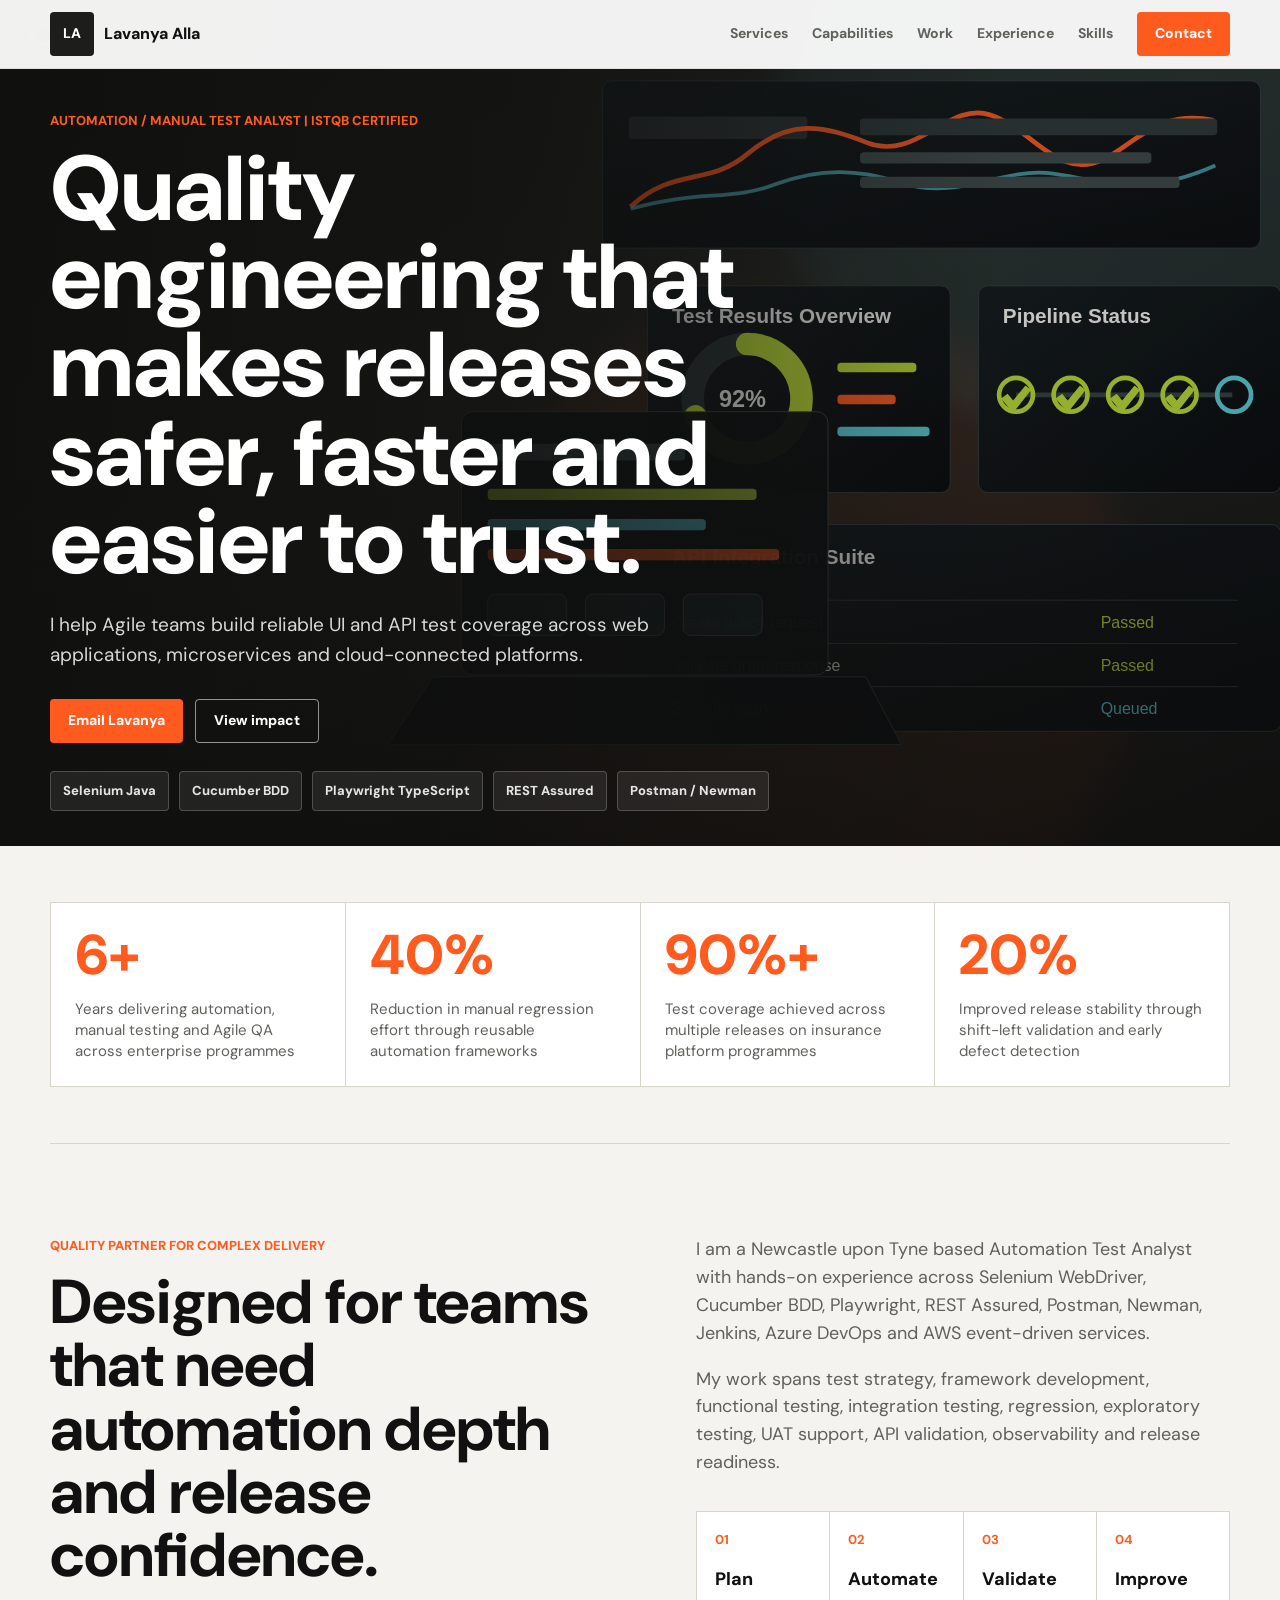
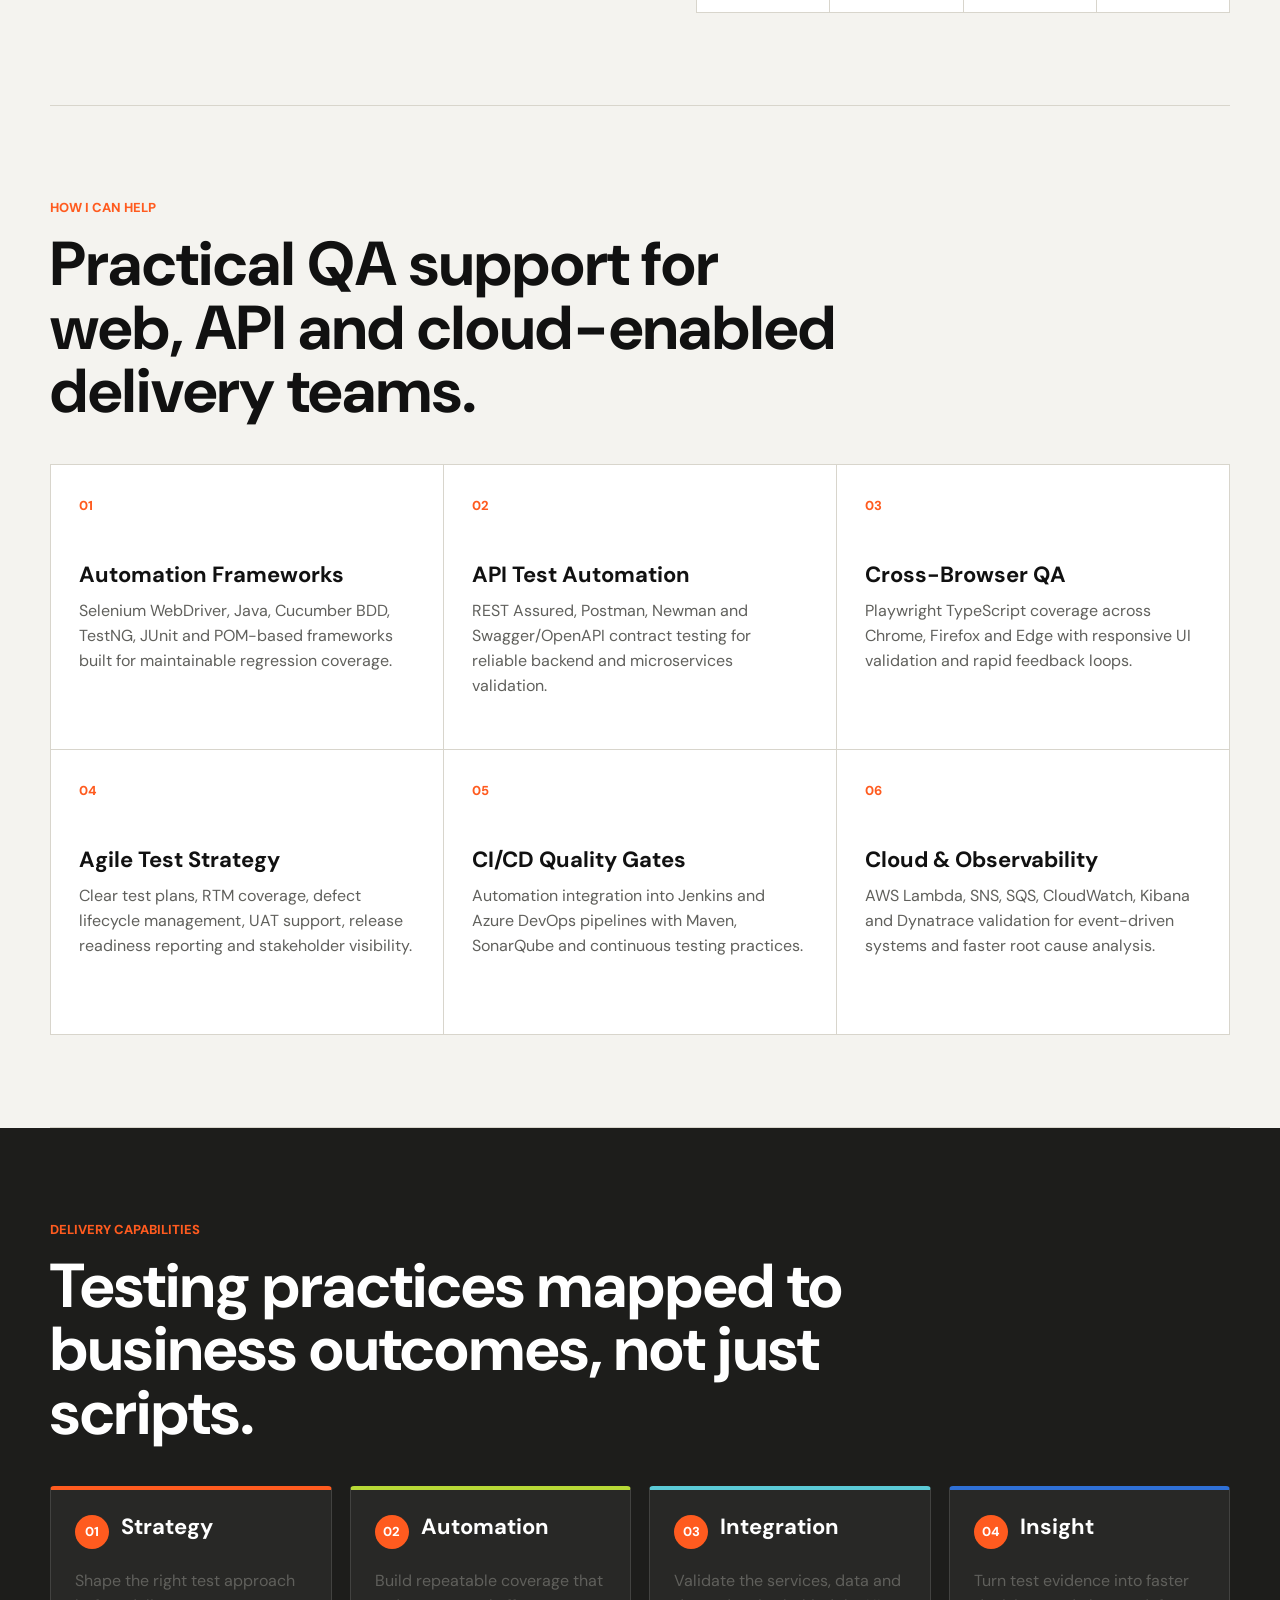
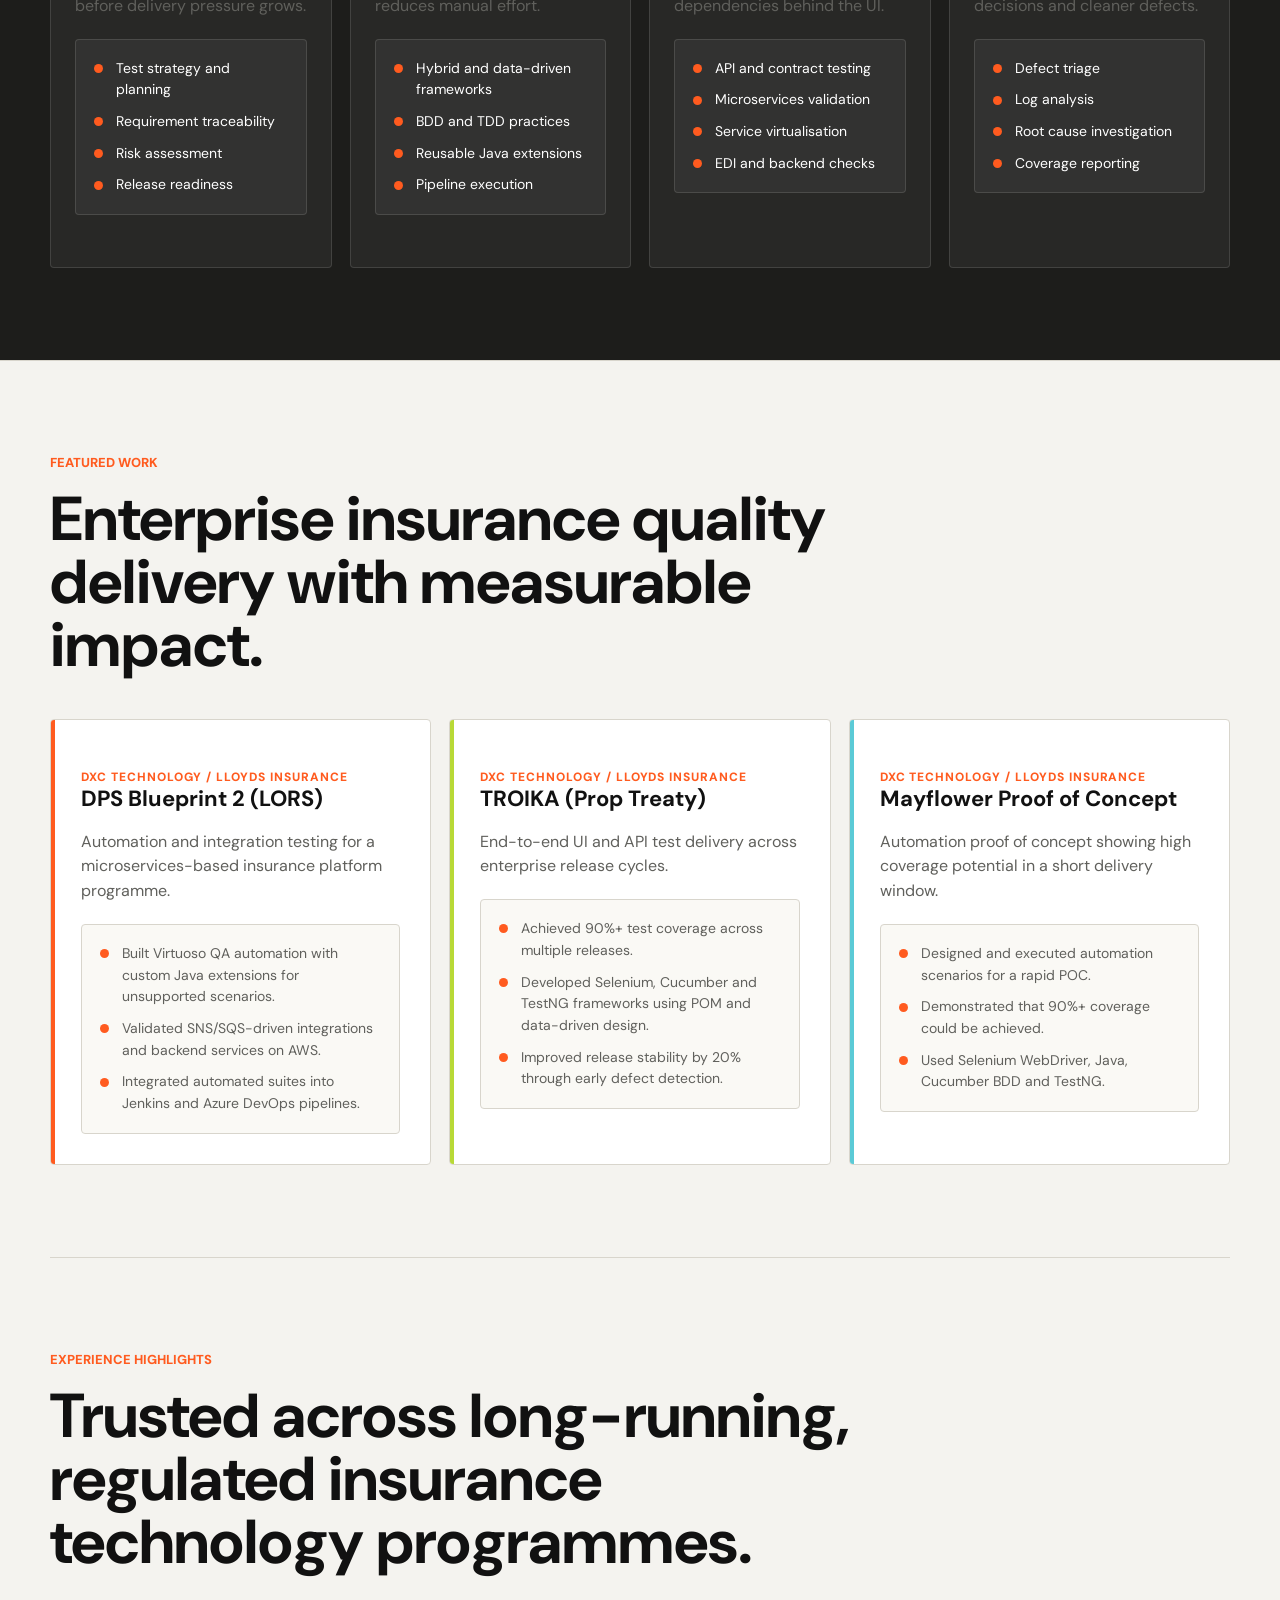
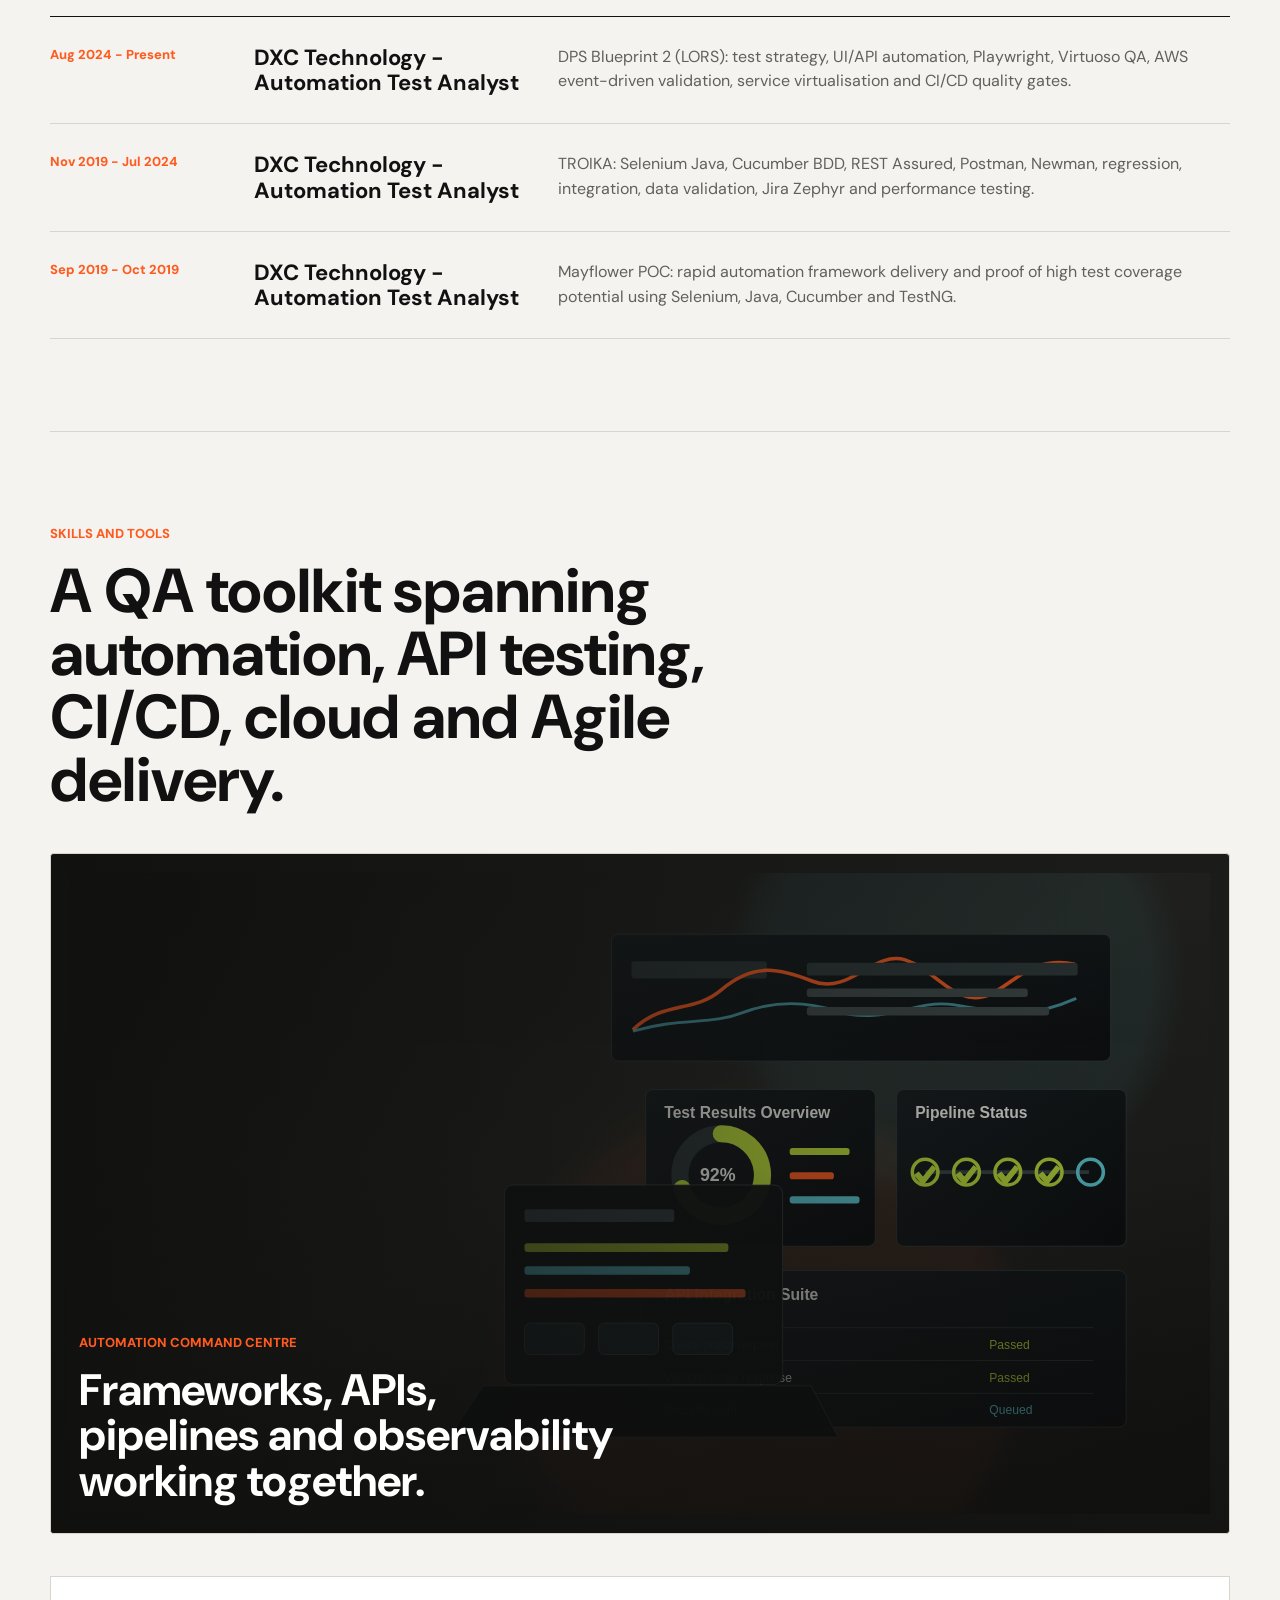
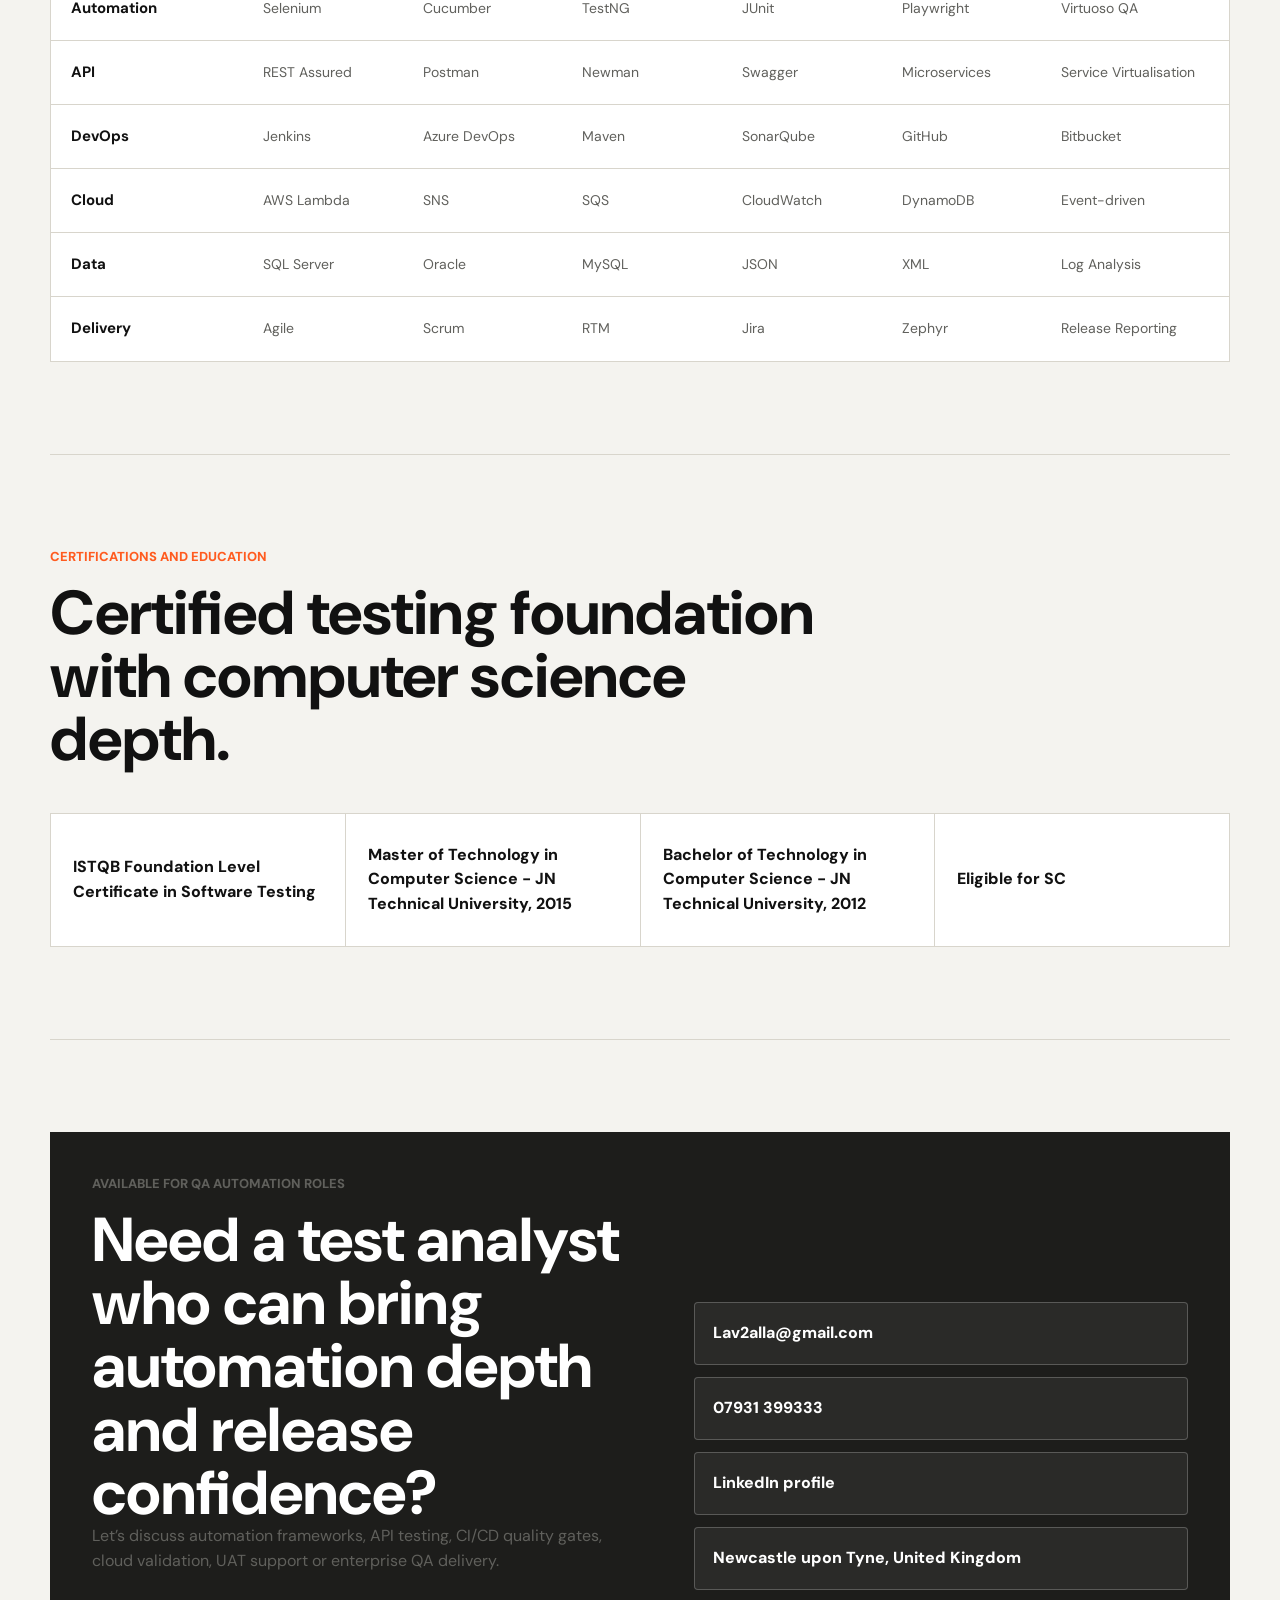
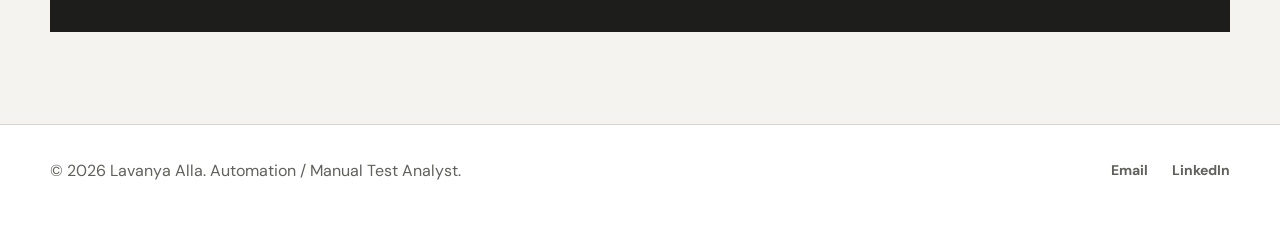
==== commit 325d4769: "Bust skills image stylesheet cache" ====
--- a/lavanya/index.html
+++ b/lavanya/index.html
@@ -11,7 +11,7 @@
     <link rel="preconnect" href="https://fonts.googleapis.com">
     <link rel="preconnect" href="https://fonts.gstatic.com" crossorigin>
     <link href="https://fonts.googleapis.com/css2?family=DM+Sans:wght@400;500;700;800&display=swap" rel="stylesheet">
-    <link rel="stylesheet" href="style.css">
+    <link rel="stylesheet" href="style.css?v=full-image">
   </head>
   <body>
     <header class="site-header" data-elevate>
--- a/lavanya/style.css
+++ b/lavanya/style.css
@@ -560,7 +560,8 @@
   width: 100%;
   height: 100%;
   min-height: 320px;
-  object-fit: cover;
+  padding: 18px;
+  object-fit: contain;
   object-position: center;
   opacity: 0.9;
 }
@@ -834,7 +835,8 @@
 
   .skills-visual img {
     min-height: 360px;
-    object-position: 64% center;
+    padding: 12px;
+    object-position: center;
   }
 
   .skills-visual div {
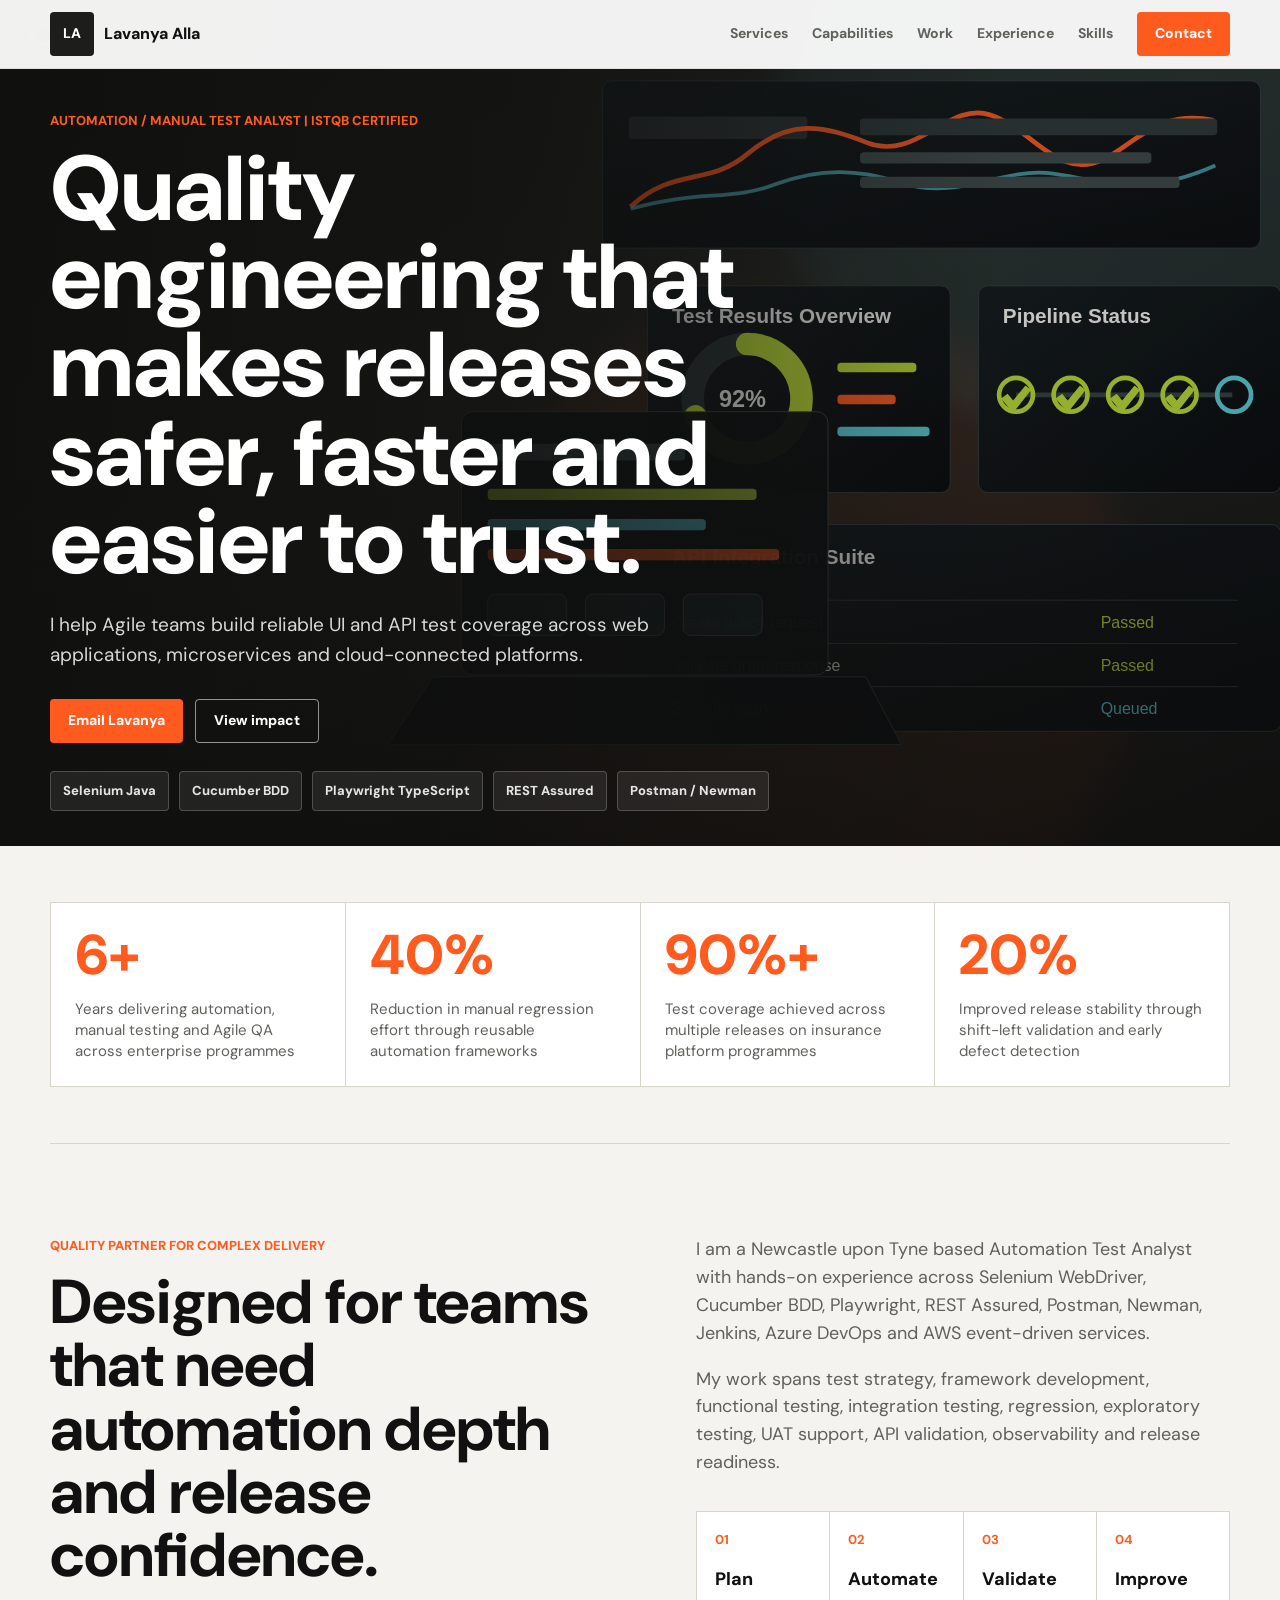
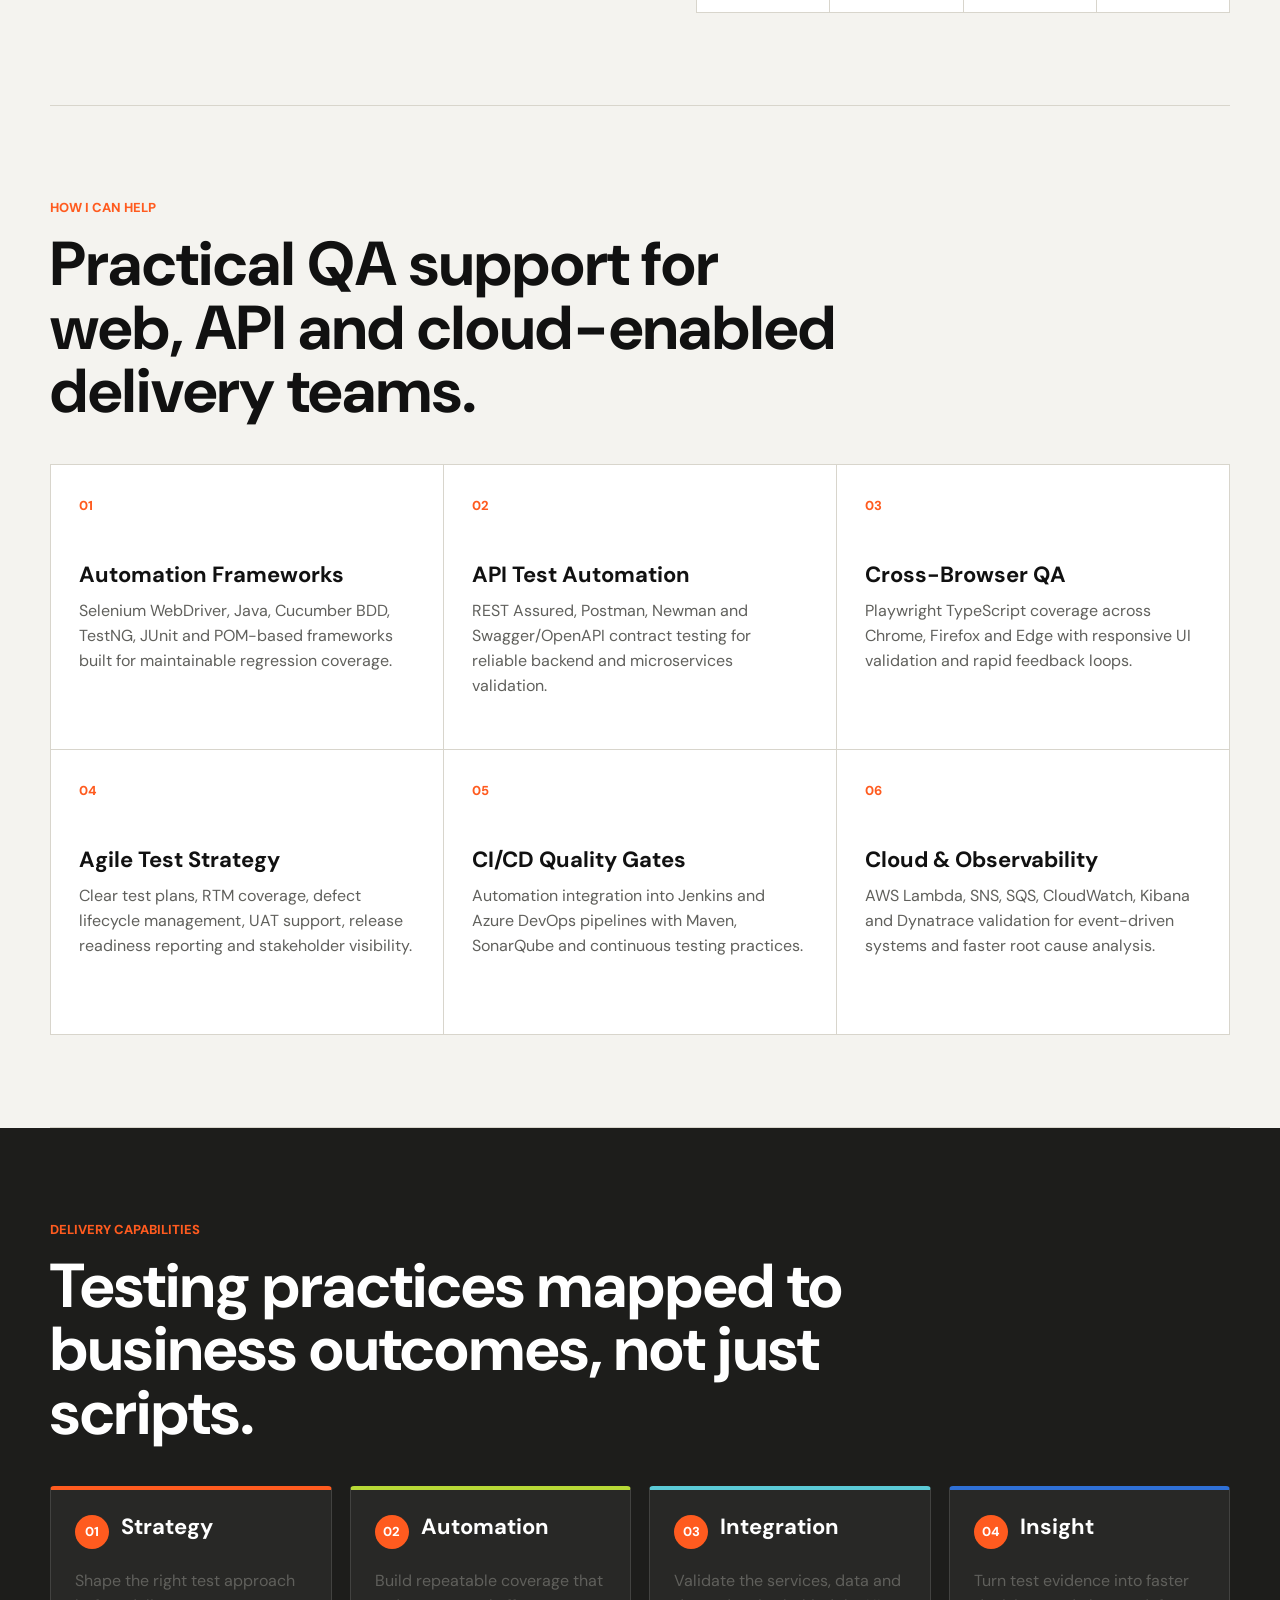
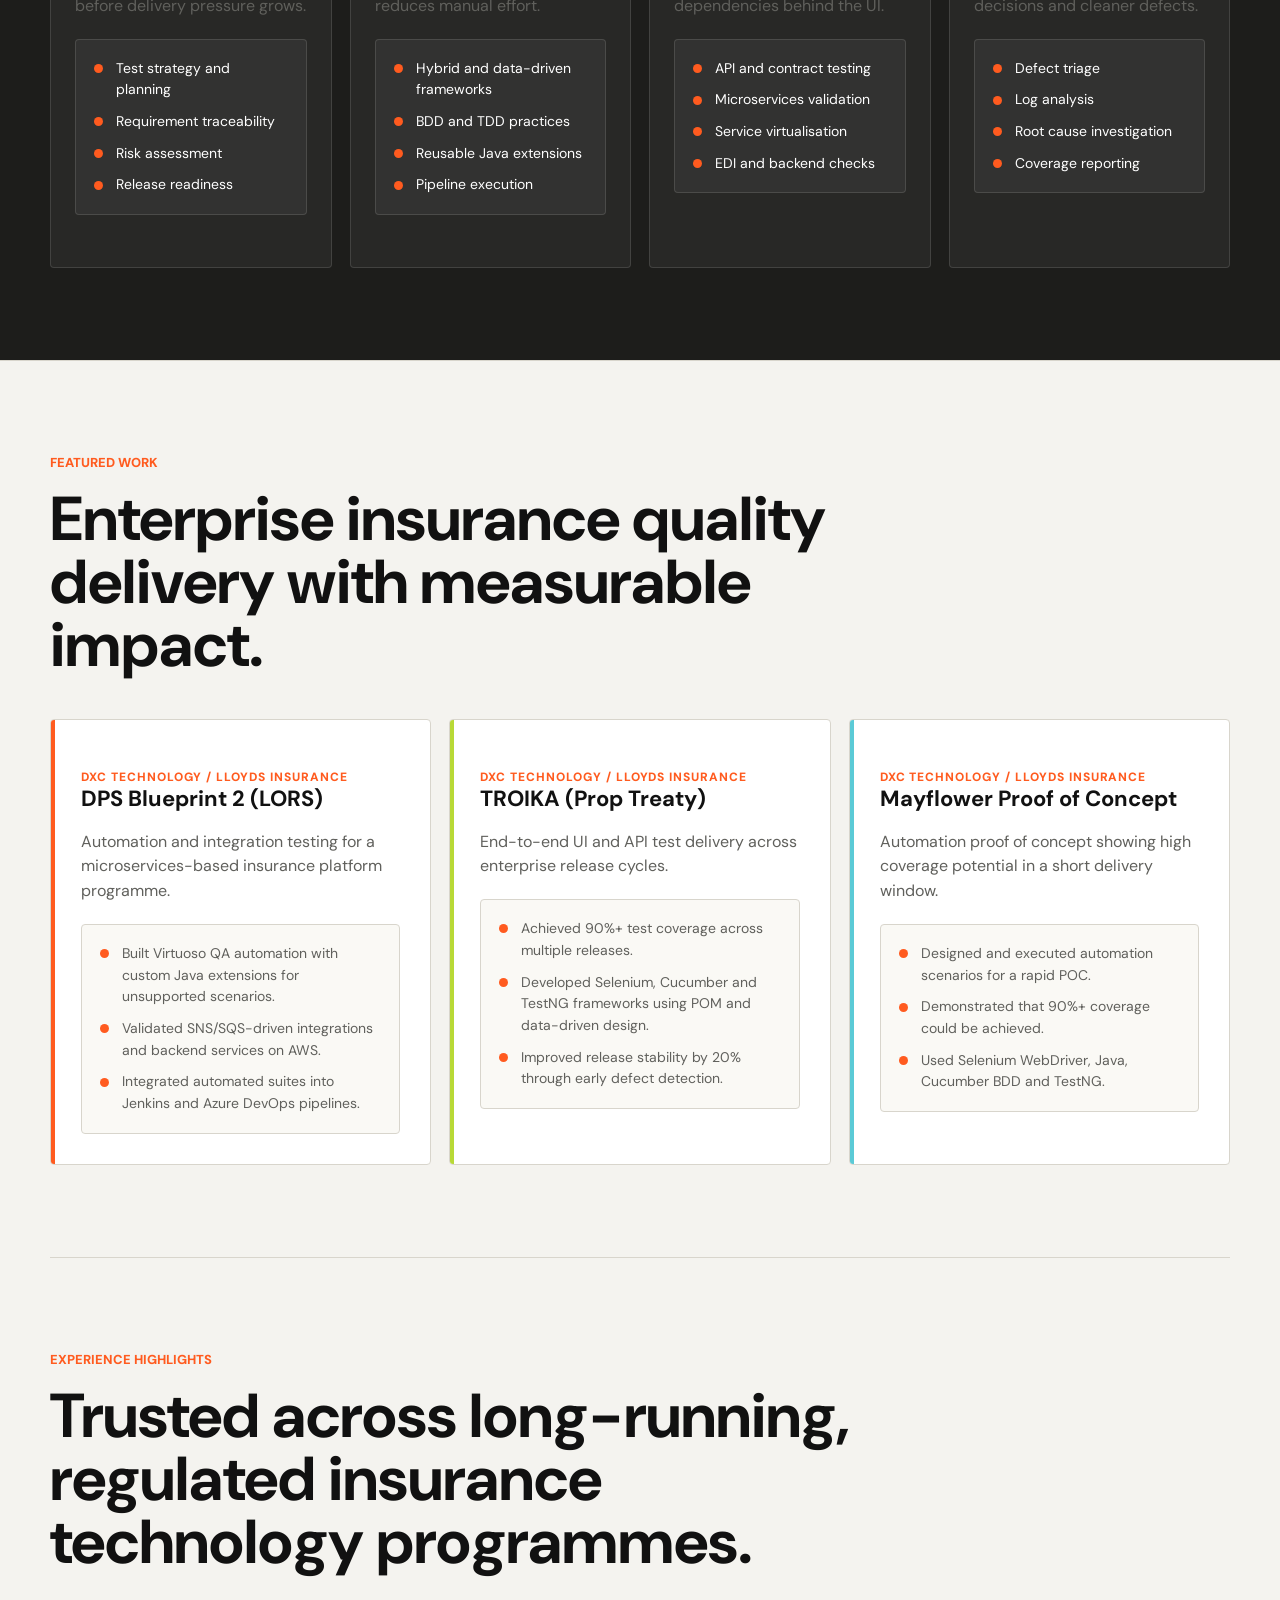
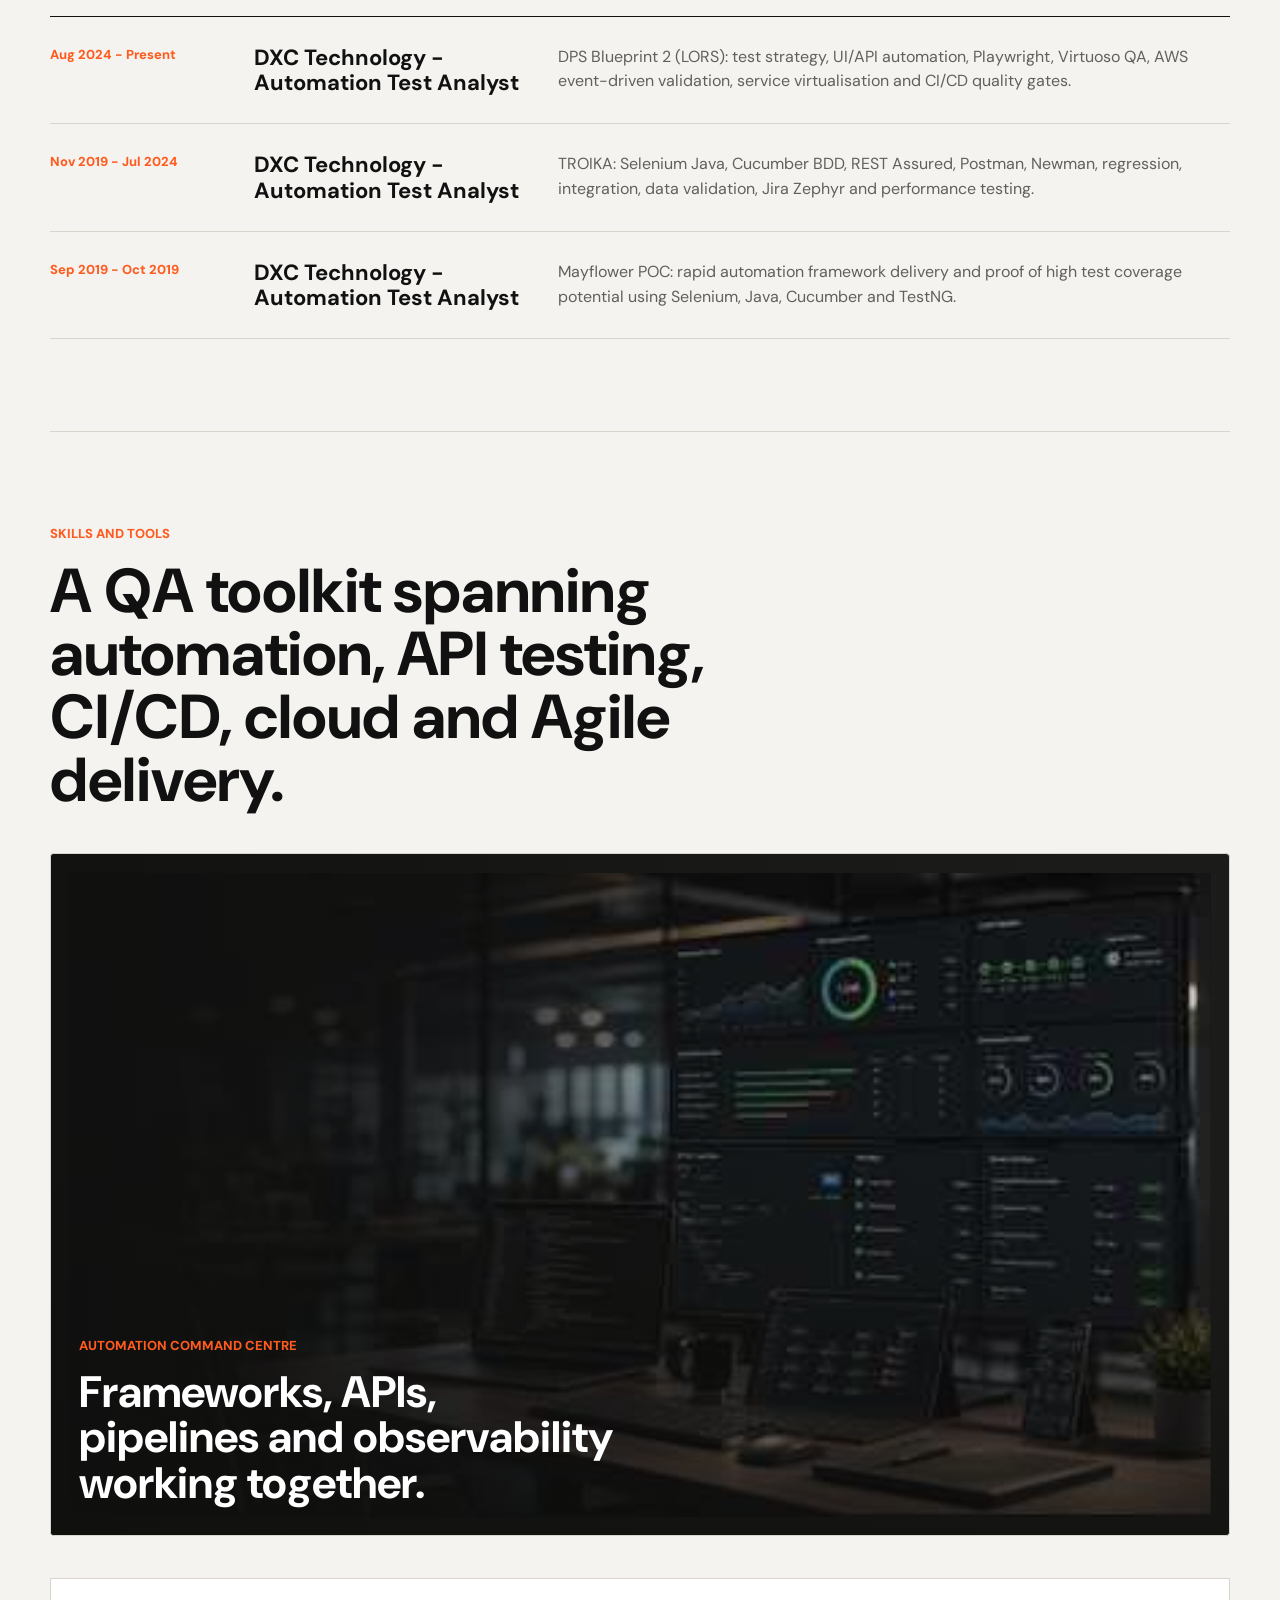
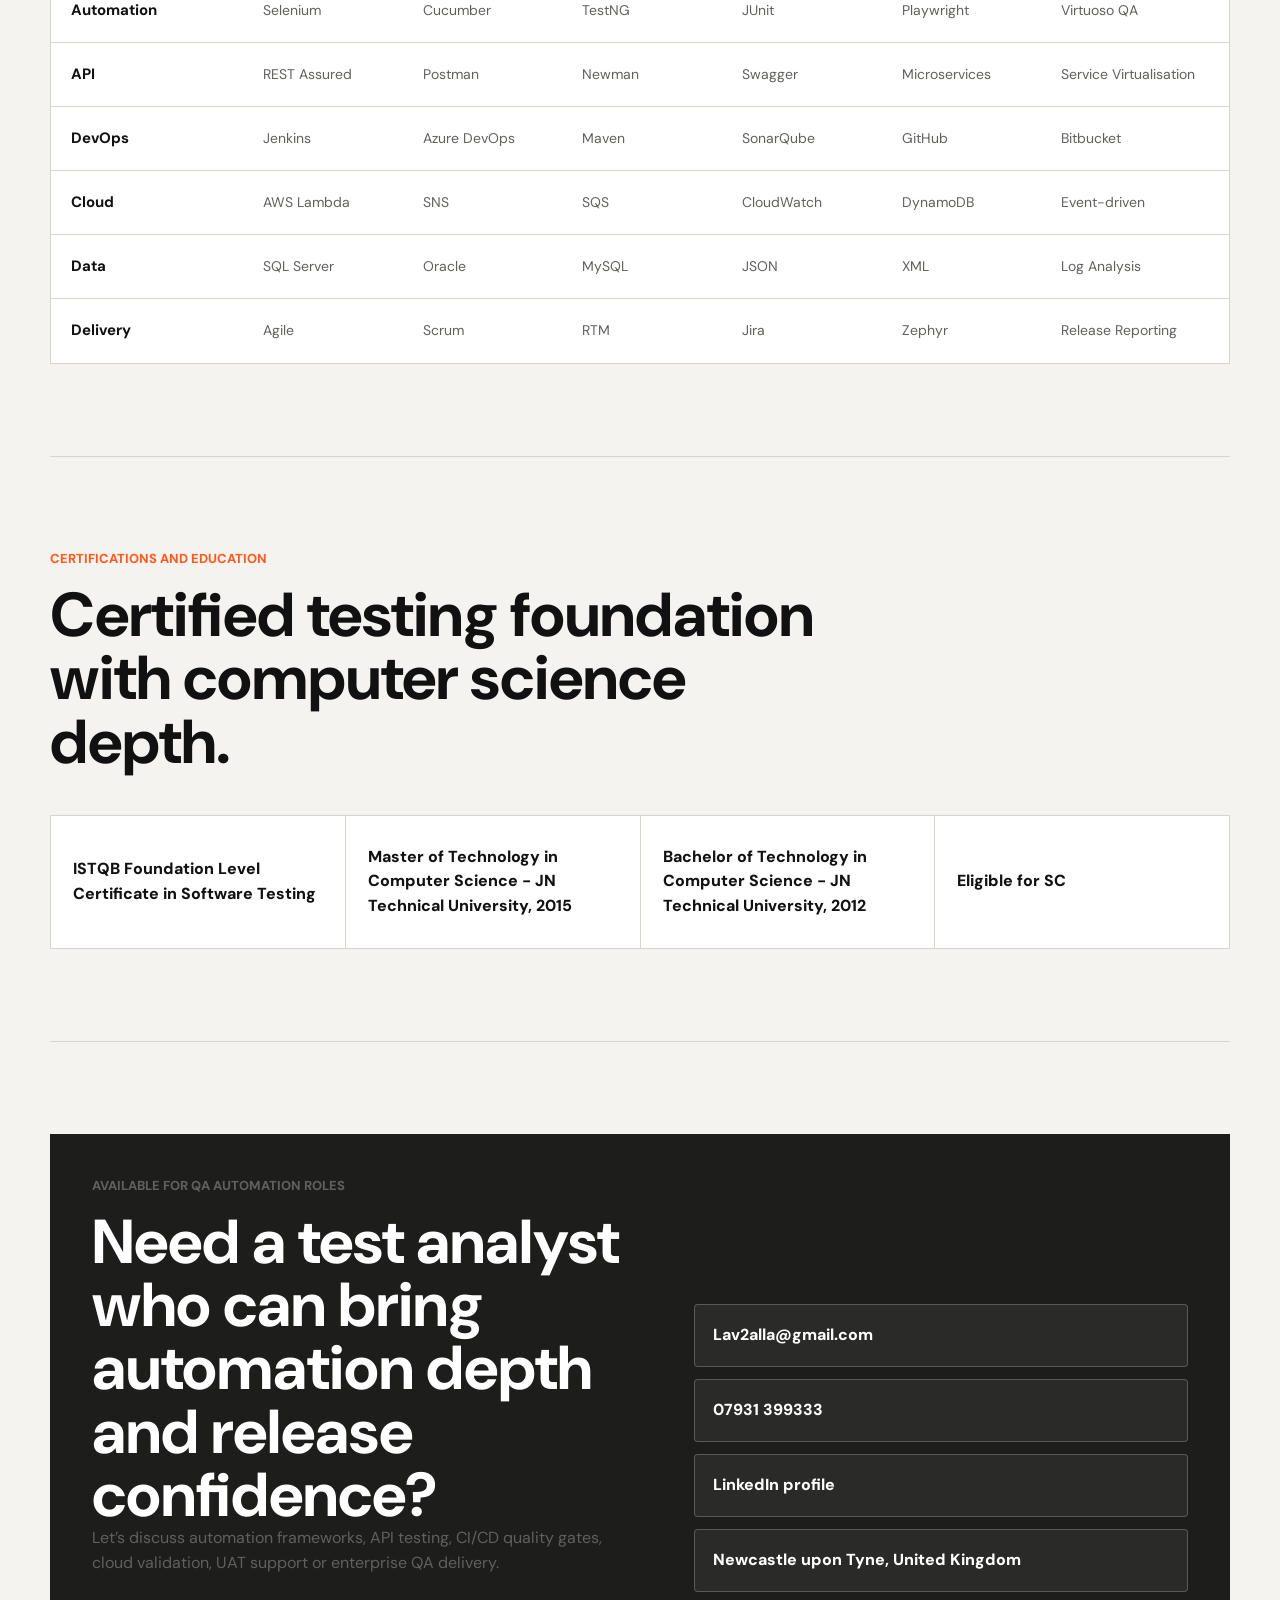
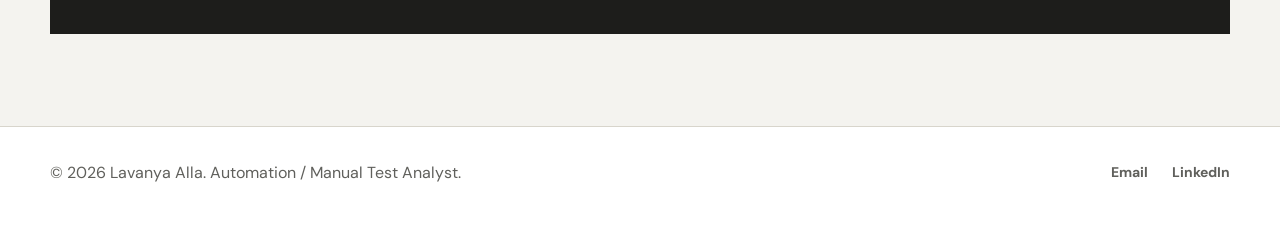
==== commit 080fed80: "Use generated image in skills section" ====
--- a/lavanya/index.html
+++ b/lavanya/index.html
@@ -260,7 +260,7 @@
           <h2>A QA toolkit spanning automation, API testing, CI/CD, cloud and Agile delivery.</h2>
         </div>
         <div class="skills-visual reveal">
-          <img src="assets/qa-automation-hero.svg" alt="Automated testing dashboard workspace with CI pipeline and API quality checks">
+          <img src="assets/qa-automation-hero-generated-small.svg" alt="Generated QA automation workspace with dashboards and testing panels">
           <div>
             <p class="eyebrow">Automation command centre</p>
             <h3>Frameworks, APIs, pipelines and observability working together.</h3>
